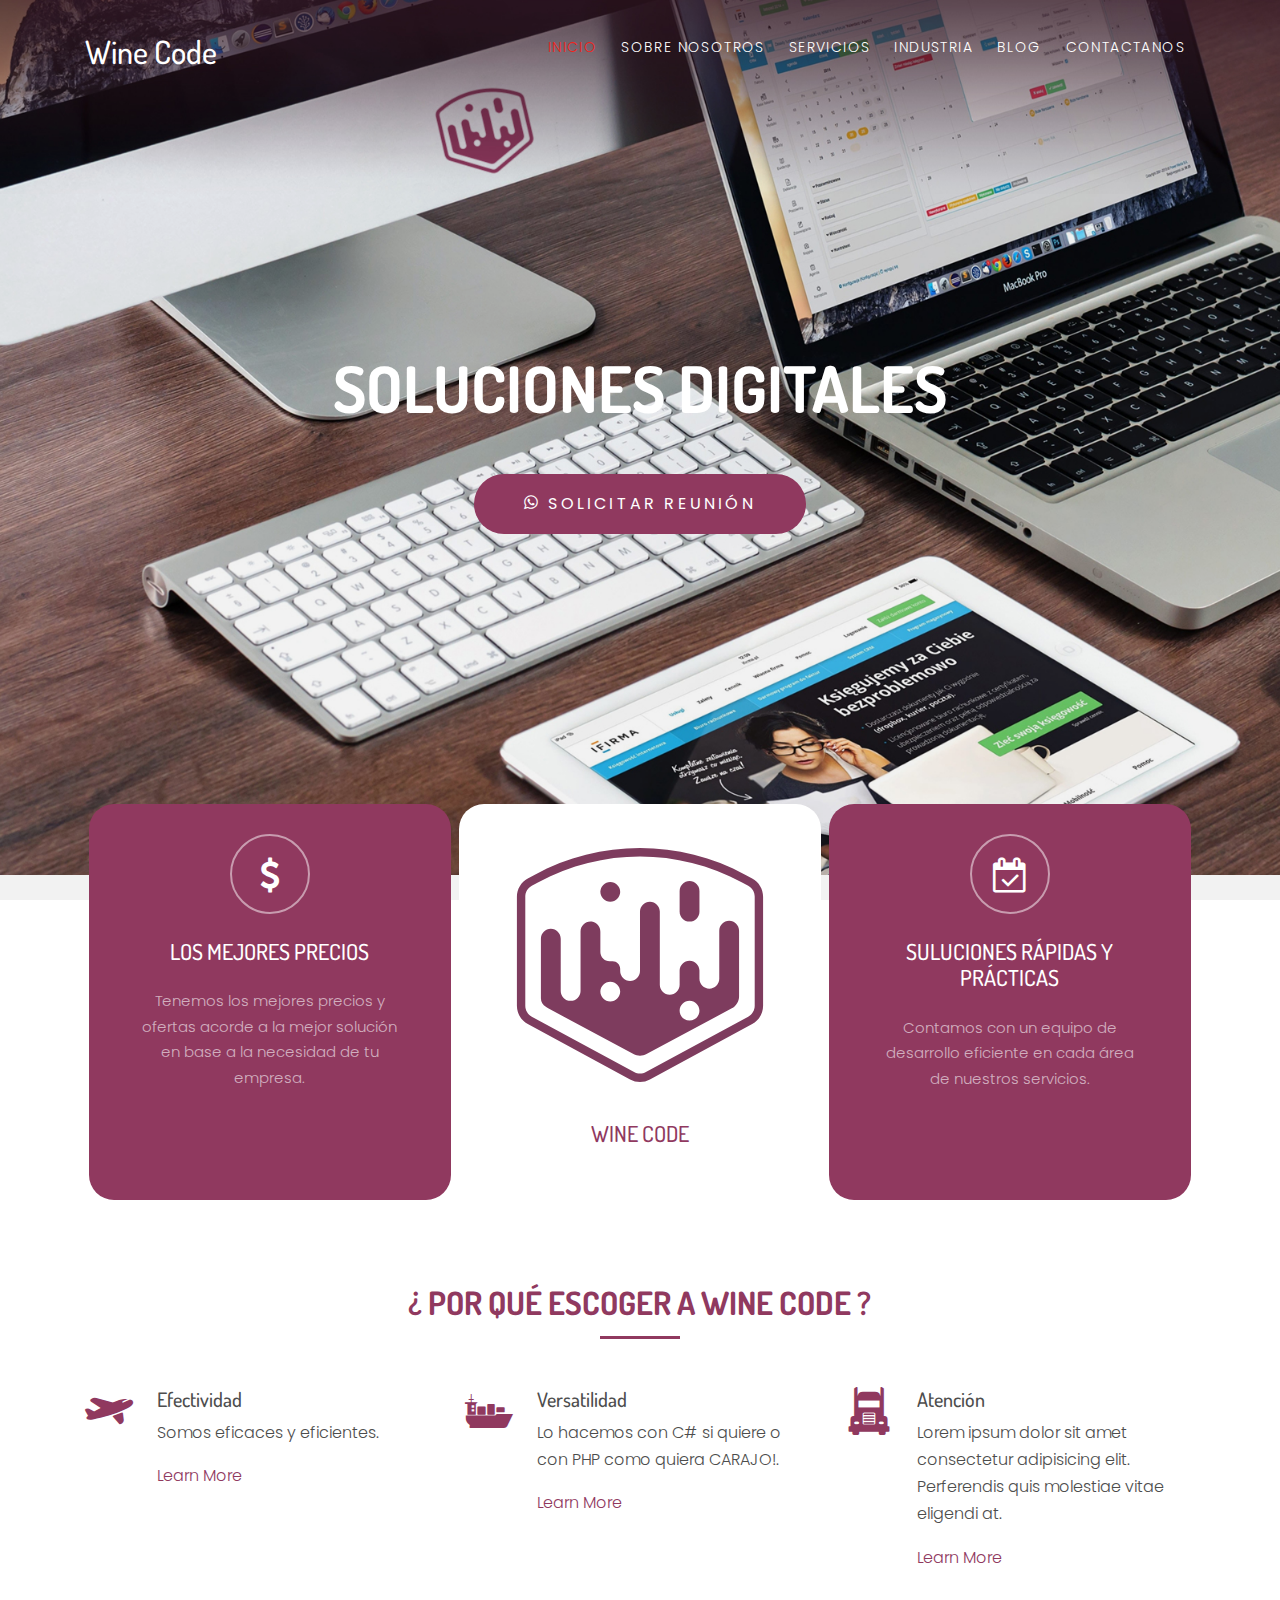
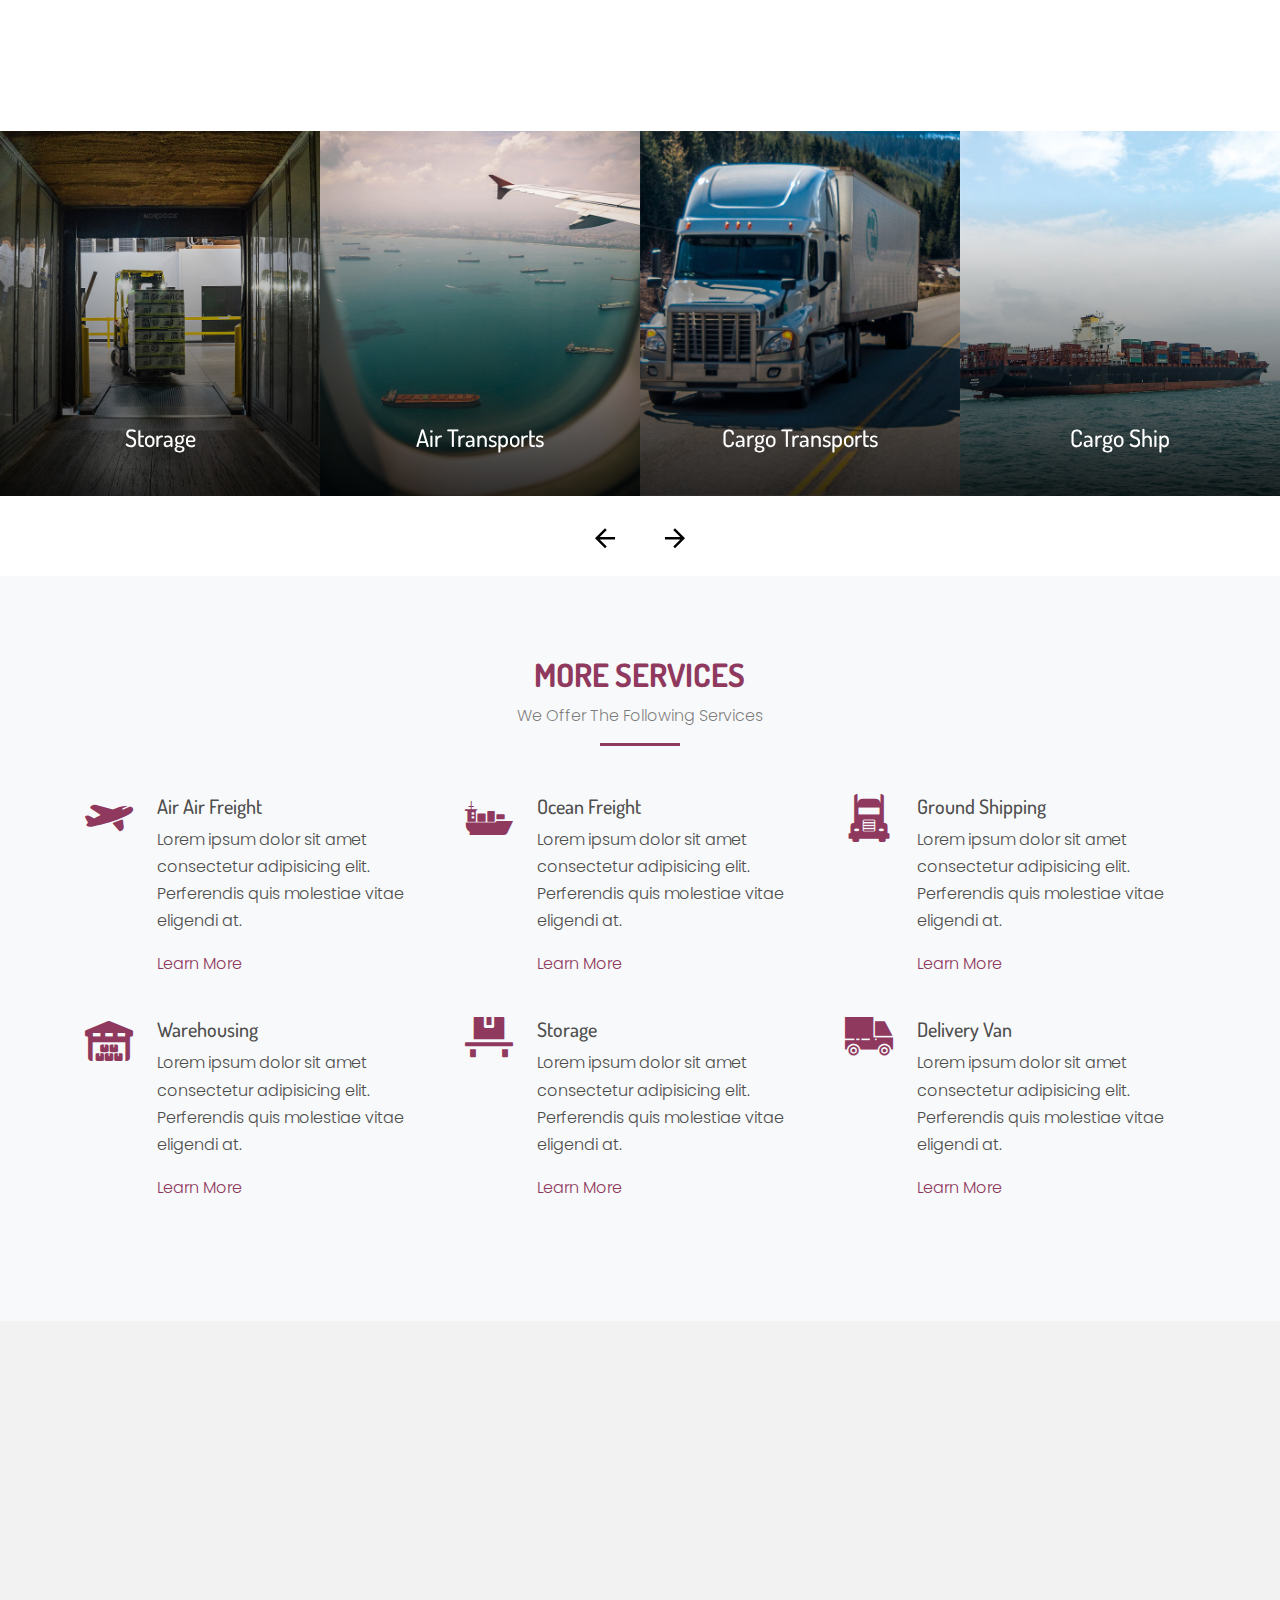
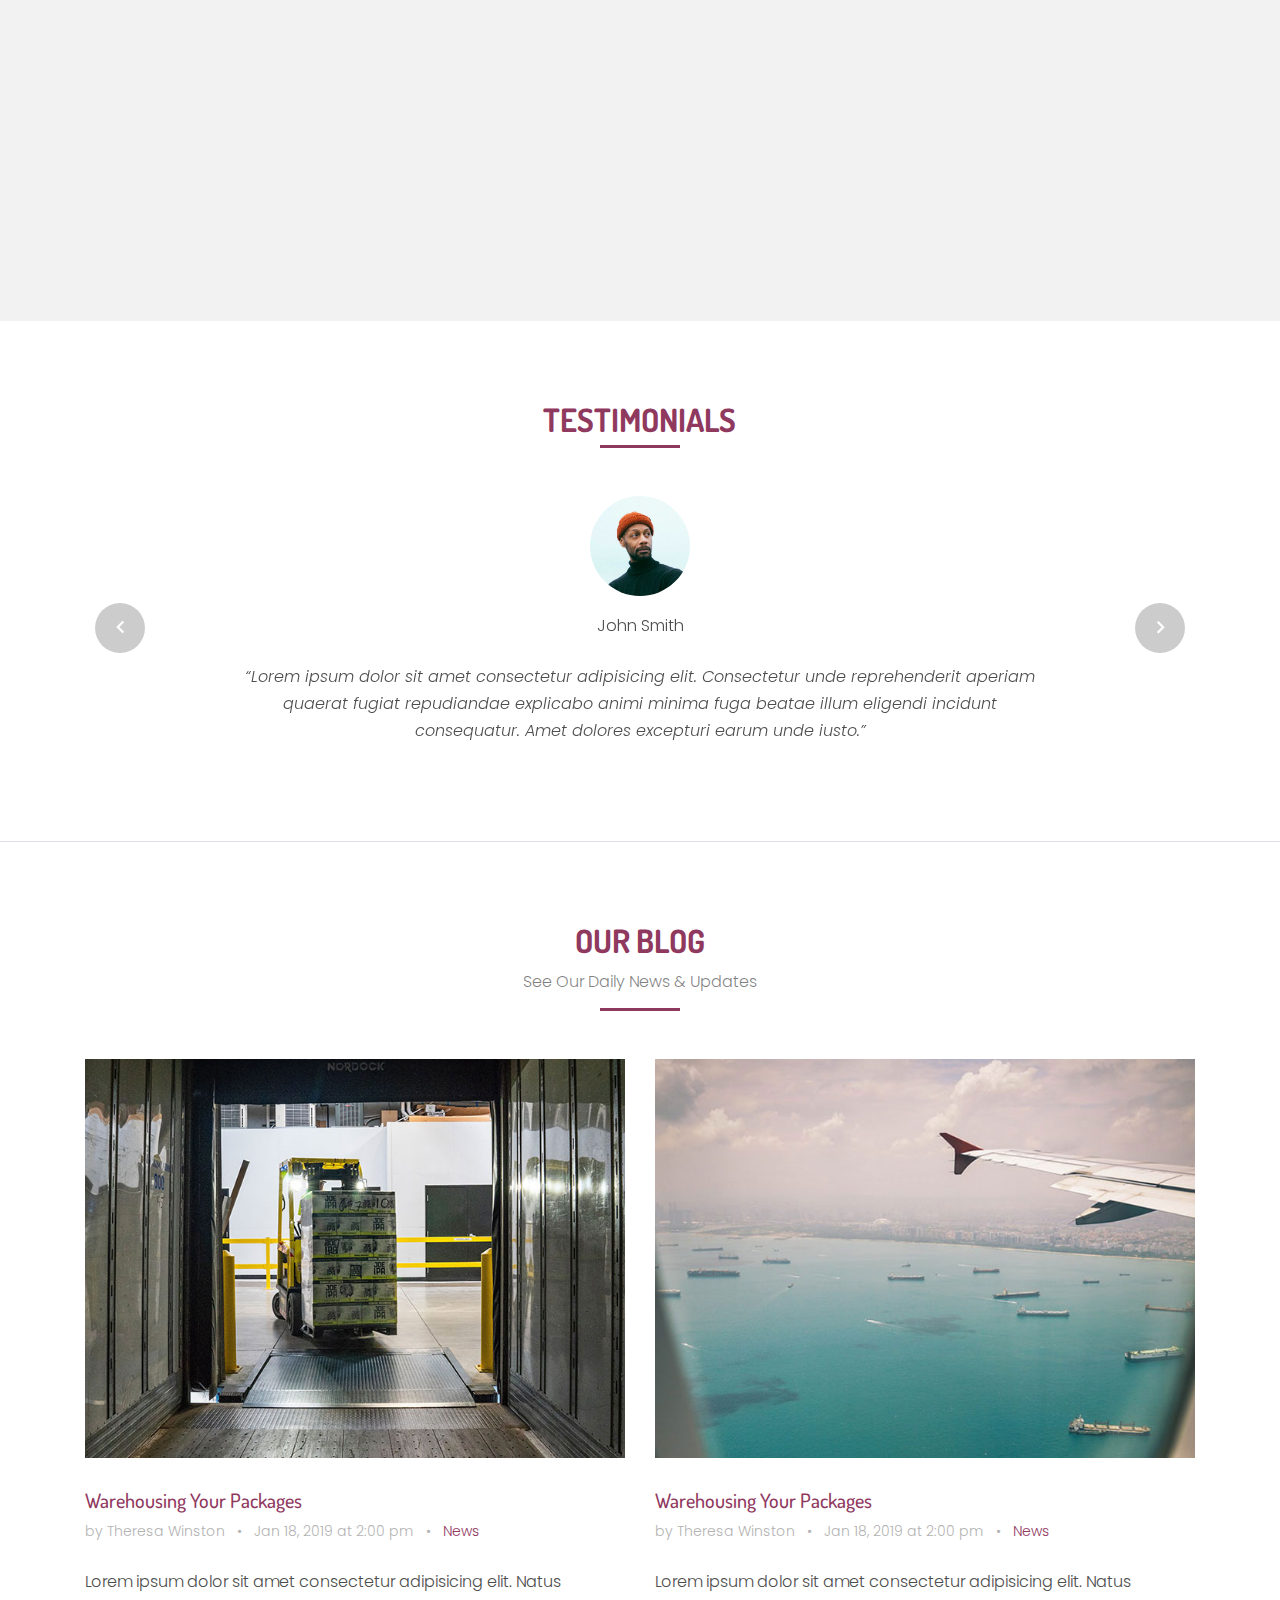
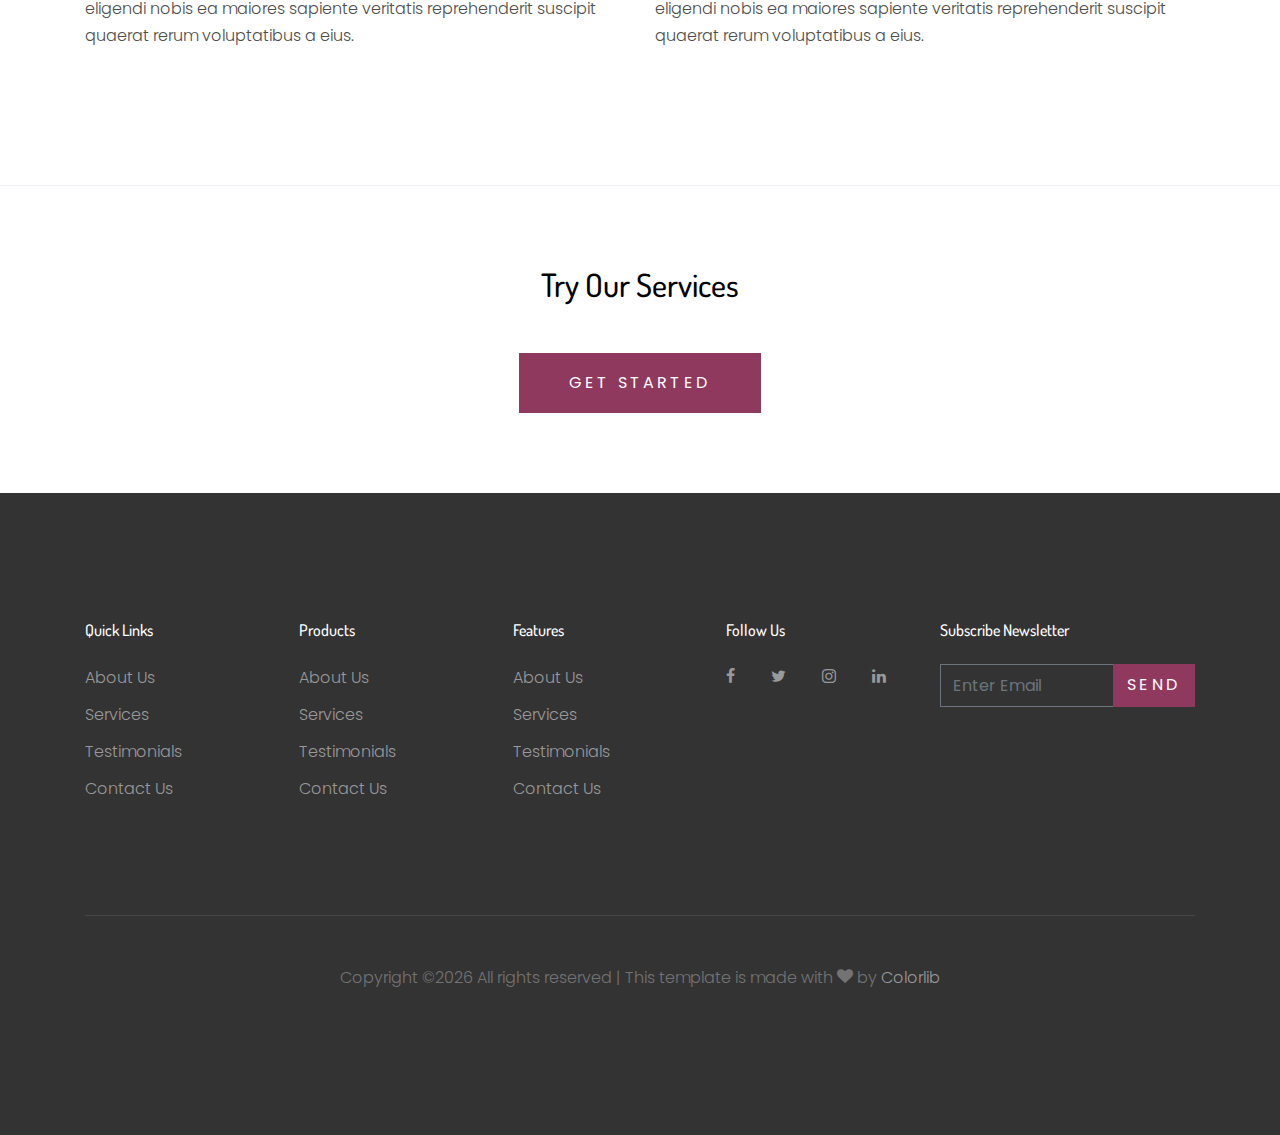
==== index.html @ 5f864ab4 "creation" ====
<!DOCTYPE html>
<html lang="es">

<head>
  <title>Wine Code</title>
  <meta charset="utf-8">
  <meta name="viewport" content="width=device-width, initial-scale=1, shrink-to-fit=no">

  <!--Font-->
  <link href="https://fonts.googleapis.com/css?family=Dosis" rel="stylesheet">


  <link rel="stylesheet"
    href="https://fonts.googleapis.com/css?family=Poppins:200,300,400,700,900|Display+Playfair:200,300,400,700">
  <link rel="stylesheet" href="fonts/icomoon/style.css">

  <link rel="stylesheet" href="css/bootstrap/bootstrap.css">
  <link rel="stylesheet" href="css/magnific-popup.css">
  <link rel="stylesheet" href="css/jquery-ui.css">
  <link rel="stylesheet" href="css/owl.carousel.min.css">
  <link rel="stylesheet" href="css/owl.theme.default.min.css">

  <link rel="stylesheet" href="css/bootstrap-datepicker.css">

  <link rel="stylesheet" href="fonts/flaticon/font/flaticon.css">



  <link rel="stylesheet" href="css/aos.css">
  <link rel="stylesheet" href="css/style.css">

</head>

<body>

  <div class="site-wrap">

    <div class="site-mobile-menu">
      <div class="site-mobile-menu-header">
        <div class="site-mobile-menu-close mt-3">
          <span class="icon-close2 js-menu-toggle"></span>
        </div>
      </div>
      <div class="site-mobile-menu-body"></div>
    </div>

    <header class="site-navbar py-3" role="banner">

      <div class="container">
        <div class="row align-items-center">

          <div class="col-11 col-xl-2">
            <h1 class="mb-0"><a href="index.html" class="text-white h2 mb-0">Wine Code</a></h1>
          </div>
          <div class="col-12 col-md-10 d-none d-xl-block">
            <nav class="site-navigation position-relative text-right" role="navigation">

              <ul class="site-menu js-clone-nav mx-auto d-none d-lg-block">
                <li class="active"><a href="index.html">Inicio</a></li>
                <li><a href="about.html">Sobre Nosotros</a></li>
                <li><a href="services.html">Servicios</a></li>
                <li><a href="industries.html">Industria</a></li>
                <li><a href="blog.html">Blog</a></li>
                <li><a href="contact.html">Contactanos</a></li>
              </ul>
            </nav>
          </div>


          <div class="d-inline-block d-xl-none ml-md-0 mr-auto py-3" style="position: relative; top: 3px;"><a href="#"
              class="site-menu-toggle js-menu-toggle text-white"><span class="icon-menu h3"></span></a></div>

        </div>

      </div>
  </div>

  </header>



  <div class="site-blocks-cover overlay" style="background-image: url(images/hero_bg_1.jpg);" data-aos="fade"
    data-stellar-background-ratio="0.5">
    <div class="container">
      <div class="row align-items-center justify-content-center text-center">

        <div class="col-md-8" data-aos="fade-up" data-aos-delay="400">


          <h1 class="text-white font-weight-light mb-5 text-uppercase font-weight-bold">Soluciones Digitales</h1>
          <p><a href="#" class="btn amk-around-1 btn-primary py-3 px-5 text-white"><span class="icon-whatsapp"></span>
              Solicitar Reunión</a></p>

        </div>
      </div>
    </div>
  </div>

  <div class="container">
    <div class="row align-items-center no-gutters align-items-stretch overlap-section">
      <div class="col-md-4 p-1">
        <div class="feature-1 pricing h-100 text-center amk-around-2">
          <div class="icon">
            <span class="icon-dollar"></span>
          </div>
          <h2 class="my-4 heading">Los mejores precios</h2>
          <p>
            Tenemos los mejores precios y ofertas acorde a la mejor solución en base a la necesidad de tu empresa.
          </p>
        </div>
      </div>
      <div class="col-md-4 p-1">
          <div class="feature-1 h-100 text-center bg-white amk-around-2">
            <img src="images/WeinCode.svg" class="responsive" alt="">
            <h4 class="my-4 heading text-primary">Wine Code</h4>
          </div>
        </div>
      <div class="col-md-4 p-1">
        <div class="feature-1 pricing h-100 text-center amk-around-2">
          <div class="icon">
            <span class="icon-calendar-check-o"></span>
          </div>
          <h2 class="my-4 heading">Suluciones Rápidas y Prácticas</h2>
          <p>Contamos con un equipo de desarrollo eficiente en cada área de nuestros servicios.
          </p>
        </div>
      </div>
    </div>
  </div>

  <div class="site-section">
    <div class="container">
      <div class="row justify-content-center mb-5">
        <div class="col-md-7 text-center border-primary">
          <h2 class="mb-0 text-primary">¿ Por qué escoger a Wine Code ?</h2>
          <p class="color-black-opacity-5"></p>
        </div>
      </div>
      <div class="row align-items-stretch">
        <div class="col-md-6 col-lg-4 mb-4 mb-lg-0">
          <div class="unit-4 d-flex">
            <div class="unit-4-icon mr-4"><span class="text-primary flaticon-travel"></span></div>
            <div>
              <h3>Efectividad</h3>
              <p>Somos eficaces y eficientes.
              </p>
              <p class="mb-0"><a href="#">Learn More</a></p>
            </div>
          </div>
        </div>
        <div class="col-md-6 col-lg-4 mb-4 mb-lg-0">
          <div class="unit-4 d-flex">
            <div class="unit-4-icon mr-4"><span class="text-primary flaticon-sea-ship-with-containers"></span></div>
            <div>
              <h3>Versatilidad</h3>
              <p>Lo hacemos con C# si quiere o con PHP como quiera CARAJO!.
              </p>
              <p class="mb-0"><a href="#">Learn More</a></p>
            </div>
          </div>
        </div>
        <div class="col-md-6 col-lg-4 mb-4 mb-lg-0">
          <div class="unit-4 d-flex">
            <div class="unit-4-icon mr-4"><span class="text-primary flaticon-frontal-truck"></span></div>
            <div>
              <h3>Atención</h3>
              <p>Lorem ipsum dolor sit amet consectetur adipisicing elit. Perferendis quis molestiae vitae eligendi at.
              </p>
              <p class="mb-0"><a href="#">Learn More</a></p>
            </div>
          </div>
        </div>

      </div>
    </div>
  </div>


  <div class="site-section block-13">
    <!-- <div class="container"></div> -->


    <div class="owl-carousel nonloop-block-13">
      <div>
        <a href="#" class="unit-1 text-center">
          <img src="images/img_1.jpg" alt="Image" class="img-fluid">
          <div class="unit-1-text">
            <h3 class="unit-1-heading">Storage</h3>
            <p class="px-5">Lorem ipsum dolor sit amet consectetur adipisicing elit. Eos tempore ullam minus voluptate
              libero.</p>
          </div>
        </a>
      </div>

      <div>
        <a href="#" class="unit-1 text-center">
          <img src="images/img_2.jpg" alt="Image" class="img-fluid">
          <div class="unit-1-text">
            <h3 class="unit-1-heading">Air Transports</h3>
            <p class="px-5">Lorem ipsum dolor sit amet consectetur adipisicing elit. Eos tempore ullam minus voluptate
              libero.</p>
          </div>
        </a>
      </div>

      <div>
        <a href="#" class="unit-1 text-center">
          <img src="images/img_3.jpg" alt="Image" class="img-fluid">
          <div class="unit-1-text">
            <h3 class="unit-1-heading">Cargo Transports</h3>
            <p class="px-5">Lorem ipsum dolor sit amet consectetur adipisicing elit. Eos tempore ullam minus voluptate
              libero.</p>
          </div>
        </a>
      </div>

      <div>
        <a href="#" class="unit-1 text-center">
          <img src="images/img_4.jpg" alt="Image" class="img-fluid">
          <div class="unit-1-text">
            <h3 class="unit-1-heading">Cargo Ship</h3>
            <p class="px-5">Lorem ipsum dolor sit amet consectetur adipisicing elit. Eos tempore ullam minus voluptate
              libero.</p>
          </div>
        </a>
      </div>

      <div>
        <a href="#" class="unit-1 text-center">
          <img src="images/img_5.jpg" alt="Image" class="img-fluid">
          <div class="unit-1-text">
            <h3 class="unit-1-heading">Ware Housing</h3>
            <p class="px-5">Lorem ipsum dolor sit amet consectetur adipisicing elit. Eos tempore ullam minus voluptate
              libero.</p>
          </div>
        </a>
      </div>


    </div>
  </div>




  <div class="site-section bg-light">
    <div class="container">
      <div class="row justify-content-center mb-5">
        <div class="col-md-7 text-center border-primary">
          <h2 class="font-weight-light text-primary">More Services</h2>
          <p class="color-black-opacity-5">We Offer The Following Services</p>
        </div>
      </div>
      <div class="row align-items-stretch">
        <div class="col-md-6 col-lg-4 mb-4 mb-lg-4">
          <div class="unit-4 d-flex">
            <div class="unit-4-icon mr-4"><span class="text-primary flaticon-travel"></span></div>
            <div>
              <h3>Air Air Freight</h3>
              <p>Lorem ipsum dolor sit amet consectetur adipisicing elit. Perferendis quis molestiae vitae eligendi at.
              </p>
              <p><a href="#">Learn More</a></p>
            </div>
          </div>
        </div>
        <div class="col-md-6 col-lg-4 mb-4 mb-lg-4">
          <div class="unit-4 d-flex">
            <div class="unit-4-icon mr-4"><span class="text-primary flaticon-sea-ship-with-containers"></span></div>
            <div>
              <h3>Ocean Freight</h3>
              <p>Lorem ipsum dolor sit amet consectetur adipisicing elit. Perferendis quis molestiae vitae eligendi at.
              </p>
              <p><a href="#">Learn More</a></p>
            </div>
          </div>
        </div>
        <div class="col-md-6 col-lg-4 mb-4 mb-lg-4">
          <div class="unit-4 d-flex">
            <div class="unit-4-icon mr-4"><span class="text-primary flaticon-frontal-truck"></span></div>
            <div>
              <h3>Ground Shipping</h3>
              <p>Lorem ipsum dolor sit amet consectetur adipisicing elit. Perferendis quis molestiae vitae eligendi at.
              </p>
              <p><a href="#">Learn More</a></p>
            </div>
          </div>
        </div>


        <div class="col-md-6 col-lg-4 mb-4 mb-lg-4">
          <div class="unit-4 d-flex">
            <div class="unit-4-icon mr-4"><span class="text-primary flaticon-barn"></span></div>
            <div>
              <h3>Warehousing</h3>
              <p>Lorem ipsum dolor sit amet consectetur adipisicing elit. Perferendis quis molestiae vitae eligendi at.
              </p>
              <p><a href="#">Learn More</a></p>
            </div>
          </div>
        </div>
        <div class="col-md-6 col-lg-4 mb-4 mb-lg-4">
          <div class="unit-4 d-flex">
            <div class="unit-4-icon mr-4"><span class="text-primary flaticon-platform"></span></div>
            <div>
              <h3>Storage</h3>
              <p>Lorem ipsum dolor sit amet consectetur adipisicing elit. Perferendis quis molestiae vitae eligendi at.
              </p>
              <p><a href="#">Learn More</a></p>
            </div>
          </div>
        </div>
        <div class="col-md-6 col-lg-4 mb-4 mb-lg-4">
          <div class="unit-4 d-flex">
            <div class="unit-4-icon mr-4"><span class="text-primary flaticon-car"></span></div>
            <div>
              <h3>Delivery Van</h3>
              <p>Lorem ipsum dolor sit amet consectetur adipisicing elit. Perferendis quis molestiae vitae eligendi at.
              </p>
              <p><a href="#">Learn More</a></p>
            </div>
          </div>
        </div>

      </div>
    </div>
  </div>

  <div class="site-blocks-cover overlay inner-page-cover"
    style="background-image: url(images/hero_bg_2.jpg); background-attachment: fixed;">
    <div class="container">
      <div class="row align-items-center justify-content-center text-center">

        <div class="col-md-7" data-aos="fade-up" data-aos-delay="400">
          <a href="https://vimeo.com/channels/staffpicks/93951774"
            class="play-single-big mb-4 d-inline-block popup-vimeo"><span class="icon-play"></span></a>
          <h2 class="text-white font-weight-light mb-5 h1">View Our Services By Watching This Short Video</h2>

        </div>
      </div>
    </div>
  </div>

  <div class="site-section border-bottom">
    <div class="container">

      <div class="row justify-content-center mb-5">
        <div class="col-md-7 text-center border-primary">
          <h2 class="font-weight-light text-primary">Testimonials</h2>
        </div>
      </div>

      <div class="slide-one-item home-slider owl-carousel">
        <div>
          <div class="testimonial">
            <figure class="mb-4">
              <img src="images/person_3.jpg" alt="Image" class="img-fluid mb-3">
              <p>John Smith</p>
            </figure>
            <blockquote>
              <p>&ldquo;Lorem ipsum dolor sit amet consectetur adipisicing elit. Consectetur unde reprehenderit aperiam
                quaerat fugiat repudiandae explicabo animi minima fuga beatae illum eligendi incidunt consequatur. Amet
                dolores excepturi earum unde iusto.&rdquo;</p>
            </blockquote>
          </div>
        </div>
        <div>
          <div class="testimonial">
            <figure class="mb-4">
              <img src="images/person_2.jpg" alt="Image" class="img-fluid mb-3">
              <p>Christine Aguilar</p>
            </figure>
            <blockquote>
              <p>&ldquo;Lorem ipsum dolor sit amet consectetur adipisicing elit. Consectetur unde reprehenderit aperiam
                quaerat fugiat repudiandae explicabo animi minima fuga beatae illum eligendi incidunt consequatur. Amet
                dolores excepturi earum unde iusto.&rdquo;</p>
            </blockquote>
          </div>
        </div>

        <div>
          <div class="testimonial">
            <figure class="mb-4">
              <img src="images/person_4.jpg" alt="Image" class="img-fluid mb-3">
              <p>Robert Spears</p>
            </figure>
            <blockquote>
              <p>&ldquo;Lorem ipsum dolor sit amet consectetur adipisicing elit. Consectetur unde reprehenderit aperiam
                quaerat fugiat repudiandae explicabo animi minima fuga beatae illum eligendi incidunt consequatur. Amet
                dolores excepturi earum unde iusto.&rdquo;</p>
            </blockquote>
          </div>
        </div>

        <div>
          <div class="testimonial">
            <figure class="mb-4">
              <img src="images/person_5.jpg" alt="Image" class="img-fluid mb-3">
              <p>Bruce Rogers</p>
            </figure>
            <blockquote>
              <p>&ldquo;Lorem ipsum dolor sit amet consectetur adipisicing elit. Consectetur unde reprehenderit aperiam
                quaerat fugiat repudiandae explicabo animi minima fuga beatae illum eligendi incidunt consequatur. Amet
                dolores excepturi earum unde iusto.&rdquo;</p>
            </blockquote>
          </div>
        </div>

      </div>
    </div>
  </div>

  <div class="site-section">
    <div class="container">
      <div class="row justify-content-center mb-5">
        <div class="col-md-7 text-center border-primary">
          <h2 class="font-weight-light text-primary">Our Blog</h2>
          <p class="color-black-opacity-5">See Our Daily News &amp; Updates</p>
        </div>
      </div>
      <div class="row mb-3 align-items-stretch">
        <div class="col-md-6 col-lg-6 mb-4 mb-lg-4">
          <div class="h-entry">
            <img src="images/blog_1.jpg" alt="Image" class="img-fluid">
            <h2 class="font-size-regular"><a href="#">Warehousing Your Packages</a></h2>
            <div class="meta mb-4">by Theresa Winston <span class="mx-2">&bullet;</span> Jan 18, 2019 at 2:00 pm <span
                class="mx-2">&bullet;</span> <a href="#">News</a></div>
            <p>Lorem ipsum dolor sit amet consectetur adipisicing elit. Natus eligendi nobis ea maiores sapiente
              veritatis reprehenderit suscipit quaerat rerum voluptatibus a eius.</p>
          </div>
        </div>
        <div class="col-md-6 col-lg-6 mb-4 mb-lg-4">
          <div class="h-entry">
            <img src="images/blog_2.jpg" alt="Image" class="img-fluid">
            <h2 class="font-size-regular"><a href="#">Warehousing Your Packages</a></h2>
            <div class="meta mb-4">by Theresa Winston <span class="mx-2">&bullet;</span> Jan 18, 2019 at 2:00 pm <span
                class="mx-2">&bullet;</span> <a href="#">News</a></div>
            <p>Lorem ipsum dolor sit amet consectetur adipisicing elit. Natus eligendi nobis ea maiores sapiente
              veritatis reprehenderit suscipit quaerat rerum voluptatibus a eius.</p>
          </div>
        </div>
      </div>
    </div>
  </div>

  <div class="site-section border-top">
    <div class="container">
      <div class="row text-center">
        <div class="col-md-12">
          <h2 class="mb-5 text-black">Try Our Services</h2>
          <p class="mb-0"><a href="booking.html" class="btn btn-primary py-3 px-5 text-white">Get Started</a></p>
        </div>
      </div>
    </div>
  </div>

  <footer class="site-footer">
    <div class="container">
      <div class="row">
        <div class="col-md-9">
          <div class="row">
            <div class="col-md-3">
              <h2 class="footer-heading mb-4">Quick Links</h2>
              <ul class="list-unstyled">
                <li><a href="#">About Us</a></li>
                <li><a href="#">Services</a></li>
                <li><a href="#">Testimonials</a></li>
                <li><a href="#">Contact Us</a></li>
              </ul>
            </div>
            <div class="col-md-3">
              <h2 class="footer-heading mb-4">Products</h2>
              <ul class="list-unstyled">
                <li><a href="#">About Us</a></li>
                <li><a href="#">Services</a></li>
                <li><a href="#">Testimonials</a></li>
                <li><a href="#">Contact Us</a></li>
              </ul>
            </div>
            <div class="col-md-3">
              <h2 class="footer-heading mb-4">Features</h2>
              <ul class="list-unstyled">
                <li><a href="#">About Us</a></li>
                <li><a href="#">Services</a></li>
                <li><a href="#">Testimonials</a></li>
                <li><a href="#">Contact Us</a></li>
              </ul>
            </div>
            <div class="col-md-3">
              <h2 class="footer-heading mb-4">Follow Us</h2>
              <a href="#" class="pl-0 pr-3"><span class="icon-facebook"></span></a>
              <a href="#" class="pl-3 pr-3"><span class="icon-twitter"></span></a>
              <a href="#" class="pl-3 pr-3"><span class="icon-instagram"></span></a>
              <a href="#" class="pl-3 pr-3"><span class="icon-linkedin"></span></a>
            </div>
          </div>
        </div>
        <div class="col-md-3">
          <h2 class="footer-heading mb-4">Subscribe Newsletter</h2>
          <form action="#" method="post">
            <div class="input-group mb-3">
              <input type="text" class="form-control border-secondary text-white bg-transparent"
                placeholder="Enter Email" aria-label="Enter Email" aria-describedby="button-addon2">
              <div class="input-group-append">
                <button class="btn btn-primary text-white" type="button" id="button-addon2">Send</button>
              </div>
            </div>
          </form>
        </div>
      </div>
      <div class="row pt-5 mt-5 text-center">
        <div class="col-md-12">
          <div class="border-top pt-5">
            <p>
              <!-- Link back to Colorlib can't be removed. Template is licensed under CC BY 3.0. -->
              Copyright &copy;<script>
                document.write(new Date().getFullYear());
              </script> All rights reserved | This template is made with <i class="icon-heart" aria-hidden="true"></i>
              by <a href="https://colorlib.com" target="_blank">Colorlib</a>
              <!-- Link back to Colorlib can't be removed. Template is licensed under CC BY 3.0. -->
            </p>
          </div>
        </div>

      </div>
    </div>
  </footer>
  </div>

  <script src="js/jquery-3.3.1.min.js"></script>
  <script src="js/jquery-migrate-3.0.1.min.js"></script>
  <script src="js/jquery-ui.js"></script>
  <script src="js/popper.min.js"></script>
  <script src="js/bootstrap.min.js"></script>
  <script src="js/owl.carousel.min.js"></script>
  <script src="js/jquery.stellar.min.js"></script>
  <script src="js/jquery.countdown.min.js"></script>
  <script src="js/jquery.magnific-popup.min.js"></script>
  <script src="js/bootstrap-datepicker.min.js"></script>
  <script src="js/aos.js"></script>

  <script src="js/main.js"></script>

</body>

</html>
---- fonts/icomoon/style.css ----
@font-face {
  font-family: 'icomoon';
  src:  url('fonts/icomoon.eot?10si43');
  src:  url('fonts/icomoon.eot?10si43#iefix') format('embedded-opentype'),
    url('fonts/icomoon.ttf?10si43') format('truetype'),
    url('fonts/icomoon.woff?10si43') format('woff'),
    url('fonts/icomoon.svg?10si43#icomoon') format('svg');
  font-weight: normal;
  font-style: normal;
}

[class^="icon-"], [class*=" icon-"] {
  /* use !important to prevent issues with browser extensions that change fonts */
  font-family: 'icomoon' !important;
  speak: none;
  font-style: normal;
  font-weight: normal;
  font-variant: normal;
  text-transform: none;
  line-height: 1;

  /* Better Font Rendering =========== */
  -webkit-font-smoothing: antialiased;
  -moz-osx-font-smoothing: grayscale;
}

.icon-asterisk:before {
  content: "\f069";
}
.icon-plus:before {
  content: "\f067";
}
.icon-question:before {
  content: "\f128";
}
.icon-minus:before {
  content: "\f068";
}
.icon-glass:before {
  content: "\f000";
}
.icon-music:before {
  content: "\f001";
}
.icon-search:before {
  content: "\f002";
}
.icon-envelope-o:before {
  content: "\f003";
}
.icon-heart:before {
  content: "\f004";
}
.icon-star:before {
  content: "\f005";
}
.icon-star-o:before {
  content: "\f006";
}
.icon-user:before {
  content: "\f007";
}
.icon-film:before {
  content: "\f008";
}
.icon-th-large:before {
  content: "\f009";
}
.icon-th:before {
  content: "\f00a";
}
.icon-th-list:before {
  content: "\f00b";
}
.icon-check:before {
  content: "\f00c";
}
.icon-close:before {
  content: "\f00d";
}
.icon-remove:before {
  content: "\f00d";
}
.icon-times:before {
  content: "\f00d";
}
.icon-search-plus:before {
  content: "\f00e";
}
.icon-search-minus:before {
  content: "\f010";
}
.icon-power-off:before {
  content: "\f011";
}
.icon-signal:before {
  content: "\f012";
}
.icon-cog:before {
  content: "\f013";
}
.icon-gear:before {
  content: "\f013";
}
.icon-trash-o:before {
  content: "\f014";
}
.icon-home:before {
  content: "\f015";
}
.icon-file-o:before {
  content: "\f016";
}
.icon-clock-o:before {
  content: "\f017";
}
.icon-road:before {
  content: "\f018";
}
.icon-download:before {
  content: "\f019";
}
.icon-arrow-circle-o-down:before {
  content: "\f01a";
}
.icon-arrow-circle-o-up:before {
  content: "\f01b";
}
.icon-inbox:before {
  content: "\f01c";
}
.icon-play-circle-o:before {
  content: "\f01d";
}
.icon-repeat:before {
  content: "\f01e";
}
.icon-rotate-right:before {
  content: "\f01e";
}
.icon-refresh:before {
  content: "\f021";
}
.icon-list-alt:before {
  content: "\f022";
}
.icon-lock:before {
  content: "\f023";
}
.icon-flag:before {
  content: "\f024";
}
.icon-headphones:before {
  content: "\f025";
}
.icon-volume-off:before {
  content: "\f026";
}
.icon-volume-down:before {
  content: "\f027";
}
.icon-volume-up:before {
  content: "\f028";
}
.icon-qrcode:before {
  content: "\f029";
}
.icon-barcode:before {
  content: "\f02a";
}
.icon-tag:before {
  content: "\f02b";
}
.icon-tags:before {
  content: "\f02c";
}
.icon-book:before {
  content: "\f02d";
}
.icon-bookmark:before {
  content: "\f02e";
}
.icon-print:before {
  content: "\f02f";
}
.icon-camera:before {
  content: "\f030";
}
.icon-font:before {
  content: "\f031";
}
.icon-bold:before {
  content: "\f032";
}
.icon-italic:before {
  content: "\f033";
}
.icon-text-height:before {
  content: "\f034";
}
.icon-text-width:before {
  content: "\f035";
}
.icon-align-left:before {
  content: "\f036";
}
.icon-align-center:before {
  content: "\f037";
}
.icon-align-right:before {
  content: "\f038";
}
.icon-align-justify:before {
  content: "\f039";
}
.icon-list:before {
  content: "\f03a";
}
.icon-dedent:before {
  content: "\f03b";
}
.icon-outdent:before {
  content: "\f03b";
}
.icon-indent:before {
  content: "\f03c";
}
.icon-video-camera:before {
  content: "\f03d";
}
.icon-image:before {
  content: "\f03e";
}
.icon-photo:before {
  content: "\f03e";
}
.icon-picture-o:before {
  content: "\f03e";
}
.icon-pencil:before {
  content: "\f040";
}
.icon-map-marker:before {
  content: "\f041";
}
.icon-adjust:before {
  content: "\f042";
}
.icon-tint:before {
  content: "\f043";
}
.icon-edit:before {
  content: "\f044";
}
.icon-pencil-square-o:before {
  content: "\f044";
}
.icon-share-square-o:before {
  content: "\f045";
}
.icon-check-square-o:before {
  content: "\f046";
}
.icon-arrows:before {
  content: "\f047";
}
.icon-step-backward:before {
  content: "\f048";
}
.icon-fast-backward:before {
  content: "\f049";
}
.icon-backward:before {
  content: "\f04a";
}
.icon-play:before {
  content: "\f04b";
}
.icon-pause:before {
  content: "\f04c";
}
.icon-stop:before {
  content: "\f04d";
}
.icon-forward:before {
  content: "\f04e";
}
.icon-fast-forward:before {
  content: "\f050";
}
.icon-step-forward:before {
  content: "\f051";
}
.icon-eject:before {
  content: "\f052";
}
.icon-chevron-left:before {
  content: "\f053";
}
.icon-chevron-right:before {
  content: "\f054";
}
.icon-plus-circle:before {
  content: "\f055";
}
.icon-minus-circle:before {
  content: "\f056";
}
.icon-times-circle:before {
  content: "\f057";
}
.icon-check-circle:before {
  content: "\f058";
}
.icon-question-circle:before {
  content: "\f059";
}
.icon-info-circle:before {
  content: "\f05a";
}
.icon-crosshairs:before {
  content: "\f05b";
}
.icon-times-circle-o:before {
  content: "\f05c";
}
.icon-check-circle-o:before {
  content: "\f05d";
}
.icon-ban:before {
  content: "\f05e";
}
.icon-arrow-left:before {
  content: "\f060";
}
.icon-arrow-right:before {
  content: "\f061";
}
.icon-arrow-up:before {
  content: "\f062";
}
.icon-arrow-down:before {
  content: "\f063";
}
.icon-mail-forward:before {
  content: "\f064";
}
.icon-share:before {
  content: "\f064";
}
.icon-expand:before {
  content: "\f065";
}
.icon-compress:before {
  content: "\f066";
}
.icon-exclamation-circle:before {
  content: "\f06a";
}
.icon-gift:before {
  content: "\f06b";
}
.icon-leaf:before {
  content: "\f06c";
}
.icon-fire:before {
  content: "\f06d";
}
.icon-eye:before {
  content: "\f06e";
}
.icon-eye-slash:before {
  content: "\f070";
}
.icon-exclamation-triangle:before {
  content: "\f071";
}
.icon-warning:before {
  content: "\f071";
}
.icon-plane:before {
  content: "\f072";
}
.icon-calendar:before {
  content: "\f073";
}
.icon-random:before {
  content: "\f074";
}
.icon-comment:before {
  content: "\f075";
}
.icon-magnet:before {
  content: "\f076";
}
.icon-chevron-up:before {
  content: "\f077";
}
.icon-chevron-down:before {
  content: "\f078";
}
.icon-retweet:before {
  content: "\f079";
}
.icon-shopping-cart:before {
  content: "\f07a";
}
.icon-folder:before {
  content: "\f07b";
}
.icon-folder-open:before {
  content: "\f07c";
}
.icon-arrows-v:before {
  content: "\f07d";
}
.icon-arrows-h:before {
  content: "\f07e";
}
.icon-bar-chart:before {
  content: "\f080";
}
.icon-bar-chart-o:before {
  content: "\f080";
}
.icon-twitter-square:before {
  content: "\f081";
}
.icon-facebook-square:before {
  content: "\f082";
}
.icon-camera-retro:before {
  content: "\f083";
}
.icon-key:before {
  content: "\f084";
}
.icon-cogs:before {
  content: "\f085";
}
.icon-gears:before {
  content: "\f085";
}
.icon-comments:before {
  content: "\f086";
}
.icon-thumbs-o-up:before {
  content: "\f087";
}
.icon-thumbs-o-down:before {
  content: "\f088";
}
.icon-star-half:before {
  content: "\f089";
}
.icon-heart-o:before {
  content: "\f08a";
}
.icon-sign-out:before {
  content: "\f08b";
}
.icon-linkedin-square:before {
  content: "\f08c";
}
.icon-thumb-tack:before {
  content: "\f08d";
}
.icon-external-link:before {
  content: "\f08e";
}
.icon-sign-in:before {
  content: "\f090";
}
.icon-trophy:before {
  content: "\f091";
}
.icon-github-square:before {
  content: "\f092";
}
.icon-upload:before {
  content: "\f093";
}
.icon-lemon-o:before {
  content: "\f094";
}
.icon-phone:before {
  content: "\f095";
}
.icon-square-o:before {
  content: "\f096";
}
.icon-bookmark-o:before {
  content: "\f097";
}
.icon-phone-square:before {
  content: "\f098";
}
.icon-twitter:before {
  content: "\f099";
}
.icon-facebook:before {
  content: "\f09a";
}
.icon-facebook-f:before {
  content: "\f09a";
}
.icon-github:before {
  content: "\f09b";
}
.icon-unlock:before {
  content: "\f09c";
}
.icon-credit-card:before {
  content: "\f09d";
}
.icon-feed:before {
  content: "\f09e";
}
.icon-rss:before {
  content: "\f09e";
}
.icon-hdd-o:before {
  content: "\f0a0";
}
.icon-bullhorn:before {
  content: "\f0a1";
}
.icon-bell-o:before {
  content: "\f0a2";
}
.icon-certificate:before {
  content: "\f0a3";
}
.icon-hand-o-right:before {
  content: "\f0a4";
}
.icon-hand-o-left:before {
  content: "\f0a5";
}
.icon-hand-o-up:before {
  content: "\f0a6";
}
.icon-hand-o-down:before {
  content: "\f0a7";
}
.icon-arrow-circle-left:before {
  content: "\f0a8";
}
.icon-arrow-circle-right:before {
  content: "\f0a9";
}
.icon-arrow-circle-up:before {
  content: "\f0aa";
}
.icon-arrow-circle-down:before {
  content: "\f0ab";
}
.icon-globe:before {
  content: "\f0ac";
}
.icon-wrench:before {
  content: "\f0ad";
}
.icon-tasks:before {
  content: "\f0ae";
}
.icon-filter:before {
  content: "\f0b0";
}
.icon-briefcase:before {
  content: "\f0b1";
}
.icon-arrows-alt:before {
  content: "\f0b2";
}
.icon-group:before {
  content: "\f0c0";
}
.icon-users:before {
  content: "\f0c0";
}
.icon-chain:before {
  content: "\f0c1";
}
.icon-link:before {
  content: "\f0c1";
}
.icon-cloud:before {
  content: "\f0c2";
}
.icon-flask:before {
  content: "\f0c3";
}
.icon-cut:before {
  content: "\f0c4";
}
.icon-scissors:before {
  content: "\f0c4";
}
.icon-copy:before {
  content: "\f0c5";
}
.icon-files-o:before {
  content: "\f0c5";
}
.icon-paperclip:before {
  content: "\f0c6";
}
.icon-floppy-o:before {
  content: "\f0c7";
}
.icon-save:before {
  content: "\f0c7";
}
.icon-square:before {
  content: "\f0c8";
}
.icon-bars:before {
  content: "\f0c9";
}
.icon-navicon:before {
  content: "\f0c9";
}
.icon-reorder:before {
  content: "\f0c9";
}
.icon-list-ul:before {
  content: "\f0ca";
}
.icon-list-ol:before {
  content: "\f0cb";
}
.icon-strikethrough:before {
  content: "\f0cc";
}
.icon-underline:before {
  content: "\f0cd";
}
.icon-table:before {
  content: "\f0ce";
}
.icon-magic:before {
  content: "\f0d0";
}
.icon-truck:before {
  content: "\f0d1";
}
.icon-pinterest:before {
  content: "\f0d2";
}
.icon-pinterest-square:before {
  content: "\f0d3";
}
.icon-google-plus-square:before {
  content: "\f0d4";
}
.icon-google-plus:before {
  content: "\f0d5";
}
.icon-money:before {
  content: "\f0d6";
}
.icon-caret-down:before {
  content: "\f0d7";
}
.icon-caret-up:before {
  content: "\f0d8";
}
.icon-caret-left:before {
  content: "\f0d9";
}
.icon-caret-right:before {
  content: "\f0da";
}
.icon-columns:before {
  content: "\f0db";
}
.icon-sort:before {
  content: "\f0dc";
}
.icon-unsorted:before {
  content: "\f0dc";
}
.icon-sort-desc:before {
  content: "\f0dd";
}
.icon-sort-down:before {
  content: "\f0dd";
}
.icon-sort-asc:before {
  content: "\f0de";
}
.icon-sort-up:before {
  content: "\f0de";
}
.icon-envelope:before {
  content: "\f0e0";
}
.icon-linkedin:before {
  content: "\f0e1";
}
.icon-rotate-left:before {
  content: "\f0e2";
}
.icon-undo:before {
  content: "\f0e2";
}
.icon-gavel:before {
  content: "\f0e3";
}
.icon-legal:before {
  content: "\f0e3";
}
.icon-dashboard:before {
  content: "\f0e4";
}
.icon-tachometer:before {
  content: "\f0e4";
}
.icon-comment-o:before {
  content: "\f0e5";
}
.icon-comments-o:before {
  content: "\f0e6";
}
.icon-bolt:before {
  content: "\f0e7";
}
.icon-flash:before {
  content: "\f0e7";
}
.icon-sitemap:before {
  content: "\f0e8";
}
.icon-umbrella:before {
  content: "\f0e9";
}
.icon-clipboard:before {
  content: "\f0ea";
}
.icon-paste:before {
  content: "\f0ea";
}
.icon-lightbulb-o:before {
  content: "\f0eb";
}
.icon-exchange:before {
  content: "\f0ec";
}
.icon-cloud-download:before {
  content: "\f0ed";
}
.icon-cloud-upload:before {
  content: "\f0ee";
}
.icon-user-md:before {
  content: "\f0f0";
}
.icon-stethoscope:before {
  content: "\f0f1";
}
.icon-suitcase:before {
  content: "\f0f2";
}
.icon-bell:before {
  content: "\f0f3";
}
.icon-coffee:before {
  content: "\f0f4";
}
.icon-cutlery:before {
  content: "\f0f5";
}
.icon-file-text-o:before {
  content: "\f0f6";
}
.icon-building-o:before {
  content: "\f0f7";
}
.icon-hospital-o:before {
  content: "\f0f8";
}
.icon-ambulance:before {
  content: "\f0f9";
}
.icon-medkit:before {
  content: "\f0fa";
}
.icon-fighter-jet:before {
  content: "\f0fb";
}
.icon-beer:before {
  content: "\f0fc";
}
.icon-h-square:before {
  content: "\f0fd";
}
.icon-plus-square:before {
  content: "\f0fe";
}
.icon-angle-double-left:before {
  content: "\f100";
}
.icon-angle-double-right:before {
  content: "\f101";
}
.icon-angle-double-up:before {
  content: "\f102";
}
.icon-angle-double-down:before {
  content: "\f103";
}
.icon-angle-left:before {
  content: "\f104";
}
.icon-angle-right:before {
  content: "\f105";
}
.icon-angle-up:before {
  content: "\f106";
}
.icon-angle-down:before {
  content: "\f107";
}
.icon-desktop:before {
  content: "\f108";
}
.icon-laptop:before {
  content: "\f109";
}
.icon-tablet:before {
  content: "\f10a";
}
.icon-mobile:before {
  content: "\f10b";
}
.icon-mobile-phone:before {
  content: "\f10b";
}
.icon-circle-o:before {
  content: "\f10c";
}
.icon-quote-left:before {
  content: "\f10d";
}
.icon-quote-right:before {
  content: "\f10e";
}
.icon-spinner:before {
  content: "\f110";
}
.icon-circle:before {
  content: "\f111";
}
.icon-mail-reply:before {
  content: "\f112";
}
.icon-reply:before {
  content: "\f112";
}
.icon-github-alt:before {
  content: "\f113";
}
.icon-folder-o:before {
  content: "\f114";
}
.icon-folder-open-o:before {
  content: "\f115";
}
.icon-smile-o:before {
  content: "\f118";
}
.icon-frown-o:before {
  content: "\f119";
}
.icon-meh-o:before {
  content: "\f11a";
}
.icon-gamepad:before {
  content: "\f11b";
}
.icon-keyboard-o:before {
  content: "\f11c";
}
.icon-flag-o:before {
  content: "\f11d";
}
.icon-flag-checkered:before {
  content: "\f11e";
}
.icon-terminal:before {
  content: "\f120";
}
.icon-code:before {
  content: "\f121";
}
.icon-mail-reply-all:before {
  content: "\f122";
}
.icon-reply-all:before {
  content: "\f122";
}
.icon-star-half-empty:before {
  content: "\f123";
}
.icon-star-half-full:before {
  content: "\f123";
}
.icon-star-half-o:before {
  content: "\f123";
}
.icon-location-arrow:before {
  content: "\f124";
}
.icon-crop:before {
  content: "\f125";
}
.icon-code-fork:before {
  content: "\f126";
}
.icon-chain-broken:before {
  content: "\f127";
}
.icon-unlink:before {
  content: "\f127";
}
.icon-info:before {
  content: "\f129";
}
.icon-exclamation:before {
  content: "\f12a";
}
.icon-superscript:before {
  content: "\f12b";
}
.icon-subscript:before {
  content: "\f12c";
}
.icon-eraser:before {
  content: "\f12d";
}
.icon-puzzle-piece:before {
  content: "\f12e";
}
.icon-microphone:before {
  content: "\f130";
}
.icon-microphone-slash:before {
  content: "\f131";
}
.icon-shield:before {
  content: "\f132";
}
.icon-calendar-o:before {
  content: "\f133";
}
.icon-fire-extinguisher:before {
  content: "\f134";
}
.icon-rocket:before {
  content: "\f135";
}
.icon-maxcdn:before {
  content: "\f136";
}
.icon-chevron-circle-left:before {
  content: "\f137";
}
.icon-chevron-circle-right:before {
  content: "\f138";
}
.icon-chevron-circle-up:before {
  content: "\f139";
}
.icon-chevron-circle-down:before {
  content: "\f13a";
}
.icon-html5:before {
  content: "\f13b";
}
.icon-css3:before {
  content: "\f13c";
}
.icon-anchor:before {
  content: "\f13d";
}
.icon-unlock-alt:before {
  content: "\f13e";
}
.icon-bullseye:before {
  content: "\f140";
}
.icon-ellipsis-h:before {
  content: "\f141";
}
.icon-ellipsis-v:before {
  content: "\f142";
}
.icon-rss-square:before {
  content: "\f143";
}
.icon-play-circle:before {
  content: "\f144";
}
.icon-ticket:before {
  content: "\f145";
}
.icon-minus-square:before {
  content: "\f146";
}
.icon-minus-square-o:before {
  content: "\f147";
}
.icon-level-up:before {
  content: "\f148";
}
.icon-level-down:before {
  content: "\f149";
}
.icon-check-square:before {
  content: "\f14a";
}
.icon-pencil-square:before {
  content: "\f14b";
}
.icon-external-link-square:before {
  content: "\f14c";
}
.icon-share-square:before {
  content: "\f14d";
}
.icon-compass:before {
  content: "\f14e";
}
.icon-caret-square-o-down:before {
  content: "\f150";
}
.icon-toggle-down:before {
  content: "\f150";
}
.icon-caret-square-o-up:before {
  content: "\f151";
}
.icon-toggle-up:before {
  content: "\f151";
}
.icon-caret-square-o-right:before {
  content: "\f152";
}
.icon-toggle-right:before {
  content: "\f152";
}
.icon-eur:before {
  content: "\f153";
}
.icon-euro:before {
  content: "\f153";
}
.icon-gbp:before {
  content: "\f154";
}
.icon-dollar:before {
  content: "\f155";
}
.icon-usd:before {
  content: "\f155";
}
.icon-inr:before {
  content: "\f156";
}
.icon-rupee:before {
  content: "\f156";
}
.icon-cny:before {
  content: "\f157";
}
.icon-jpy:before {
  content: "\f157";
}
.icon-rmb:before {
  content: "\f157";
}
.icon-yen:before {
  content: "\f157";
}
.icon-rouble:before {
  content: "\f158";
}
.icon-rub:before {
  content: "\f158";
}
.icon-ruble:before {
  content: "\f158";
}
.icon-krw:before {
  content: "\f159";
}
.icon-won:before {
  content: "\f159";
}
.icon-bitcoin:before {
  content: "\f15a";
}
.icon-btc:before {
  content: "\f15a";
}
.icon-file:before {
  content: "\f15b";
}
.icon-file-text:before {
  content: "\f15c";
}
.icon-sort-alpha-asc:before {
  content: "\f15d";
}
.icon-sort-alpha-desc:before {
  content: "\f15e";
}
.icon-sort-amount-asc:before {
  content: "\f160";
}
.icon-sort-amount-desc:before {
  content: "\f161";
}
.icon-sort-numeric-asc:before {
  content: "\f162";
}
.icon-sort-numeric-desc:before {
  content: "\f163";
}
.icon-thumbs-up:before {
  content: "\f164";
}
.icon-thumbs-down:before {
  content: "\f165";
}
.icon-youtube-square:before {
  content: "\f166";
}
.icon-youtube:before {
  content: "\f167";
}
.icon-xing:before {
  content: "\f168";
}
.icon-xing-square:before {
  content: "\f169";
}
.icon-youtube-play:before {
  content: "\f16a";
}
.icon-dropbox:before {
  content: "\f16b";
}
.icon-stack-overflow:before {
  content: "\f16c";
}
.icon-instagram:before {
  content: "\f16d";
}
.icon-flickr:before {
  content: "\f16e";
}
.icon-adn:before {
  content: "\f170";
}
.icon-bitbucket:before {
  content: "\f171";
}
.icon-bitbucket-square:before {
  content: "\f172";
}
.icon-tumblr:before {
  content: "\f173";
}
.icon-tumblr-square:before {
  content: "\f174";
}
.icon-long-arrow-down:before {
  content: "\f175";
}
.icon-long-arrow-up:before {
  content: "\f176";
}
.icon-long-arrow-left:before {
  content: "\f177";
}
.icon-long-arrow-right:before {
  content: "\f178";
}
.icon-apple:before {
  content: "\f179";
}
.icon-windows:before {
  content: "\f17a";
}
.icon-android:before {
  content: "\f17b";
}
.icon-linux:before {
  content: "\f17c";
}
.icon-dribbble:before {
  content: "\f17d";
}
.icon-skype:before {
  content: "\f17e";
}
.icon-foursquare:before {
  content: "\f180";
}
.icon-trello:before {
  content: "\f181";
}
.icon-female:before {
  content: "\f182";
}
.icon-male:before {
  content: "\f183";
}
.icon-gittip:before {
  content: "\f184";
}
.icon-gratipay:before {
  content: "\f184";
}
.icon-sun-o:before {
  content: "\f185";
}
.icon-moon-o:before {
  content: "\f186";
}
.icon-archive:before {
  content: "\f187";
}
.icon-bug:before {
  content: "\f188";
}
.icon-vk:before {
  content: "\f189";
}
.icon-weibo:before {
  content: "\f18a";
}
.icon-renren:before {
  content: "\f18b";
}
.icon-pagelines:before {
  content: "\f18c";
}
.icon-stack-exchange:before {
  content: "\f18d";
}
.icon-arrow-circle-o-right:before {
  content: "\f18e";
}
.icon-arrow-circle-o-left:before {
  content: "\f190";
}
.icon-caret-square-o-left:before {
  content: "\f191";
}
.icon-toggle-left:before {
  content: "\f191";
}
.icon-dot-circle-o:before {
  content: "\f192";
}
.icon-wheelchair:before {
  content: "\f193";
}
.icon-vimeo-square:before {
  content: "\f194";
}
.icon-try:before {
  content: "\f195";
}
.icon-turkish-lira:before {
  content: "\f195";
}
.icon-plus-square-o:before {
  content: "\f196";
}
.icon-space-shuttle:before {
  content: "\f197";
}
.icon-slack:before {
  content: "\f198";
}
.icon-envelope-square:before {
  content: "\f199";
}
.icon-wordpress:before {
  content: "\f19a";
}
.icon-openid:before {
  content: "\f19b";
}
.icon-bank:before {
  content: "\f19c";
}
.icon-institution:before {
  content: "\f19c";
}
.icon-university:before {
  content: "\f19c";
}
.icon-graduation-cap:before {
  content: "\f19d";
}
.icon-mortar-board:before {
  content: "\f19d";
}
.icon-yahoo:before {
  content: "\f19e";
}
.icon-google:before {
  content: "\f1a0";
}
.icon-reddit:before {
  content: "\f1a1";
}
.icon-reddit-square:before {
  content: "\f1a2";
}
.icon-stumbleupon-circle:before {
  content: "\f1a3";
}
.icon-stumbleupon:before {
  content: "\f1a4";
}
.icon-delicious:before {
  content: "\f1a5";
}
.icon-digg:before {
  content: "\f1a6";
}
.icon-pied-piper-pp:before {
  content: "\f1a7";
}
.icon-pied-piper-alt:before {
  content: "\f1a8";
}
.icon-drupal:before {
  content: "\f1a9";
}
.icon-joomla:before {
  content: "\f1aa";
}
.icon-language:before {
  content: "\f1ab";
}
.icon-fax:before {
  content: "\f1ac";
}
.icon-building:before {
  content: "\f1ad";
}
.icon-child:before {
  content: "\f1ae";
}
.icon-paw:before {
  content: "\f1b0";
}
.icon-spoon:before {
  content: "\f1b1";
}
.icon-cube:before {
  content: "\f1b2";
}
.icon-cubes:before {
  content: "\f1b3";
}
.icon-behance:before {
  content: "\f1b4";
}
.icon-behance-square:before {
  content: "\f1b5";
}
.icon-steam:before {
  content: "\f1b6";
}
.icon-steam-square:before {
  content: "\f1b7";
}
.icon-recycle:before {
  content: "\f1b8";
}
.icon-automobile:before {
  content: "\f1b9";
}
.icon-car:before {
  content: "\f1b9";
}
.icon-cab:before {
  content: "\f1ba";
}
.icon-taxi:before {
  content: "\f1ba";
}
.icon-tree:before {
  content: "\f1bb";
}
.icon-spotify:before {
  content: "\f1bc";
}
.icon-deviantart:before {
  content: "\f1bd";
}
.icon-soundcloud:before {
  content: "\f1be";
}
.icon-database:before {
  content: "\f1c0";
}
.icon-file-pdf-o:before {
  content: "\f1c1";
}
.icon-file-word-o:before {
  content: "\f1c2";
}
.icon-file-excel-o:before {
  content: "\f1c3";
}
.icon-file-powerpoint-o:before {
  content: "\f1c4";
}
.icon-file-image-o:before {
  content: "\f1c5";
}
.icon-file-photo-o:before {
  content: "\f1c5";
}
.icon-file-picture-o:before {
  content: "\f1c5";
}
.icon-file-archive-o:before {
  content: "\f1c6";
}
.icon-file-zip-o:before {
  content: "\f1c6";
}
.icon-file-audio-o:before {
  content: "\f1c7";
}
.icon-file-sound-o:before {
  content: "\f1c7";
}
.icon-file-movie-o:before {
  content: "\f1c8";
}
.icon-file-video-o:before {
  content: "\f1c8";
}
.icon-file-code-o:before {
  content: "\f1c9";
}
.icon-vine:before {
  content: "\f1ca";
}
.icon-codepen:before {
  content: "\f1cb";
}
.icon-jsfiddle:before {
  content: "\f1cc";
}
.icon-life-bouy:before {
  content: "\f1cd";
}
.icon-life-buoy:before {
  content: "\f1cd";
}
.icon-life-ring:before {
  content: "\f1cd";
}
.icon-life-saver:before {
  content: "\f1cd";
}
.icon-support:before {
  content: "\f1cd";
}
.icon-circle-o-notch:before {
  content: "\f1ce";
}
.icon-ra:before {
  content: "\f1d0";
}
.icon-rebel:before {
  content: "\f1d0";
}
.icon-resistance:before {
  content: "\f1d0";
}
.icon-empire:before {
  content: "\f1d1";
}
.icon-ge:before {
  content: "\f1d1";
}
.icon-git-square:before {
  content: "\f1d2";
}
.icon-git:before {
  content: "\f1d3";
}
.icon-hacker-news:before {
  content: "\f1d4";
}
.icon-y-combinator-square:before {
  content: "\f1d4";
}
.icon-yc-square:before {
  content: "\f1d4";
}
.icon-tencent-weibo:before {
  content: "\f1d5";
}
.icon-qq:before {
  content: "\f1d6";
}
.icon-wechat:before {
  content: "\f1d7";
}
.icon-weixin:before {
  content: "\f1d7";
}
.icon-paper-plane:before {
  content: "\f1d8";
}
.icon-send:before {
  content: "\f1d8";
}
.icon-paper-plane-o:before {
  content: "\f1d9";
}
.icon-send-o:before {
  content: "\f1d9";
}
.icon-history:before {
  content: "\f1da";
}
.icon-circle-thin:before {
  content: "\f1db";
}
.icon-header:before {
  content: "\f1dc";
}
.icon-paragraph:before {
  content: "\f1dd";
}
.icon-sliders:before {
  content: "\f1de";
}
.icon-share-alt:before {
  content: "\f1e0";
}
.icon-share-alt-square:before {
  content: "\f1e1";
}
.icon-bomb:before {
  content: "\f1e2";
}
.icon-futbol-o:before {
  content: "\f1e3";
}
.icon-soccer-ball-o:before {
  content: "\f1e3";
}
.icon-tty:before {
  content: "\f1e4";
}
.icon-binoculars:before {
  content: "\f1e5";
}
.icon-plug:before {
  content: "\f1e6";
}
.icon-slideshare:before {
  content: "\f1e7";
}
.icon-twitch:before {
  content: "\f1e8";
}
.icon-yelp:before {
  content: "\f1e9";
}
.icon-newspaper-o:before {
  content: "\f1ea";
}
.icon-wifi:before {
  content: "\f1eb";
}
.icon-calculator:before {
  content: "\f1ec";
}
.icon-paypal:before {
  content: "\f1ed";
}
.icon-google-wallet:before {
  content: "\f1ee";
}
.icon-cc-visa:before {
  content: "\f1f0";
}
.icon-cc-mastercard:before {
  content: "\f1f1";
}
.icon-cc-discover:before {
  content: "\f1f2";
}
.icon-cc-amex:before {
  content: "\f1f3";
}
.icon-cc-paypal:before {
  content: "\f1f4";
}
.icon-cc-stripe:before {
  content: "\f1f5";
}
.icon-bell-slash:before {
  content: "\f1f6";
}
.icon-bell-slash-o:before {
  content: "\f1f7";
}
.icon-trash:before {
  content: "\f1f8";
}
.icon-copyright:before {
  content: "\f1f9";
}
.icon-at:before {
  content: "\f1fa";
}
.icon-eyedropper:before {
  content: "\f1fb";
}
.icon-paint-brush:before {
  content: "\f1fc";
}
.icon-birthday-cake:before {
  content: "\f1fd";
}
.icon-area-chart:before {
  content: "\f1fe";
}
.icon-pie-chart:before {
  content: "\f200";
}
.icon-line-chart:before {
  content: "\f201";
}
.icon-lastfm:before {
  content: "\f202";
}
.icon-lastfm-square:before {
  content: "\f203";
}
.icon-toggle-off:before {
  content: "\f204";
}
.icon-toggle-on:before {
  content: "\f205";
}
.icon-bicycle:before {
  content: "\f206";
}
.icon-bus:before {
  content: "\f207";
}
.icon-ioxhost:before {
  content: "\f208";
}
.icon-angellist:before {
  content: "\f209";
}
.icon-cc:before {
  content: "\f20a";
}
.icon-ils:before {
  content: "\f20b";
}
.icon-shekel:before {
  content: "\f20b";
}
.icon-sheqel:before {
  content: "\f20b";
}
.icon-meanpath:before {
  content: "\f20c";
}
.icon-buysellads:before {
  content: "\f20d";
}
.icon-connectdevelop:before {
  content: "\f20e";
}
.icon-dashcube:before {
  content: "\f210";
}
.icon-forumbee:before {
  content: "\f211";
}
.icon-leanpub:before {
  content: "\f212";
}
.icon-sellsy:before {
  content: "\f213";
}
.icon-shirtsinbulk:before {
  content: "\f214";
}
.icon-simplybuilt:before {
  content: "\f215";
}
.icon-skyatlas:before {
  content: "\f216";
}
.icon-cart-plus:before {
  content: "\f217";
}
.icon-cart-arrow-down:before {
  content: "\f218";
}
.icon-diamond:before {
  content: "\f219";
}
.icon-ship:before {
  content: "\f21a";
}
.icon-user-secret:before {
  content: "\f21b";
}
.icon-motorcycle:before {
  content: "\f21c";
}
.icon-street-view:before {
  content: "\f21d";
}
.icon-heartbeat:before {
  content: "\f21e";
}
.icon-venus:before {
  content: "\f221";
}
.icon-mars:before {
  content: "\f222";
}
.icon-mercury:before {
  content: "\f223";
}
.icon-intersex:before {
  content: "\f224";
}
.icon-transgender:before {
  content: "\f224";
}
.icon-transgender-alt:before {
  content: "\f225";
}
.icon-venus-double:before {
  content: "\f226";
}
.icon-mars-double:before {
  content: "\f227";
}
.icon-venus-mars:before {
  content: "\f228";
}
.icon-mars-stroke:before {
  content: "\f229";
}
.icon-mars-stroke-v:before {
  content: "\f22a";
}
.icon-mars-stroke-h:before {
  content: "\f22b";
}
.icon-neuter:before {
  content: "\f22c";
}
.icon-genderless:before {
  content: "\f22d";
}
.icon-facebook-official:before {
  content: "\f230";
}
.icon-pinterest-p:before {
  content: "\f231";
}
.icon-whatsapp:before {
  content: "\f232";
}
.icon-server:before {
  content: "\f233";
}
.icon-user-plus:before {
  content: "\f234";
}
.icon-user-times:before {
  content: "\f235";
}
.icon-bed:before {
  content: "\f236";
}
.icon-hotel:before {
  content: "\f236";
}
.icon-viacoin:before {
  content: "\f237";
}
.icon-train:before {
  content: "\f238";
}
.icon-subway:before {
  content: "\f239";
}
.icon-medium:before {
  content: "\f23a";
}
.icon-y-combinator:before {
  content: "\f23b";
}
.icon-yc:before {
  content: "\f23b";
}
.icon-optin-monster:before {
  content: "\f23c";
}
.icon-opencart:before {
  content: "\f23d";
}
.icon-expeditedssl:before {
  content: "\f23e";
}
.icon-battery:before {
  content: "\f240";
}
.icon-battery-4:before {
  content: "\f240";
}
.icon-battery-full:before {
  content: "\f240";
}
.icon-battery-3:before {
  content: "\f241";
}
.icon-battery-three-quarters:before {
  content: "\f241";
}
.icon-battery-2:before {
  content: "\f242";
}
.icon-battery-half:before {
  content: "\f242";
}
.icon-battery-1:before {
  content: "\f243";
}
.icon-battery-quarter:before {
  content: "\f243";
}
.icon-battery-0:before {
  content: "\f244";
}
.icon-battery-empty:before {
  content: "\f244";
}
.icon-mouse-pointer:before {
  content: "\f245";
}
.icon-i-cursor:before {
  content: "\f246";
}
.icon-object-group:before {
  content: "\f247";
}
.icon-object-ungroup:before {
  content: "\f248";
}
.icon-sticky-note:before {
  content: "\f249";
}
.icon-sticky-note-o:before {
  content: "\f24a";
}
.icon-cc-jcb:before {
  content: "\f24b";
}
.icon-cc-diners-club:before {
  content: "\f24c";
}
.icon-clone:before {
  content: "\f24d";
}
.icon-balance-scale:before {
  content: "\f24e";
}
.icon-hourglass-o:before {
  content: "\f250";
}
.icon-hourglass-1:before {
  content: "\f251";
}
.icon-hourglass-start:before {
  content: "\f251";
}
.icon-hourglass-2:before {
  content: "\f252";
}
.icon-hourglass-half:before {
  content: "\f252";
}
.icon-hourglass-3:before {
  content: "\f253";
}
.icon-hourglass-end:before {
  content: "\f253";
}
.icon-hourglass:before {
  content: "\f254";
}
.icon-hand-grab-o:before {
  content: "\f255";
}
.icon-hand-rock-o:before {
  content: "\f255";
}
.icon-hand-paper-o:before {
  content: "\f256";
}
.icon-hand-stop-o:before {
  content: "\f256";
}
.icon-hand-scissors-o:before {
  content: "\f257";
}
.icon-hand-lizard-o:before {
  content: "\f258";
}
.icon-hand-spock-o:before {
  content: "\f259";
}
.icon-hand-pointer-o:before {
  content: "\f25a";
}
.icon-hand-peace-o:before {
  content: "\f25b";
}
.icon-trademark:before {
  content: "\f25c";
}
.icon-registered:before {
  content: "\f25d";
}
.icon-creative-commons:before {
  content: "\f25e";
}
.icon-gg:before {
  content: "\f260";
}
.icon-gg-circle:before {
  content: "\f261";
}
.icon-tripadvisor:before {
  content: "\f262";
}
.icon-odnoklassniki:before {
  content: "\f263";
}
.icon-odnoklassniki-square:before {
  content: "\f264";
}
.icon-get-pocket:before {
  content: "\f265";
}
.icon-wikipedia-w:before {
  content: "\f266";
}
.icon-safari:before {
  content: "\f267";
}
.icon-chrome:before {
  content: "\f268";
}
.icon-firefox:before {
  content: "\f269";
}
.icon-opera:before {
  content: "\f26a";
}
.icon-internet-explorer:before {
  content: "\f26b";
}
.icon-television:before {
  content: "\f26c";
}
.icon-tv:before {
  content: "\f26c";
}
.icon-contao:before {
  content: "\f26d";
}
.icon-500px:before {
  content: "\f26e";
}
.icon-amazon:before {
  content: "\f270";
}
.icon-calendar-plus-o:before {
  content: "\f271";
}
.icon-calendar-minus-o:before {
  content: "\f272";
}
.icon-calendar-times-o:before {
  content: "\f273";
}
.icon-calendar-check-o:before {
  content: "\f274";
}
.icon-industry:before {
  content: "\f275";
}
.icon-map-pin:before {
  content: "\f276";
}
.icon-map-signs:before {
  content: "\f277";
}
.icon-map-o:before {
  content: "\f278";
}
.icon-map:before {
  content: "\f279";
}
.icon-commenting:before {
  content: "\f27a";
}
.icon-commenting-o:before {
  content: "\f27b";
}
.icon-houzz:before {
  content: "\f27c";
}
.icon-vimeo:before {
  content: "\f27d";
}
.icon-black-tie:before {
  content: "\f27e";
}
.icon-fonticons:before {
  content: "\f280";
}
.icon-reddit-alien:before {
  content: "\f281";
}
.icon-edge:before {
  content: "\f282";
}
.icon-credit-card-alt:before {
  content: "\f283";
}
.icon-codiepie:before {
  content: "\f284";
}
.icon-modx:before {
  content: "\f285";
}
.icon-fort-awesome:before {
  content: "\f286";
}
.icon-usb:before {
  content: "\f287";
}
.icon-product-hunt:before {
  content: "\f288";
}
.icon-mixcloud:before {
  content: "\f289";
}
.icon-scribd:before {
  content: "\f28a";
}
.icon-pause-circle:before {
  content: "\f28b";
}
.icon-pause-circle-o:before {
  content: "\f28c";
}
.icon-stop-circle:before {
  content: "\f28d";
}
.icon-stop-circle-o:before {
  content: "\f28e";
}
.icon-shopping-bag:before {
  content: "\f290";
}
.icon-shopping-basket:before {
  content: "\f291";
}
.icon-hashtag:before {
  content: "\f292";
}
.icon-bluetooth:before {
  content: "\f293";
}
.icon-bluetooth-b:before {
  content: "\f294";
}
.icon-percent:before {
  content: "\f295";
}
.icon-gitlab:before {
  content: "\f296";
}
.icon-wpbeginner:before {
  content: "\f297";
}
.icon-wpforms:before {
  content: "\f298";
}
.icon-envira:before {
  content: "\f299";
}
.icon-universal-access:before {
  content: "\f29a";
}
.icon-wheelchair-alt:before {
  content: "\f29b";
}
.icon-question-circle-o:before {
  content: "\f29c";
}
.icon-blind:before {
  content: "\f29d";
}
.icon-audio-description:before {
  content: "\f29e";
}
.icon-volume-control-phone:before {
  content: "\f2a0";
}
.icon-braille:before {
  content: "\f2a1";
}
.icon-assistive-listening-systems:before {
  content: "\f2a2";
}
.icon-american-sign-language-interpreting:before {
  content: "\f2a3";
}
.icon-asl-interpreting:before {
  content: "\f2a3";
}
.icon-deaf:before {
  content: "\f2a4";
}
.icon-deafness:before {
  content: "\f2a4";
}
.icon-hard-of-hearing:before {
  content: "\f2a4";
}
.icon-glide:before {
  content: "\f2a5";
}
.icon-glide-g:before {
  content: "\f2a6";
}
.icon-sign-language:before {
  content: "\f2a7";
}
.icon-signing:before {
  content: "\f2a7";
}
.icon-low-vision:before {
  content: "\f2a8";
}
.icon-viadeo:before {
  content: "\f2a9";
}
.icon-viadeo-square:before {
  content: "\f2aa";
}
.icon-snapchat:before {
  content: "\f2ab";
}
.icon-snapchat-ghost:before {
  content: "\f2ac";
}
.icon-snapchat-square:before {
  content: "\f2ad";
}
.icon-pied-piper:before {
  content: "\f2ae";
}
.icon-first-order:before {
  content: "\f2b0";
}
.icon-yoast:before {
  content: "\f2b1";
}
.icon-themeisle:before {
  content: "\f2b2";
}
.icon-google-plus-circle:before {
  content: "\f2b3";
}
.icon-google-plus-official:before {
  content: "\f2b3";
}
.icon-fa:before {
  content: "\f2b4";
}
.icon-font-awesome:before {
  content: "\f2b4";
}
.icon-handshake-o:before {
  content: "\f2b5";
}
.icon-envelope-open:before {
  content: "\f2b6";
}
.icon-envelope-open-o:before {
  content: "\f2b7";
}
.icon-linode:before {
  content: "\f2b8";
}
.icon-address-book:before {
  content: "\f2b9";
}
.icon-address-book-o:before {
  content: "\f2ba";
}
.icon-address-card:before {
  content: "\f2bb";
}
.icon-vcard:before {
  content: "\f2bb";
}
.icon-address-card-o:before {
  content: "\f2bc";
}
.icon-vcard-o:before {
  content: "\f2bc";
}
.icon-user-circle:before {
  content: "\f2bd";
}
.icon-user-circle-o:before {
  content: "\f2be";
}
.icon-user-o:before {
  content: "\f2c0";
}
.icon-id-badge:before {
  content: "\f2c1";
}
.icon-drivers-license:before {
  content: "\f2c2";
}
.icon-id-card:before {
  content: "\f2c2";
}
.icon-drivers-license-o:before {
  content: "\f2c3";
}
.icon-id-card-o:before {
  content: "\f2c3";
}
.icon-quora:before {
  content: "\f2c4";
}
.icon-free-code-camp:before {
  content: "\f2c5";
}
.icon-telegram:before {
  content: "\f2c6";
}
.icon-thermometer:before {
  content: "\f2c7";
}
.icon-thermometer-4:before {
  content: "\f2c7";
}
.icon-thermometer-full:before {
  content: "\f2c7";
}
.icon-thermometer-3:before {
  content: "\f2c8";
}
.icon-thermometer-three-quarters:before {
  content: "\f2c8";
}
.icon-thermometer-2:before {
  content: "\f2c9";
}
.icon-thermometer-half:before {
  content: "\f2c9";
}
.icon-thermometer-1:before {
  content: "\f2ca";
}
.icon-thermometer-quarter:before {
  content: "\f2ca";
}
.icon-thermometer-0:before {
  content: "\f2cb";
}
.icon-thermometer-empty:before {
  content: "\f2cb";
}
.icon-shower:before {
  content: "\f2cc";
}
.icon-bath:before {
  content: "\f2cd";
}
.icon-bathtub:before {
  content: "\f2cd";
}
.icon-s15:before {
  content: "\f2cd";
}
.icon-podcast:before {
  content: "\f2ce";
}
.icon-window-maximize:before {
  content: "\f2d0";
}
.icon-window-minimize:before {
  content: "\f2d1";
}
.icon-window-restore:before {
  content: "\f2d2";
}
.icon-times-rectangle:before {
  content: "\f2d3";
}
.icon-window-close:before {
  content: "\f2d3";
}
.icon-times-rectangle-o:before {
  content: "\f2d4";
}
.icon-window-close-o:before {
  content: "\f2d4";
}
.icon-bandcamp:before {
  content: "\f2d5";
}
.icon-grav:before {
  content: "\f2d6";
}
.icon-etsy:before {
  content: "\f2d7";
}
.icon-imdb:before {
  content: "\f2d8";
}
.icon-ravelry:before {
  content: "\f2d9";
}
.icon-eercast:before {
  content: "\f2da";
}
.icon-microchip:before {
  content: "\f2db";
}
.icon-snowflake-o:before {
  content: "\f2dc";
}
.icon-superpowers:before {
  content: "\f2dd";
}
.icon-wpexplorer:before {
  content: "\f2de";
}
.icon-meetup:before {
  content: "\f2e0";
}
.icon-3d_rotation:before {
  content: "\e84d";
}
.icon-ac_unit:before {
  content: "\eb3b";
}
.icon-alarm:before {
  content: "\e855";
}
.icon-access_alarms:before {
  content: "\e191";
}
.icon-schedule:before {
  content: "\e8b5";
}
.icon-accessibility:before {
  content: "\e84e";
}
.icon-accessible:before {
  content: "\e914";
}
.icon-account_balance:before {
  content: "\e84f";
}
.icon-account_balance_wallet:before {
  content: "\e850";
}
.icon-account_box:before {
  content: "\e851";
}
.icon-account_circle:before {
  content: "\e853";
}
.icon-adb:before {
  content: "\e60e";
}
.icon-add:before {
  content: "\e145";
}
.icon-add_a_photo:before {
  content: "\e439";
}
.icon-alarm_add:before {
  content: "\e856";
}
.icon-add_alert:before {
  content: "\e003";
}
.icon-add_box:before {
  content: "\e146";
}
.icon-add_circle:before {
  content: "\e147";
}
.icon-control_point:before {
  content: "\e3ba";
}
.icon-add_location:before {
  content: "\e567";
}
.icon-add_shopping_cart:before {
  content: "\e854";
}
.icon-queue:before {
  content: "\e03c";
}
.icon-add_to_queue:before {
  content: "\e05c";
}
.icon-adjust2:before {
  content: "\e39e";
}
.icon-airline_seat_flat:before {
  content: "\e630";
}
.icon-airline_seat_flat_angled:before {
  content: "\e631";
}
.icon-airline_seat_individual_suite:before {
  content: "\e632";
}
.icon-airline_seat_legroom_extra:before {
  content: "\e633";
}
.icon-airline_seat_legroom_normal:before {
  content: "\e634";
}
.icon-airline_seat_legroom_reduced:before {
  content: "\e635";
}
.icon-airline_seat_recline_extra:before {
  content: "\e636";
}
.icon-airline_seat_recline_normal:before {
  content: "\e637";
}
.icon-flight:before {
  content: "\e539";
}
.icon-airplanemode_inactive:before {
  content: "\e194";
}
.icon-airplay:before {
  content: "\e055";
}
.icon-airport_shuttle:before {
  content: "\eb3c";
}
.icon-alarm_off:before {
  content: "\e857";
}
.icon-alarm_on:before {
  content: "\e858";
}
.icon-album:before {
  content: "\e019";
}
.icon-all_inclusive:before {
  content: "\eb3d";
}
.icon-all_out:before {
  content: "\e90b";
}
.icon-android2:before {
  content: "\e859";
}
.icon-announcement:before {
  content: "\e85a";
}
.icon-apps:before {
  content: "\e5c3";
}
.icon-archive2:before {
  content: "\e149";
}
.icon-arrow_back:before {
  content: "\e5c4";
}
.icon-arrow_downward:before {
  content: "\e5db";
}
.icon-arrow_drop_down:before {
  content: "\e5c5";
}
.icon-arrow_drop_down_circle:before {
  content: "\e5c6";
}
.icon-arrow_drop_up:before {
  content: "\e5c7";
}
.icon-arrow_forward:before {
  content: "\e5c8";
}
.icon-arrow_upward:before {
  content: "\e5d8";
}
.icon-art_track:before {
  content: "\e060";
}
.icon-aspect_ratio:before {
  content: "\e85b";
}
.icon-poll:before {
  content: "\e801";
}
.icon-assignment:before {
  content: "\e85d";
}
.icon-assignment_ind:before {
  content: "\e85e";
}
.icon-assignment_late:before {
  content: "\e85f";
}
.icon-assignment_return:before {
  content: "\e860";
}
.icon-assignment_returned:before {
  content: "\e861";
}
.icon-assignment_turned_in:before {
  content: "\e862";
}
.icon-assistant:before {
  content: "\e39f";
}
.icon-flag2:before {
  content: "\e153";
}
.icon-attach_file:before {
  content: "\e226";
}
.icon-attach_money:before {
  content: "\e227";
}
.icon-attachment:before {
  content: "\e2bc";
}
.icon-audiotrack:before {
  content: "\e3a1";
}
.icon-autorenew:before {
  content: "\e863";
}
.icon-av_timer:before {
  content: "\e01b";
}
.icon-backspace:before {
  content: "\e14a";
}
.icon-cloud_upload:before {
  content: "\e2c3";
}
.icon-battery_alert:before {
  content: "\e19c";
}
.icon-battery_charging_full:before {
  content: "\e1a3";
}
.icon-battery_std:before {
  content: "\e1a5";
}
.icon-battery_unknown:before {
  content: "\e1a6";
}
.icon-beach_access:before {
  content: "\eb3e";
}
.icon-beenhere:before {
  content: "\e52d";
}
.icon-block:before {
  content: "\e14b";
}
.icon-bluetooth2:before {
  content: "\e1a7";
}
.icon-bluetooth_searching:before {
  content: "\e1aa";
}
.icon-bluetooth_connected:before {
  content: "\e1a8";
}
.icon-bluetooth_disabled:before {
  content: "\e1a9";
}
.icon-blur_circular:before {
  content: "\e3a2";
}
.icon-blur_linear:before {
  content: "\e3a3";
}
.icon-blur_off:before {
  content: "\e3a4";
}
.icon-blur_on:before {
  content: "\e3a5";
}
.icon-class:before {
  content: "\e86e";
}
.icon-turned_in:before {
  content: "\e8e6";
}
.icon-turned_in_not:before {
  content: "\e8e7";
}
.icon-border_all:before {
  content: "\e228";
}
.icon-border_bottom:before {
  content: "\e229";
}
.icon-border_clear:before {
  content: "\e22a";
}
.icon-border_color:before {
  content: "\e22b";
}
.icon-border_horizontal:before {
  content: "\e22c";
}
.icon-border_inner:before {
  content: "\e22d";
}
.icon-border_left:before {
  content: "\e22e";
}
.icon-border_outer:before {
  content: "\e22f";
}
.icon-border_right:before {
  content: "\e230";
}
.icon-border_style:before {
  content: "\e231";
}
.icon-border_top:before {
  content: "\e232";
}
.icon-border_vertical:before {
  content: "\e233";
}
.icon-branding_watermark:before {
  content: "\e06b";
}
.icon-brightness_1:before {
  content: "\e3a6";
}
.icon-brightness_2:before {
  content: "\e3a7";
}
.icon-brightness_3:before {
  content: "\e3a8";
}
.icon-brightness_4:before {
  content: "\e3a9";
}
.icon-brightness_low:before {
  content: "\e1ad";
}
.icon-brightness_medium:before {
  content: "\e1ae";
}
.icon-brightness_high:before {
  content: "\e1ac";
}
.icon-brightness_auto:before {
  content: "\e1ab";
}
.icon-broken_image:before {
  content: "\e3ad";
}
.icon-brush:before {
  content: "\e3ae";
}
.icon-bubble_chart:before {
  content: "\e6dd";
}
.icon-bug_report:before {
  content: "\e868";
}
.icon-build:before {
  content: "\e869";
}
.icon-burst_mode:before {
  content: "\e43c";
}
.icon-domain:before {
  content: "\e7ee";
}
.icon-business_center:before {
  content: "\eb3f";
}
.icon-cached:before {
  content: "\e86a";
}
.icon-cake:before {
  content: "\e7e9";
}
.icon-phone2:before {
  content: "\e0cd";
}
.icon-call_end:before {
  content: "\e0b1";
}
.icon-call_made:before {
  content: "\e0b2";
}
.icon-merge_type:before {
  content: "\e252";
}
.icon-call_missed:before {
  content: "\e0b4";
}
.icon-call_missed_outgoing:before {
  content: "\e0e4";
}
.icon-call_received:before {
  content: "\e0b5";
}
.icon-call_split:before {
  content: "\e0b6";
}
.icon-call_to_action:before {
  content: "\e06c";
}
.icon-camera2:before {
  content: "\e3af";
}
.icon-photo_camera:before {
  content: "\e412";
}
.icon-camera_enhance:before {
  content: "\e8fc";
}
.icon-camera_front:before {
  content: "\e3b1";
}
.icon-camera_rear:before {
  content: "\e3b2";
}
.icon-camera_roll:before {
  content: "\e3b3";
}
.icon-cancel:before {
  content: "\e5c9";
}
.icon-redeem:before {
  content: "\e8b1";
}
.icon-card_membership:before {
  content: "\e8f7";
}
.icon-card_travel:before {
  content: "\e8f8";
}
.icon-casino:before {
  content: "\eb40";
}
.icon-cast:before {
  content: "\e307";
}
.icon-cast_connected:before {
  content: "\e308";
}
.icon-center_focus_strong:before {
  content: "\e3b4";
}
.icon-center_focus_weak:before {
  content: "\e3b5";
}
.icon-change_history:before {
  content: "\e86b";
}
.icon-chat:before {
  content: "\e0b7";
}
.icon-chat_bubble:before {
  content: "\e0ca";
}
.icon-chat_bubble_outline:before {
  content: "\e0cb";
}
.icon-check2:before {
  content: "\e5ca";
}
.icon-check_box:before {
  content: "\e834";
}
.icon-check_box_outline_blank:before {
  content: "\e835";
}
.icon-check_circle:before {
  content: "\e86c";
}
.icon-navigate_before:before {
  content: "\e408";
}
.icon-navigate_next:before {
  content: "\e409";
}
.icon-child_care:before {
  content: "\eb41";
}
.icon-child_friendly:before {
  content: "\eb42";
}
.icon-chrome_reader_mode:before {
  content: "\e86d";
}
.icon-close2:before {
  content: "\e5cd";
}
.icon-clear_all:before {
  content: "\e0b8";
}
.icon-closed_caption:before {
  content: "\e01c";
}
.icon-wb_cloudy:before {
  content: "\e42d";
}
.icon-cloud_circle:before {
  content: "\e2be";
}
.icon-cloud_done:before {
  content: "\e2bf";
}
.icon-cloud_download:before {
  content: "\e2c0";
}
.icon-cloud_off:before {
  content: "\e2c1";
}
.icon-cloud_queue:before {
  content: "\e2c2";
}
.icon-code2:before {
  content: "\e86f";
}
.icon-photo_library:before {
  content: "\e413";
}
.icon-collections_bookmark:before {
  content: "\e431";
}
.icon-palette:before {
  content: "\e40a";
}
.icon-colorize:before {
  content: "\e3b8";
}
.icon-comment2:before {
  content: "\e0b9";
}
.icon-compare:before {
  content: "\e3b9";
}
.icon-compare_arrows:before {
  content: "\e915";
}
.icon-laptop2:before {
  content: "\e31e";
}
.icon-confirmation_number:before {
  content: "\e638";
}
.icon-contact_mail:before {
  content: "\e0d0";
}
.icon-contact_phone:before {
  content: "\e0cf";
}
.icon-contacts:before {
  content: "\e0ba";
}
.icon-content_copy:before {
  content: "\e14d";
}
.icon-content_cut:before {
  content: "\e14e";
}
.icon-content_paste:before {
  content: "\e14f";
}
.icon-control_point_duplicate:before {
  content: "\e3bb";
}
.icon-copyright2:before {
  content: "\e90c";
}
.icon-mode_edit:before {
  content: "\e254";
}
.icon-create_new_folder:before {
  content: "\e2cc";
}
.icon-payment:before {
  content: "\e8a1";
}
.icon-crop2:before {
  content: "\e3be";
}
.icon-crop_16_9:before {
  content: "\e3bc";
}
.icon-crop_3_2:before {
  content: "\e3bd";
}
.icon-crop_landscape:before {
  content: "\e3c3";
}
.icon-crop_7_5:before {
  content: "\e3c0";
}
.icon-crop_din:before {
  content: "\e3c1";
}
.icon-crop_free:before {
  content: "\e3c2";
}
.icon-crop_original:before {
  content: "\e3c4";
}
.icon-crop_portrait:before {
  content: "\e3c5";
}
.icon-crop_rotate:before {
  content: "\e437";
}
.icon-crop_square:before {
  content: "\e3c6";
}
.icon-dashboard2:before {
  content: "\e871";
}
.icon-data_usage:before {
  content: "\e1af";
}
.icon-date_range:before {
  content: "\e916";
}
.icon-dehaze:before {
  content: "\e3c7";
}
.icon-delete:before {
  content: "\e872";
}
.icon-delete_forever:before {
  content: "\e92b";
}
.icon-delete_sweep:before {
  content: "\e16c";
}
.icon-description:before {
  content: "\e873";
}
.icon-desktop_mac:before {
  content: "\e30b";
}
.icon-desktop_windows:before {
  content: "\e30c";
}
.icon-details:before {
  content: "\e3c8";
}
.icon-developer_board:before {
  content: "\e30d";
}
.icon-developer_mode:before {
  content: "\e1b0";
}
.icon-device_hub:before {
  content: "\e335";
}
.icon-phonelink:before {
  content: "\e326";
}
.icon-devices_other:before {
  content: "\e337";
}
.icon-dialer_sip:before {
  content: "\e0bb";
}
.icon-dialpad:before {
  content: "\e0bc";
}
.icon-directions:before {
  content: "\e52e";
}
.icon-directions_bike:before {
  content: "\e52f";
}
.icon-directions_boat:before {
  content: "\e532";
}
.icon-directions_bus:before {
  content: "\e530";
}
.icon-directions_car:before {
  content: "\e531";
}
.icon-directions_railway:before {
  content: "\e534";
}
.icon-directions_run:before {
  content: "\e566";
}
.icon-directions_transit:before {
  content: "\e535";
}
.icon-directions_walk:before {
  content: "\e536";
}
.icon-disc_full:before {
  content: "\e610";
}
.icon-dns:before {
  content: "\e875";
}
.icon-not_interested:before {
  content: "\e033";
}
.icon-do_not_disturb_alt:before {
  content: "\e611";
}
.icon-do_not_disturb_off:before {
  content: "\e643";
}
.icon-remove_circle:before {
  content: "\e15c";
}
.icon-dock:before {
  content: "\e30e";
}
.icon-done:before {
  content: "\e876";
}
.icon-done_all:before {
  content: "\e877";
}
.icon-donut_large:before {
  content: "\e917";
}
.icon-donut_small:before {
  content: "\e918";
}
.icon-drafts:before {
  content: "\e151";
}
.icon-drag_handle:before {
  content: "\e25d";
}
.icon-time_to_leave:before {
  content: "\e62c";
}
.icon-dvr:before {
  content: "\e1b2";
}
.icon-edit_location:before {
  content: "\e568";
}
.icon-eject2:before {
  content: "\e8fb";
}
.icon-markunread:before {
  content: "\e159";
}
.icon-enhanced_encryption:before {
  content: "\e63f";
}
.icon-equalizer:before {
  content: "\e01d";
}
.icon-error:before {
  content: "\e000";
}
.icon-error_outline:before {
  content: "\e001";
}
.icon-euro_symbol:before {
  content: "\e926";
}
.icon-ev_station:before {
  content: "\e56d";
}
.icon-insert_invitation:before {
  content: "\e24f";
}
.icon-event_available:before {
  content: "\e614";
}
.icon-event_busy:before {
  content: "\e615";
}
.icon-event_note:before {
  content: "\e616";
}
.icon-event_seat:before {
  content: "\e903";
}
.icon-exit_to_app:before {
  content: "\e879";
}
.icon-expand_less:before {
  content: "\e5ce";
}
.icon-expand_more:before {
  content: "\e5cf";
}
.icon-explicit:before {
  content: "\e01e";
}
.icon-explore:before {
  content: "\e87a";
}
.icon-exposure:before {
  content: "\e3ca";
}
.icon-exposure_neg_1:before {
  content: "\e3cb";
}
.icon-exposure_neg_2:before {
  content: "\e3cc";
}
.icon-exposure_plus_1:before {
  content: "\e3cd";
}
.icon-exposure_plus_2:before {
  content: "\e3ce";
}
.icon-exposure_zero:before {
  content: "\e3cf";
}
.icon-extension:before {
  content: "\e87b";
}
.icon-face:before {
  content: "\e87c";
}
.icon-fast_forward:before {
  content: "\e01f";
}
.icon-fast_rewind:before {
  content: "\e020";
}
.icon-favorite:before {
  content: "\e87d";
}
.icon-favorite_border:before {
  content: "\e87e";
}
.icon-featured_play_list:before {
  content: "\e06d";
}
.icon-featured_video:before {
  content: "\e06e";
}
.icon-sms_failed:before {
  content: "\e626";
}
.icon-fiber_dvr:before {
  content: "\e05d";
}
.icon-fiber_manual_record:before {
  content: "\e061";
}
.icon-fiber_new:before {
  content: "\e05e";
}
.icon-fiber_pin:before {
  content: "\e06a";
}
.icon-fiber_smart_record:before {
  content: "\e062";
}
.icon-get_app:before {
  content: "\e884";
}
.icon-file_upload:before {
  content: "\e2c6";
}
.icon-filter2:before {
  content: "\e3d3";
}
.icon-filter_1:before {
  content: "\e3d0";
}
.icon-filter_2:before {
  content: "\e3d1";
}
.icon-filter_3:before {
  content: "\e3d2";
}
.icon-filter_4:before {
  content: "\e3d4";
}
.icon-filter_5:before {
  content: "\e3d5";
}
.icon-filter_6:before {
  content: "\e3d6";
}
.icon-filter_7:before {
  content: "\e3d7";
}
.icon-filter_8:before {
  content: "\e3d8";
}
.icon-filter_9:before {
  content: "\e3d9";
}
.icon-filter_9_plus:before {
  content: "\e3da";
}
.icon-filter_b_and_w:before {
  content: "\e3db";
}
.icon-filter_center_focus:before {
  content: "\e3dc";
}
.icon-filter_drama:before {
  content: "\e3dd";
}
.icon-filter_frames:before {
  content: "\e3de";
}
.icon-terrain:before {
  content: "\e564";
}
.icon-filter_list:before {
  content: "\e152";
}
.icon-filter_none:before {
  content: "\e3e0";
}
.icon-filter_tilt_shift:before {
  content: "\e3e2";
}
.icon-filter_vintage:before {
  content: "\e3e3";
}
.icon-find_in_page:before {
  content: "\e880";
}
.icon-find_replace:before {
  content: "\e881";
}
.icon-fingerprint:before {
  content: "\e90d";
}
.icon-first_page:before {
  content: "\e5dc";
}
.icon-fitness_center:before {
  content: "\eb43";
}
.icon-flare:before {
  content: "\e3e4";
}
.icon-flash_auto:before {
  content: "\e3e5";
}
.icon-flash_off:before {
  content: "\e3e6";
}
.icon-flash_on:before {
  content: "\e3e7";
}
.icon-flight_land:before {
  content: "\e904";
}
.icon-flight_takeoff:before {
  content: "\e905";
}
.icon-flip:before {
  content: "\e3e8";
}
.icon-flip_to_back:before {
  content: "\e882";
}
.icon-flip_to_front:before {
  content: "\e883";
}
.icon-folder2:before {
  content: "\e2c7";
}
.icon-folder_open:before {
  content: "\e2c8";
}
.icon-folder_shared:before {
  content: "\e2c9";
}
.icon-folder_special:before {
  content: "\e617";
}
.icon-font_download:before {
  content: "\e167";
}
.icon-format_align_center:before {
  content: "\e234";
}
.icon-format_align_justify:before {
  content: "\e235";
}
.icon-format_align_left:before {
  content: "\e236";
}
.icon-format_align_right:before {
  content: "\e237";
}
.icon-format_bold:before {
  content: "\e238";
}
.icon-format_clear:before {
  content: "\e239";
}
.icon-format_color_fill:before {
  content: "\e23a";
}
.icon-format_color_reset:before {
  content: "\e23b";
}
.icon-format_color_text:before {
  content: "\e23c";
}
.icon-format_indent_decrease:before {
  content: "\e23d";
}
.icon-format_indent_increase:before {
  content: "\e23e";
}
.icon-format_italic:before {
  content: "\e23f";
}
.icon-format_line_spacing:before {
  content: "\e240";
}
.icon-format_list_bulleted:before {
  content: "\e241";
}
.icon-format_list_numbered:before {
  content: "\e242";
}
.icon-format_paint:before {
  content: "\e243";
}
.icon-format_quote:before {
  content: "\e244";
}
.icon-format_shapes:before {
  content: "\e25e";
}
.icon-format_size:before {
  content: "\e245";
}
.icon-format_strikethrough:before {
  content: "\e246";
}
.icon-format_textdirection_l_to_r:before {
  content: "\e247";
}
.icon-format_textdirection_r_to_l:before {
  content: "\e248";
}
.icon-format_underlined:before {
  content: "\e249";
}
.icon-question_answer:before {
  content: "\e8af";
}
.icon-forward2:before {
  content: "\e154";
}
.icon-forward_10:before {
  content: "\e056";
}
.icon-forward_30:before {
  content: "\e057";
}
.icon-forward_5:before {
  content: "\e058";
}
.icon-free_breakfast:before {
  content: "\eb44";
}
.icon-fullscreen:before {
  content: "\e5d0";
}
.icon-fullscreen_exit:before {
  content: "\e5d1";
}
.icon-functions:before {
  content: "\e24a";
}
.icon-g_translate:before {
  content: "\e927";
}
.icon-games:before {
  content: "\e021";
}
.icon-gavel2:before {
  content: "\e90e";
}
.icon-gesture:before {
  content: "\e155";
}
.icon-gif:before {
  content: "\e908";
}
.icon-goat:before {
  content: "\e900";
}
.icon-golf_course:before {
  content: "\eb45";
}
.icon-my_location:before {
  content: "\e55c";
}
.icon-location_searching:before {
  content: "\e1b7";
}
.icon-location_disabled:before {
  content: "\e1b6";
}
.icon-star2:before {
  content: "\e838";
}
.icon-gradient:before {
  content: "\e3e9";
}
.icon-grain:before {
  content: "\e3ea";
}
.icon-graphic_eq:before {
  content: "\e1b8";
}
.icon-grid_off:before {
  content: "\e3eb";
}
.icon-grid_on:before {
  content: "\e3ec";
}
.icon-people:before {
  content: "\e7fb";
}
.icon-group_add:before {
  content: "\e7f0";
}
.icon-group_work:before {
  content: "\e886";
}
.icon-hd:before {
  content: "\e052";
}
.icon-hdr_off:before {
  content: "\e3ed";
}
.icon-hdr_on:before {
  content: "\e3ee";
}
.icon-hdr_strong:before {
  content: "\e3f1";
}
.icon-hdr_weak:before {
  content: "\e3f2";
}
.icon-headset:before {
  content: "\e310";
}
.icon-headset_mic:before {
  content: "\e311";
}
.icon-healing:before {
  content: "\e3f3";
}
.icon-hearing:before {
  content: "\e023";
}
.icon-help:before {
  content: "\e887";
}
.icon-help_outline:before {
  content: "\e8fd";
}
.icon-high_quality:before {
  content: "\e024";
}
.icon-highlight:before {
  content: "\e25f";
}
.icon-highlight_off:before {
  content: "\e888";
}
.icon-restore:before {
  content: "\e8b3";
}
.icon-home2:before {
  content: "\e88a";
}
.icon-hot_tub:before {
  content: "\eb46";
}
.icon-local_hotel:before {
  content: "\e549";
}
.icon-hourglass_empty:before {
  content: "\e88b";
}
.icon-hourglass_full:before {
  content: "\e88c";
}
.icon-http:before {
  content: "\e902";
}
.icon-lock2:before {
  content: "\e897";
}
.icon-photo2:before {
  content: "\e410";
}
.icon-image_aspect_ratio:before {
  content: "\e3f5";
}
.icon-import_contacts:before {
  content: "\e0e0";
}
.icon-import_export:before {
  content: "\e0c3";
}
.icon-important_devices:before {
  content: "\e912";
}
.icon-inbox2:before {
  content: "\e156";
}
.icon-indeterminate_check_box:before {
  content: "\e909";
}
.icon-info2:before {
  content: "\e88e";
}
.icon-info_outline:before {
  content: "\e88f";
}
.icon-input:before {
  content: "\e890";
}
.icon-insert_comment:before {
  content: "\e24c";
}
.icon-insert_drive_file:before {
  content: "\e24d";
}
.icon-tag_faces:before {
  content: "\e420";
}
.icon-link2:before {
  content: "\e157";
}
.icon-invert_colors:before {
  content: "\e891";
}
.icon-invert_colors_off:before {
  content: "\e0c4";
}
.icon-iso:before {
  content: "\e3f6";
}
.icon-keyboard:before {
  content: "\e312";
}
.icon-keyboard_arrow_down:before {
  content: "\e313";
}
.icon-keyboard_arrow_left:before {
  content: "\e314";
}
.icon-keyboard_arrow_right:before {
  content: "\e315";
}
.icon-keyboard_arrow_up:before {
  content: "\e316";
}
.icon-keyboard_backspace:before {
  content: "\e317";
}
.icon-keyboard_capslock:before {
  content: "\e318";
}
.icon-keyboard_hide:before {
  content: "\e31a";
}
.icon-keyboard_return:before {
  content: "\e31b";
}
.icon-keyboard_tab:before {
  content: "\e31c";
}
.icon-keyboard_voice:before {
  content: "\e31d";
}
.icon-kitchen:before {
  content: "\eb47";
}
.icon-label:before {
  content: "\e892";
}
.icon-label_outline:before {
  content: "\e893";
}
.icon-language2:before {
  content: "\e894";
}
.icon-laptop_chromebook:before {
  content: "\e31f";
}
.icon-laptop_mac:before {
  content: "\e320";
}
.icon-laptop_windows:before {
  content: "\e321";
}
.icon-last_page:before {
  content: "\e5dd";
}
.icon-open_in_new:before {
  content: "\e89e";
}
.icon-layers:before {
  content: "\e53b";
}
.icon-layers_clear:before {
  content: "\e53c";
}
.icon-leak_add:before {
  content: "\e3f8";
}
.icon-leak_remove:before {
  content: "\e3f9";
}
.icon-lens:before {
  content: "\e3fa";
}
.icon-library_books:before {
  content: "\e02f";
}
.icon-library_music:before {
  content: "\e030";
}
.icon-lightbulb_outline:before {
  content: "\e90f";
}
.icon-line_style:before {
  content: "\e919";
}
.icon-line_weight:before {
  content: "\e91a";
}
.icon-linear_scale:before {
  content: "\e260";
}
.icon-linked_camera:before {
  content: "\e438";
}
.icon-list2:before {
  content: "\e896";
}
.icon-live_help:before {
  content: "\e0c6";
}
.icon-live_tv:before {
  content: "\e639";
}
.icon-local_play:before {
  content: "\e553";
}
.icon-local_airport:before {
  content: "\e53d";
}
.icon-local_atm:before {
  content: "\e53e";
}
.icon-local_bar:before {
  content: "\e540";
}
.icon-local_cafe:before {
  content: "\e541";
}
.icon-local_car_wash:before {
  content: "\e542";
}
.icon-local_convenience_store:before {
  content: "\e543";
}
.icon-restaurant_menu:before {
  content: "\e561";
}
.icon-local_drink:before {
  content: "\e544";
}
.icon-local_florist:before {
  content: "\e545";
}
.icon-local_gas_station:before {
  content: "\e546";
}
.icon-shopping_cart:before {
  content: "\e8cc";
}
.icon-local_hospital:before {
  content: "\e548";
}
.icon-local_laundry_service:before {
  content: "\e54a";
}
.icon-local_library:before {
  content: "\e54b";
}
.icon-local_mall:before {
  content: "\e54c";
}
.icon-theaters:before {
  content: "\e8da";
}
.icon-local_offer:before {
  content: "\e54e";
}
.icon-local_parking:before {
  content: "\e54f";
}
.icon-local_pharmacy:before {
  content: "\e550";
}
.icon-local_pizza:before {
  content: "\e552";
}
.icon-print2:before {
  content: "\e8ad";
}
.icon-local_shipping:before {
  content: "\e558";
}
.icon-local_taxi:before {
  content: "\e559";
}
.icon-location_city:before {
  content: "\e7f1";
}
.icon-location_off:before {
  content: "\e0c7";
}
.icon-room:before {
  content: "\e8b4";
}
.icon-lock_open:before {
  content: "\e898";
}
.icon-lock_outline:before {
  content: "\e899";
}
.icon-looks:before {
  content: "\e3fc";
}
.icon-looks_3:before {
  content: "\e3fb";
}
.icon-looks_4:before {
  content: "\e3fd";
}
.icon-looks_5:before {
  content: "\e3fe";
}
.icon-looks_6:before {
  content: "\e3ff";
}
.icon-looks_one:before {
  content: "\e400";
}
.icon-looks_two:before {
  content: "\e401";
}
.icon-sync:before {
  content: "\e627";
}
.icon-loupe:before {
  content: "\e402";
}
.icon-low_priority:before {
  content: "\e16d";
}
.icon-loyalty:before {
  content: "\e89a";
}
.icon-mail_outline:before {
  content: "\e0e1";
}
.icon-map2:before {
  content: "\e55b";
}
.icon-markunread_mailbox:before {
  content: "\e89b";
}
.icon-memory:before {
  content: "\e322";
}
.icon-menu:before {
  content: "\e5d2";
}
.icon-message:before {
  content: "\e0c9";
}
.icon-mic:before {
  content: "\e029";
}
.icon-mic_none:before {
  content: "\e02a";
}
.icon-mic_off:before {
  content: "\e02b";
}
.icon-mms:before {
  content: "\e618";
}
.icon-mode_comment:before {
  content: "\e253";
}
.icon-monetization_on:before {
  content: "\e263";
}
.icon-money_off:before {
  content: "\e25c";
}
.icon-monochrome_photos:before {
  content: "\e403";
}
.icon-mood_bad:before {
  content: "\e7f3";
}
.icon-more:before {
  content: "\e619";
}
.icon-more_horiz:before {
  content: "\e5d3";
}
.icon-more_vert:before {
  content: "\e5d4";
}
.icon-motorcycle2:before {
  content: "\e91b";
}
.icon-mouse:before {
  content: "\e323";
}
.icon-move_to_inbox:before {
  content: "\e168";
}
.icon-movie_creation:before {
  content: "\e404";
}
.icon-movie_filter:before {
  content: "\e43a";
}
.icon-multiline_chart:before {
  content: "\e6df";
}
.icon-music_note:before {
  content: "\e405";
}
.icon-music_video:before {
  content: "\e063";
}
.icon-nature:before {
  content: "\e406";
}
.icon-nature_people:before {
  content: "\e407";
}
.icon-navigation:before {
  content: "\e55d";
}
.icon-near_me:before {
  content: "\e569";
}
.icon-network_cell:before {
  content: "\e1b9";
}
.icon-network_check:before {
  content: "\e640";
}
.icon-network_locked:before {
  content: "\e61a";
}
.icon-network_wifi:before {
  content: "\e1ba";
}
.icon-new_releases:before {
  content: "\e031";
}
.icon-next_week:before {
  content: "\e16a";
}
.icon-nfc:before {
  content: "\e1bb";
}
.icon-no_encryption:before {
  content: "\e641";
}
.icon-signal_cellular_no_sim:before {
  content: "\e1ce";
}
.icon-note:before {
  content: "\e06f";
}
.icon-note_add:before {
  content: "\e89c";
}
.icon-notifications:before {
  content: "\e7f4";
}
.icon-notifications_active:before {
  content: "\e7f7";
}
.icon-notifications_none:before {
  content: "\e7f5";
}
.icon-notifications_off:before {
  content: "\e7f6";
}
.icon-notifications_paused:before {
  content: "\e7f8";
}
.icon-offline_pin:before {
  content: "\e90a";
}
.icon-ondemand_video:before {
  content: "\e63a";
}
.icon-opacity:before {
  content: "\e91c";
}
.icon-open_in_browser:before {
  content: "\e89d";
}
.icon-open_with:before {
  content: "\e89f";
}
.icon-pages:before {
  content: "\e7f9";
}
.icon-pageview:before {
  content: "\e8a0";
}
.icon-pan_tool:before {
  content: "\e925";
}
.icon-panorama:before {
  content: "\e40b";
}
.icon-radio_button_unchecked:before {
  content: "\e836";
}
.icon-panorama_horizontal:before {
  content: "\e40d";
}
.icon-panorama_vertical:before {
  content: "\e40e";
}
.icon-panorama_wide_angle:before {
  content: "\e40f";
}
.icon-party_mode:before {
  content: "\e7fa";
}
.icon-pause2:before {
  content: "\e034";
}
.icon-pause_circle_filled:before {
  content: "\e035";
}
.icon-pause_circle_outline:before {
  content: "\e036";
}
.icon-people_outline:before {
  content: "\e7fc";
}
.icon-perm_camera_mic:before {
  content: "\e8a2";
}
.icon-perm_contact_calendar:before {
  content: "\e8a3";
}
.icon-perm_data_setting:before {
  content: "\e8a4";
}
.icon-perm_device_information:before {
  content: "\e8a5";
}
.icon-person_outline:before {
  content: "\e7ff";
}
.icon-perm_media:before {
  content: "\e8a7";
}
.icon-perm_phone_msg:before {
  content: "\e8a8";
}
.icon-perm_scan_wifi:before {
  content: "\e8a9";
}
.icon-person:before {
  content: "\e7fd";
}
.icon-person_add:before {
  content: "\e7fe";
}
.icon-person_pin:before {
  content: "\e55a";
}
.icon-person_pin_circle:before {
  content: "\e56a";
}
.icon-personal_video:before {
  content: "\e63b";
}
.icon-pets:before {
  content: "\e91d";
}
.icon-phone_android:before {
  content: "\e324";
}
.icon-phone_bluetooth_speaker:before {
  content: "\e61b";
}
.icon-phone_forwarded:before {
  content: "\e61c";
}
.icon-phone_in_talk:before {
  content: "\e61d";
}
.icon-phone_iphone:before {
  content: "\e325";
}
.icon-phone_locked:before {
  content: "\e61e";
}
.icon-phone_missed:before {
  content: "\e61f";
}
.icon-phone_paused:before {
  content: "\e620";
}
.icon-phonelink_erase:before {
  content: "\e0db";
}
.icon-phonelink_lock:before {
  content: "\e0dc";
}
.icon-phonelink_off:before {
  content: "\e327";
}
.icon-phonelink_ring:before {
  content: "\e0dd";
}
.icon-phonelink_setup:before {
  content: "\e0de";
}
.icon-photo_album:before {
  content: "\e411";
}
.icon-photo_filter:before {
  content: "\e43b";
}
.icon-photo_size_select_actual:before {
  content: "\e432";
}
.icon-photo_size_select_large:before {
  content: "\e433";
}
.icon-photo_size_select_small:before {
  content: "\e434";
}
.icon-picture_as_pdf:before {
  content: "\e415";
}
.icon-picture_in_picture:before {
  content: "\e8aa";
}
.icon-picture_in_picture_alt:before {
  content: "\e911";
}
.icon-pie_chart:before {
  content: "\e6c4";
}
.icon-pie_chart_outlined:before {
  content: "\e6c5";
}
.icon-pin_drop:before {
  content: "\e55e";
}
.icon-play_arrow:before {
  content: "\e037";
}
.icon-play_circle_filled:before {
  content: "\e038";
}
.icon-play_circle_outline:before {
  content: "\e039";
}
.icon-play_for_work:before {
  content: "\e906";
}
.icon-playlist_add:before {
  content: "\e03b";
}
.icon-playlist_add_check:before {
  content: "\e065";
}
.icon-playlist_play:before {
  content: "\e05f";
}
.icon-plus_one:before {
  content: "\e800";
}
.icon-polymer:before {
  content: "\e8ab";
}
.icon-pool:before {
  content: "\eb48";
}
.icon-portable_wifi_off:before {
  content: "\e0ce";
}
.icon-portrait:before {
  content: "\e416";
}
.icon-power:before {
  content: "\e63c";
}
.icon-power_input:before {
  content: "\e336";
}
.icon-power_settings_new:before {
  content: "\e8ac";
}
.icon-pregnant_woman:before {
  content: "\e91e";
}
.icon-present_to_all:before {
  content: "\e0df";
}
.icon-priority_high:before {
  content: "\e645";
}
.icon-public:before {
  content: "\e80b";
}
.icon-publish:before {
  content: "\e255";
}
.icon-queue_music:before {
  content: "\e03d";
}
.icon-queue_play_next:before {
  content: "\e066";
}
.icon-radio:before {
  content: "\e03e";
}
.icon-radio_button_checked:before {
  content: "\e837";
}
.icon-rate_review:before {
  content: "\e560";
}
.icon-receipt:before {
  content: "\e8b0";
}
.icon-recent_actors:before {
  content: "\e03f";
}
.icon-record_voice_over:before {
  content: "\e91f";
}
.icon-redo:before {
  content: "\e15a";
}
.icon-refresh2:before {
  content: "\e5d5";
}
.icon-remove2:before {
  content: "\e15b";
}
.icon-remove_circle_outline:before {
  content: "\e15d";
}
.icon-remove_from_queue:before {
  content: "\e067";
}
.icon-visibility:before {
  content: "\e8f4";
}
.icon-remove_shopping_cart:before {
  content: "\e928";
}
.icon-reorder2:before {
  content: "\e8fe";
}
.icon-repeat2:before {
  content: "\e040";
}
.icon-repeat_one:before {
  content: "\e041";
}
.icon-replay:before {
  content: "\e042";
}
.icon-replay_10:before {
  content: "\e059";
}
.icon-replay_30:before {
  content: "\e05a";
}
.icon-replay_5:before {
  content: "\e05b";
}
.icon-reply2:before {
  content: "\e15e";
}
.icon-reply_all:before {
  content: "\e15f";
}
.icon-report:before {
  content: "\e160";
}
.icon-warning2:before {
  content: "\e002";
}
.icon-restaurant:before {
  content: "\e56c";
}
.icon-restore_page:before {
  content: "\e929";
}
.icon-ring_volume:before {
  content: "\e0d1";
}
.icon-room_service:before {
  content: "\eb49";
}
.icon-rotate_90_degrees_ccw:before {
  content: "\e418";
}
.icon-rotate_left:before {
  content: "\e419";
}
.icon-rotate_right:before {
  content: "\e41a";
}
.icon-rounded_corner:before {
  content: "\e920";
}
.icon-router:before {
  content: "\e328";
}
.icon-rowing:before {
  content: "\e921";
}
.icon-rss_feed:before {
  content: "\e0e5";
}
.icon-rv_hookup:before {
  content: "\e642";
}
.icon-satellite:before {
  content: "\e562";
}
.icon-save2:before {
  content: "\e161";
}
.icon-scanner:before {
  content: "\e329";
}
.icon-school:before {
  content: "\e80c";
}
.icon-screen_lock_landscape:before {
  content: "\e1be";
}
.icon-screen_lock_portrait:before {
  content: "\e1bf";
}
.icon-screen_lock_rotation:before {
  content: "\e1c0";
}
.icon-screen_rotation:before {
  content: "\e1c1";
}
.icon-screen_share:before {
  content: "\e0e2";
}
.icon-sd_storage:before {
  content: "\e1c2";
}
.icon-search2:before {
  content: "\e8b6";
}
.icon-security:before {
  content: "\e32a";
}
.icon-select_all:before {
  content: "\e162";
}
.icon-send2:before {
  content: "\e163";
}
.icon-sentiment_dissatisfied:before {
  content: "\e811";
}
.icon-sentiment_neutral:before {
  content: "\e812";
}
.icon-sentiment_satisfied:before {
  content: "\e813";
}
.icon-sentiment_very_dissatisfied:before {
  content: "\e814";
}
.icon-sentiment_very_satisfied:before {
  content: "\e815";
}
.icon-settings:before {
  content: "\e8b8";
}
.icon-settings_applications:before {
  content: "\e8b9";
}
.icon-settings_backup_restore:before {
  content: "\e8ba";
}
.icon-settings_bluetooth:before {
  content: "\e8bb";
}
.icon-settings_brightness:before {
  content: "\e8bd";
}
.icon-settings_cell:before {
  content: "\e8bc";
}
.icon-settings_ethernet:before {
  content: "\e8be";
}
.icon-settings_input_antenna:before {
  content: "\e8bf";
}
.icon-settings_input_composite:before {
  content: "\e8c1";
}
.icon-settings_input_hdmi:before {
  content: "\e8c2";
}
.icon-settings_input_svideo:before {
  content: "\e8c3";
}
.icon-settings_overscan:before {
  content: "\e8c4";
}
.icon-settings_phone:before {
  content: "\e8c5";
}
.icon-settings_power:before {
  content: "\e8c6";
}
.icon-settings_remote:before {
  content: "\e8c7";
}
.icon-settings_system_daydream:before {
  content: "\e1c3";
}
.icon-settings_voice:before {
  content: "\e8c8";
}
.icon-share2:before {
  content: "\e80d";
}
.icon-shop:before {
  content: "\e8c9";
}
.icon-shop_two:before {
  content: "\e8ca";
}
.icon-shopping_basket:before {
  content: "\e8cb";
}
.icon-short_text:before {
  content: "\e261";
}
.icon-show_chart:before {
  content: "\e6e1";
}
.icon-shuffle:before {
  content: "\e043";
}
.icon-signal_cellular_4_bar:before {
  content: "\e1c8";
}
.icon-signal_cellular_connected_no_internet_4_bar:before {
  content: "\e1cd";
}
.icon-signal_cellular_null:before {
  content: "\e1cf";
}
.icon-signal_cellular_off:before {
  content: "\e1d0";
}
.icon-signal_wifi_4_bar:before {
  content: "\e1d8";
}
.icon-signal_wifi_4_bar_lock:before {
  content: "\e1d9";
}
.icon-signal_wifi_off:before {
  content: "\e1da";
}
.icon-sim_card:before {
  content: "\e32b";
}
.icon-sim_card_alert:before {
  content: "\e624";
}
.icon-skip_next:before {
  content: "\e044";
}
.icon-skip_previous:before {
  content: "\e045";
}
.icon-slideshow:before {
  content: "\e41b";
}
.icon-slow_motion_video:before {
  content: "\e068";
}
.icon-stay_primary_portrait:before {
  content: "\e0d6";
}
.icon-smoke_free:before {
  content: "\eb4a";
}
.icon-smoking_rooms:before {
  content: "\eb4b";
}
.icon-textsms:before {
  content: "\e0d8";
}
.icon-snooze:before {
  content: "\e046";
}
.icon-sort2:before {
  content: "\e164";
}
.icon-sort_by_alpha:before {
  content: "\e053";
}
.icon-spa:before {
  content: "\eb4c";
}
.icon-space_bar:before {
  content: "\e256";
}
.icon-speaker:before {
  content: "\e32d";
}
.icon-speaker_group:before {
  content: "\e32e";
}
.icon-speaker_notes:before {
  content: "\e8cd";
}
.icon-speaker_notes_off:before {
  content: "\e92a";
}
.icon-speaker_phone:before {
  content: "\e0d2";
}
.icon-spellcheck:before {
  content: "\e8ce";
}
.icon-star_border:before {
  content: "\e83a";
}
.icon-star_half:before {
  content: "\e839";
}
.icon-stars:before {
  content: "\e8d0";
}
.icon-stay_primary_landscape:before {
  content: "\e0d5";
}
.icon-stop2:before {
  content: "\e047";
}
.icon-stop_screen_share:before {
  content: "\e0e3";
}
.icon-storage:before {
  content: "\e1db";
}
.icon-store_mall_directory:before {
  content: "\e563";
}
.icon-straighten:before {
  content: "\e41c";
}
.icon-streetview:before {
  content: "\e56e";
}
.icon-strikethrough_s:before {
  content: "\e257";
}
.icon-style:before {
  content: "\e41d";
}
.icon-subdirectory_arrow_left:before {
  content: "\e5d9";
}
.icon-subdirectory_arrow_right:before {
  content: "\e5da";
}
.icon-subject:before {
  content: "\e8d2";
}
.icon-subscriptions:before {
  content: "\e064";
}
.icon-subtitles:before {
  content: "\e048";
}
.icon-subway2:before {
  content: "\e56f";
}
.icon-supervisor_account:before {
  content: "\e8d3";
}
.icon-surround_sound:before {
  content: "\e049";
}
.icon-swap_calls:before {
  content: "\e0d7";
}
.icon-swap_horiz:before {
  content: "\e8d4";
}
.icon-swap_vert:before {
  content: "\e8d5";
}
.icon-swap_vertical_circle:before {
  content: "\e8d6";
}
.icon-switch_camera:before {
  content: "\e41e";
}
.icon-switch_video:before {
  content: "\e41f";
}
.icon-sync_disabled:before {
  content: "\e628";
}
.icon-sync_problem:before {
  content: "\e629";
}
.icon-system_update:before {
  content: "\e62a";
}
.icon-system_update_alt:before {
  content: "\e8d7";
}
.icon-tab:before {
  content: "\e8d8";
}
.icon-tab_unselected:before {
  content: "\e8d9";
}
.icon-tablet2:before {
  content: "\e32f";
}
.icon-tablet_android:before {
  content: "\e330";
}
.icon-tablet_mac:before {
  content: "\e331";
}
.icon-tap_and_play:before {
  content: "\e62b";
}
.icon-text_fields:before {
  content: "\e262";
}
.icon-text_format:before {
  content: "\e165";
}
.icon-texture:before {
  content: "\e421";
}
.icon-thumb_down:before {
  content: "\e8db";
}
.icon-thumb_up:before {
  content: "\e8dc";
}
.icon-thumbs_up_down:before {
  content: "\e8dd";
}
.icon-timelapse:before {
  content: "\e422";
}
.icon-timeline:before {
  content: "\e922";
}
.icon-timer:before {
  content: "\e425";
}
.icon-timer_10:before {
  content: "\e423";
}
.icon-timer_3:before {
  content: "\e424";
}
.icon-timer_off:before {
  content: "\e426";
}
.icon-title:before {
  content: "\e264";
}
.icon-toc:before {
  content: "\e8de";
}
.icon-today:before {
  content: "\e8df";
}
.icon-toll:before {
  content: "\e8e0";
}
.icon-tonality:before {
  content: "\e427";
}
.icon-touch_app:before {
  content: "\e913";
}
.icon-toys:before {
  content: "\e332";
}
.icon-track_changes:before {
  content: "\e8e1";
}
.icon-traffic:before {
  content: "\e565";
}
.icon-train2:before {
  content: "\e570";
}
.icon-tram:before {
  content: "\e571";
}
.icon-transfer_within_a_station:before {
  content: "\e572";
}
.icon-transform:before {
  content: "\e428";
}
.icon-translate:before {
  content: "\e8e2";
}
.icon-trending_down:before {
  content: "\e8e3";
}
.icon-trending_flat:before {
  content: "\e8e4";
}
.icon-trending_up:before {
  content: "\e8e5";
}
.icon-tune:before {
  content: "\e429";
}
.icon-tv2:before {
  content: "\e333";
}
.icon-unarchive:before {
  content: "\e169";
}
.icon-undo2:before {
  content: "\e166";
}
.icon-unfold_less:before {
  content: "\e5d6";
}
.icon-unfold_more:before {
  content: "\e5d7";
}
.icon-update:before {
  content: "\e923";
}
.icon-usb2:before {
  content: "\e1e0";
}
.icon-verified_user:before {
  content: "\e8e8";
}
.icon-vertical_align_bottom:before {
  content: "\e258";
}
.icon-vertical_align_center:before {
  content: "\e259";
}
.icon-vertical_align_top:before {
  content: "\e25a";
}
.icon-vibration:before {
  content: "\e62d";
}
.icon-video_call:before {
  content: "\e070";
}
.icon-video_label:before {
  content: "\e071";
}
.icon-video_library:before {
  content: "\e04a";
}
.icon-videocam:before {
  content: "\e04b";
}
.icon-videocam_off:before {
  content: "\e04c";
}
.icon-videogame_asset:before {
  content: "\e338";
}
.icon-view_agenda:before {
  content: "\e8e9";
}
.icon-view_array:before {
  content: "\e8ea";
}
.icon-view_carousel:before {
  content: "\e8eb";
}
.icon-view_column:before {
  content: "\e8ec";
}
.icon-view_comfy:before {
  content: "\e42a";
}
.icon-view_compact:before {
  content: "\e42b";
}
.icon-view_day:before {
  content: "\e8ed";
}
.icon-view_headline:before {
  content: "\e8ee";
}
.icon-view_list:before {
  content: "\e8ef";
}
.icon-view_module:before {
  content: "\e8f0";
}
.icon-view_quilt:before {
  content: "\e8f1";
}
.icon-view_stream:before {
  content: "\e8f2";
}
.icon-view_week:before {
  content: "\e8f3";
}
.icon-vignette:before {
  content: "\e435";
}
.icon-visibility_off:before {
  content: "\e8f5";
}
.icon-voice_chat:before {
  content: "\e62e";
}
.icon-voicemail:before {
  content: "\e0d9";
}
.icon-volume_down:before {
  content: "\e04d";
}
.icon-volume_mute:before {
  content: "\e04e";
}
.icon-volume_off:before {
  content: "\e04f";
}
.icon-volume_up:before {
  content: "\e050";
}
.icon-vpn_key:before {
  content: "\e0da";
}
.icon-vpn_lock:before {
  content: "\e62f";
}
.icon-wallpaper:before {
  content: "\e1bc";
}
.icon-watch:before {
  content: "\e334";
}
.icon-watch_later:before {
  content: "\e924";
}
.icon-wb_auto:before {
  content: "\e42c";
}
.icon-wb_incandescent:before {
  content: "\e42e";
}
.icon-wb_iridescent:before {
  content: "\e436";
}
.icon-wb_sunny:before {
  content: "\e430";
}
.icon-wc:before {
  content: "\e63d";
}
.icon-web:before {
  content: "\e051";
}
.icon-web_asset:before {
  content: "\e069";
}
.icon-weekend:before {
  content: "\e16b";
}
.icon-whatshot:before {
  content: "\e80e";
}
.icon-widgets:before {
  content: "\e1bd";
}
.icon-wifi2:before {
  content: "\e63e";
}
.icon-wifi_lock:before {
  content: "\e1e1";
}
.icon-wifi_tethering:before {
  content: "\e1e2";
}
.icon-work:before {
  content: "\e8f9";
}
.icon-wrap_text:before {
  content: "\e25b";
}
.icon-youtube_searched_for:before {
  content: "\e8fa";
}
.icon-zoom_in:before {
  content: "\e8ff";
}
.icon-zoom_out:before {
  content: "\e901";
}
.icon-zoom_out_map:before {
  content: "\e56b";
}
---- fonts/flaticon/font/flaticon.css ----
/*
  	Flaticon icon font: Flaticon
  	Creation date: 24/01/2019 09:02
  	*/

@font-face {
  font-family: "Flaticon";
  src: url("./Flaticon.eot");
  src: url("./Flaticon.eot?#iefix") format("embedded-opentype"),
       url("./Flaticon.woff2") format("woff2"),
       url("./Flaticon.woff") format("woff"),
       url("./Flaticon.ttf") format("truetype"),
       url("./Flaticon.svg#Flaticon") format("svg");
  font-weight: normal;
  font-style: normal;
}

@media screen and (-webkit-min-device-pixel-ratio:0) {
  @font-face {
    font-family: "Flaticon";
    src: url("./Flaticon.svg#Flaticon") format("svg");
  }
}

[class^="flaticon-"]:before, [class*=" flaticon-"]:before,
[class^="flaticon-"]:after, [class*=" flaticon-"]:after {   
  font-family: Flaticon;
        font-style: normal;
  font-weight: normal;
  font-variant: normal;
  text-transform: none;
  line-height: 1;

  /* Better Font Rendering =========== */
  -webkit-font-smoothing: antialiased;
  -moz-osx-font-smoothing: grayscale;
}

.flaticon-frontal-truck:before { content: "\f100"; }
.flaticon-sea-ship-with-containers:before { content: "\f101"; }
.flaticon-car:before { content: "\f102"; }
.flaticon-platform:before { content: "\f103"; }
.flaticon-travel:before { content: "\f104"; }
.flaticon-barn:before { content: "\f105"; }
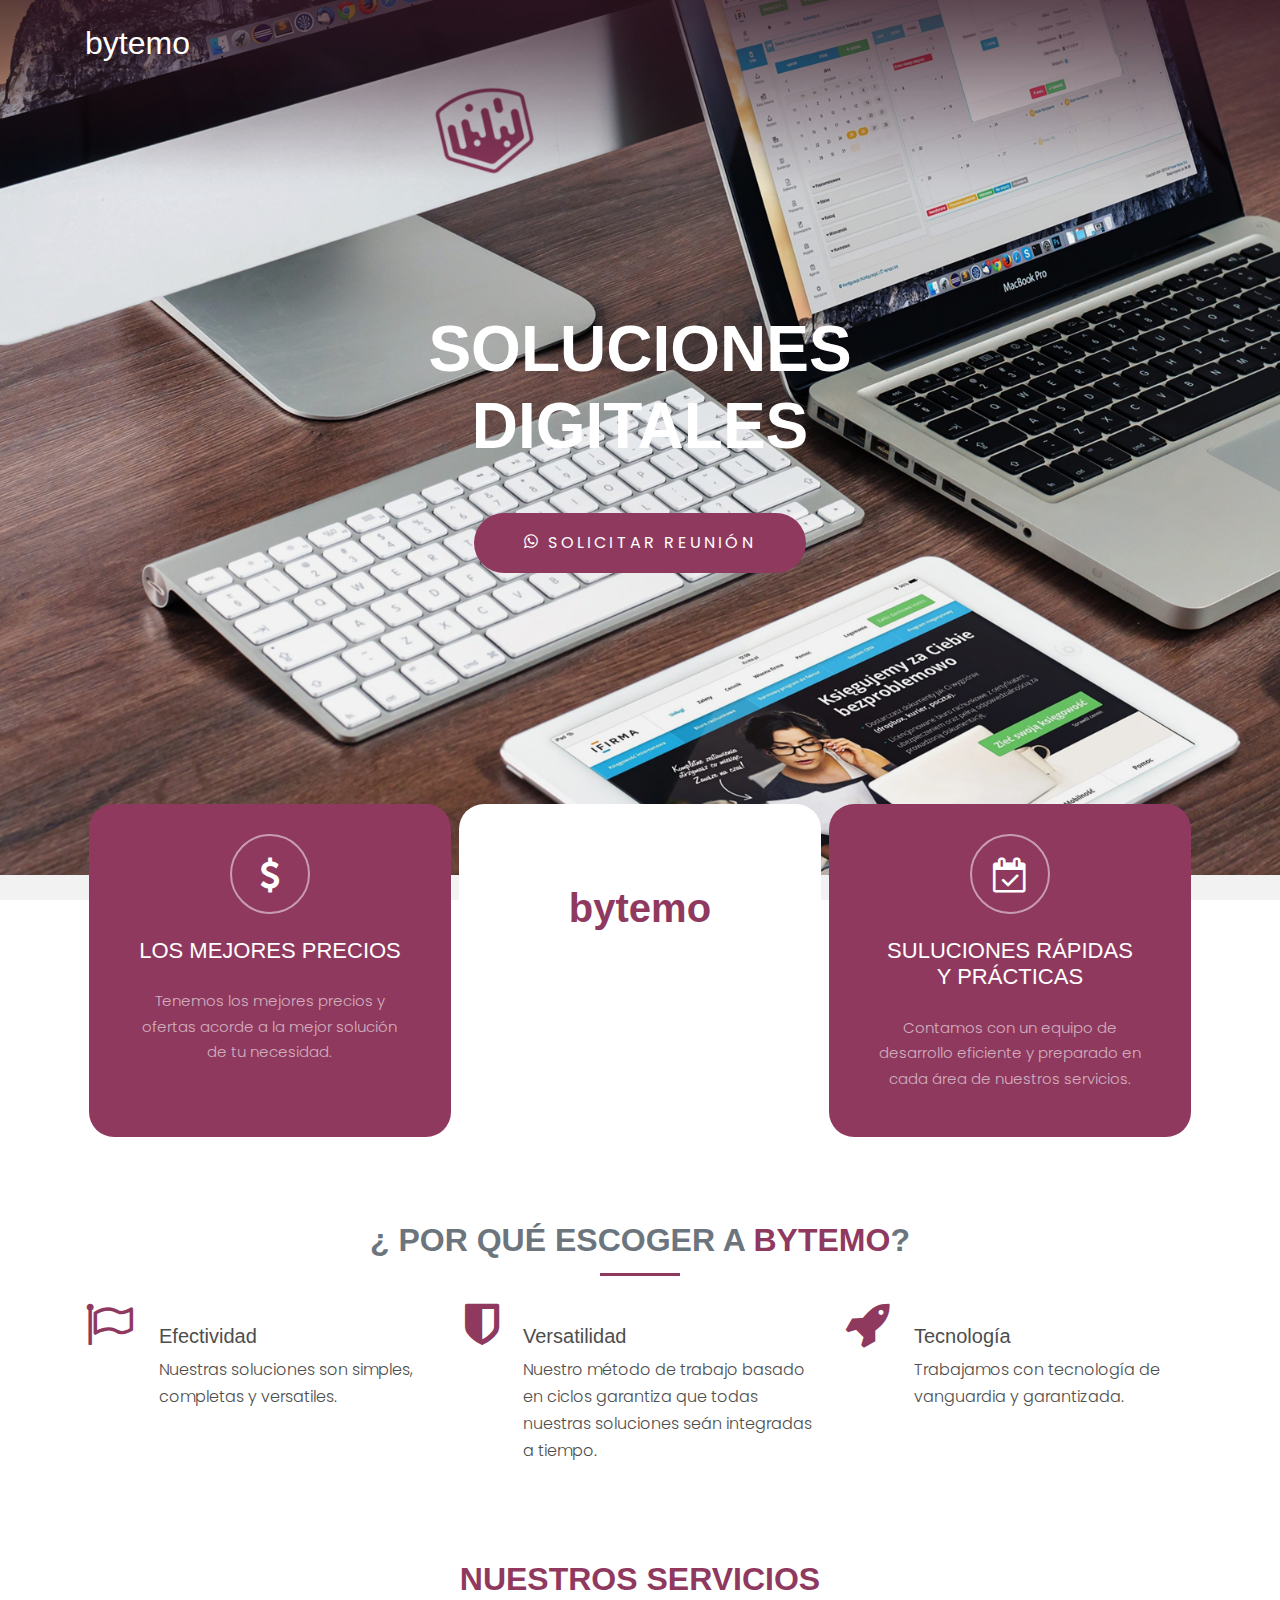
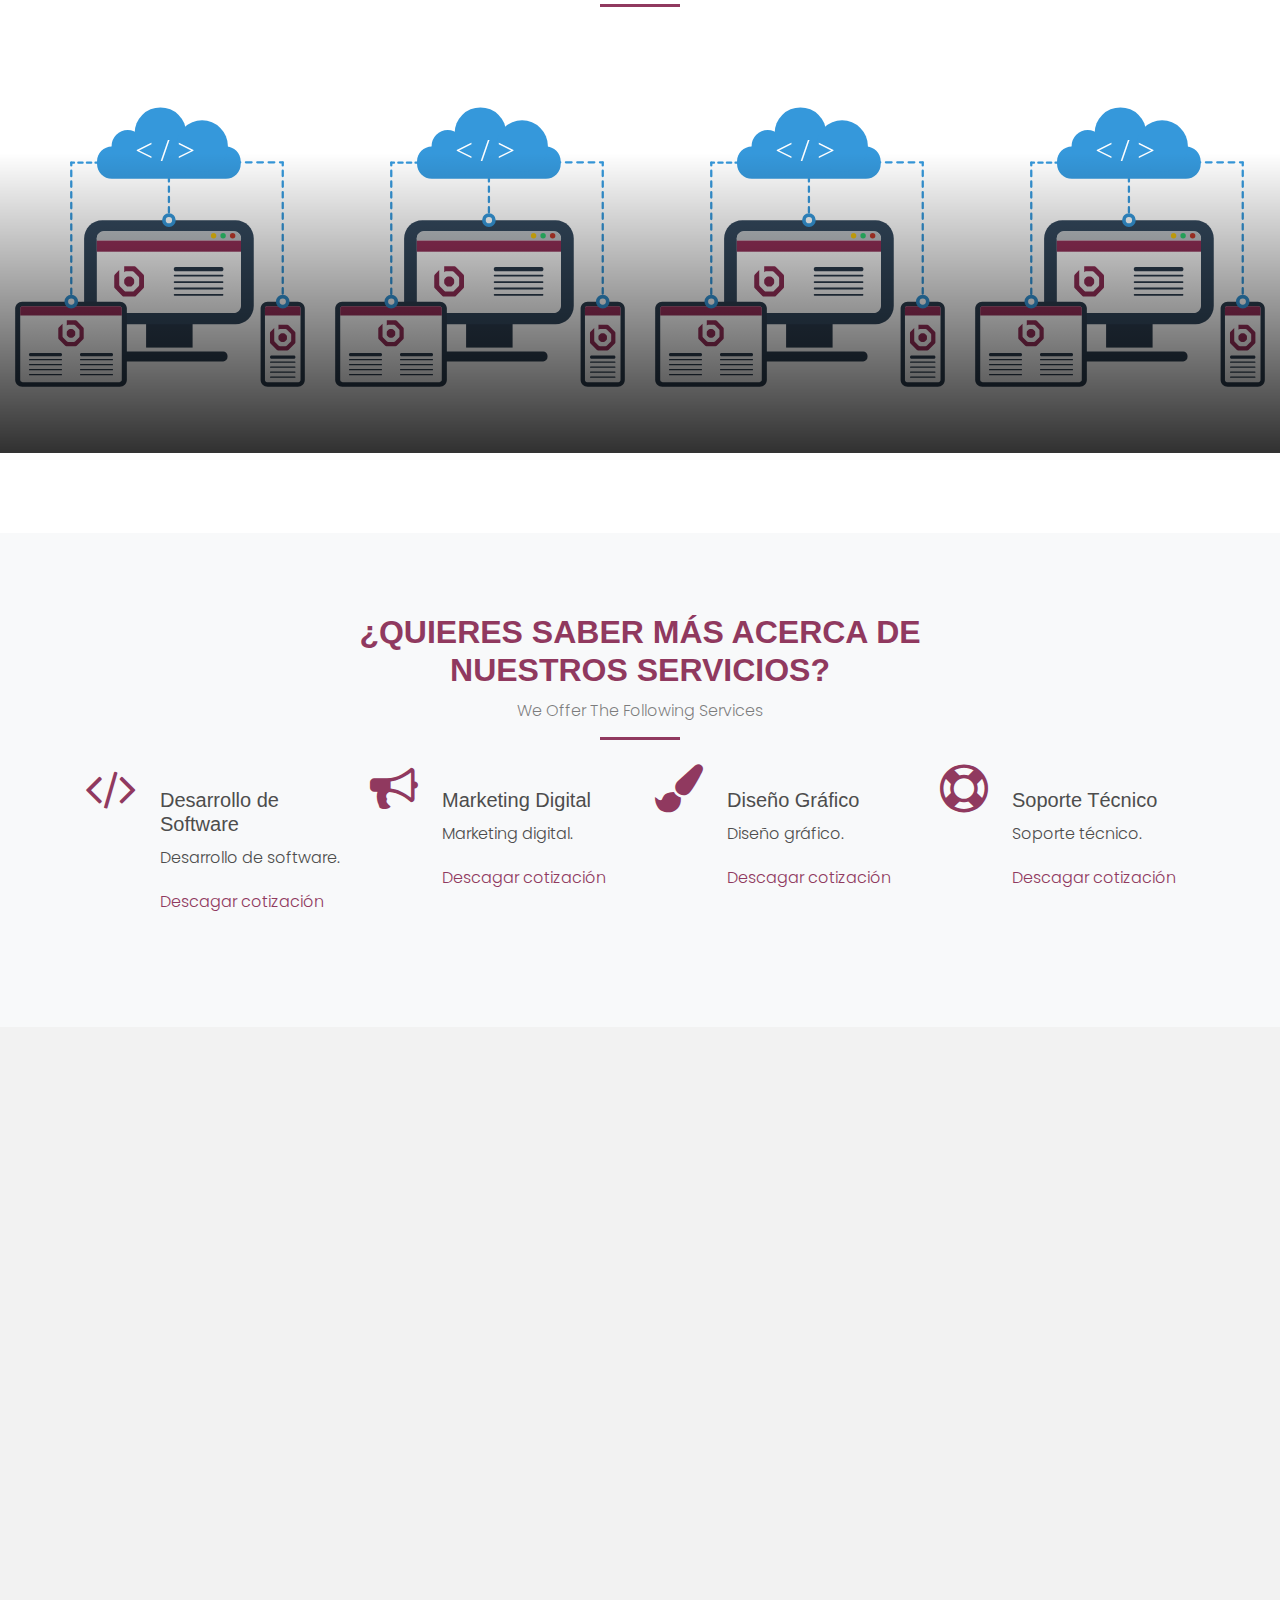
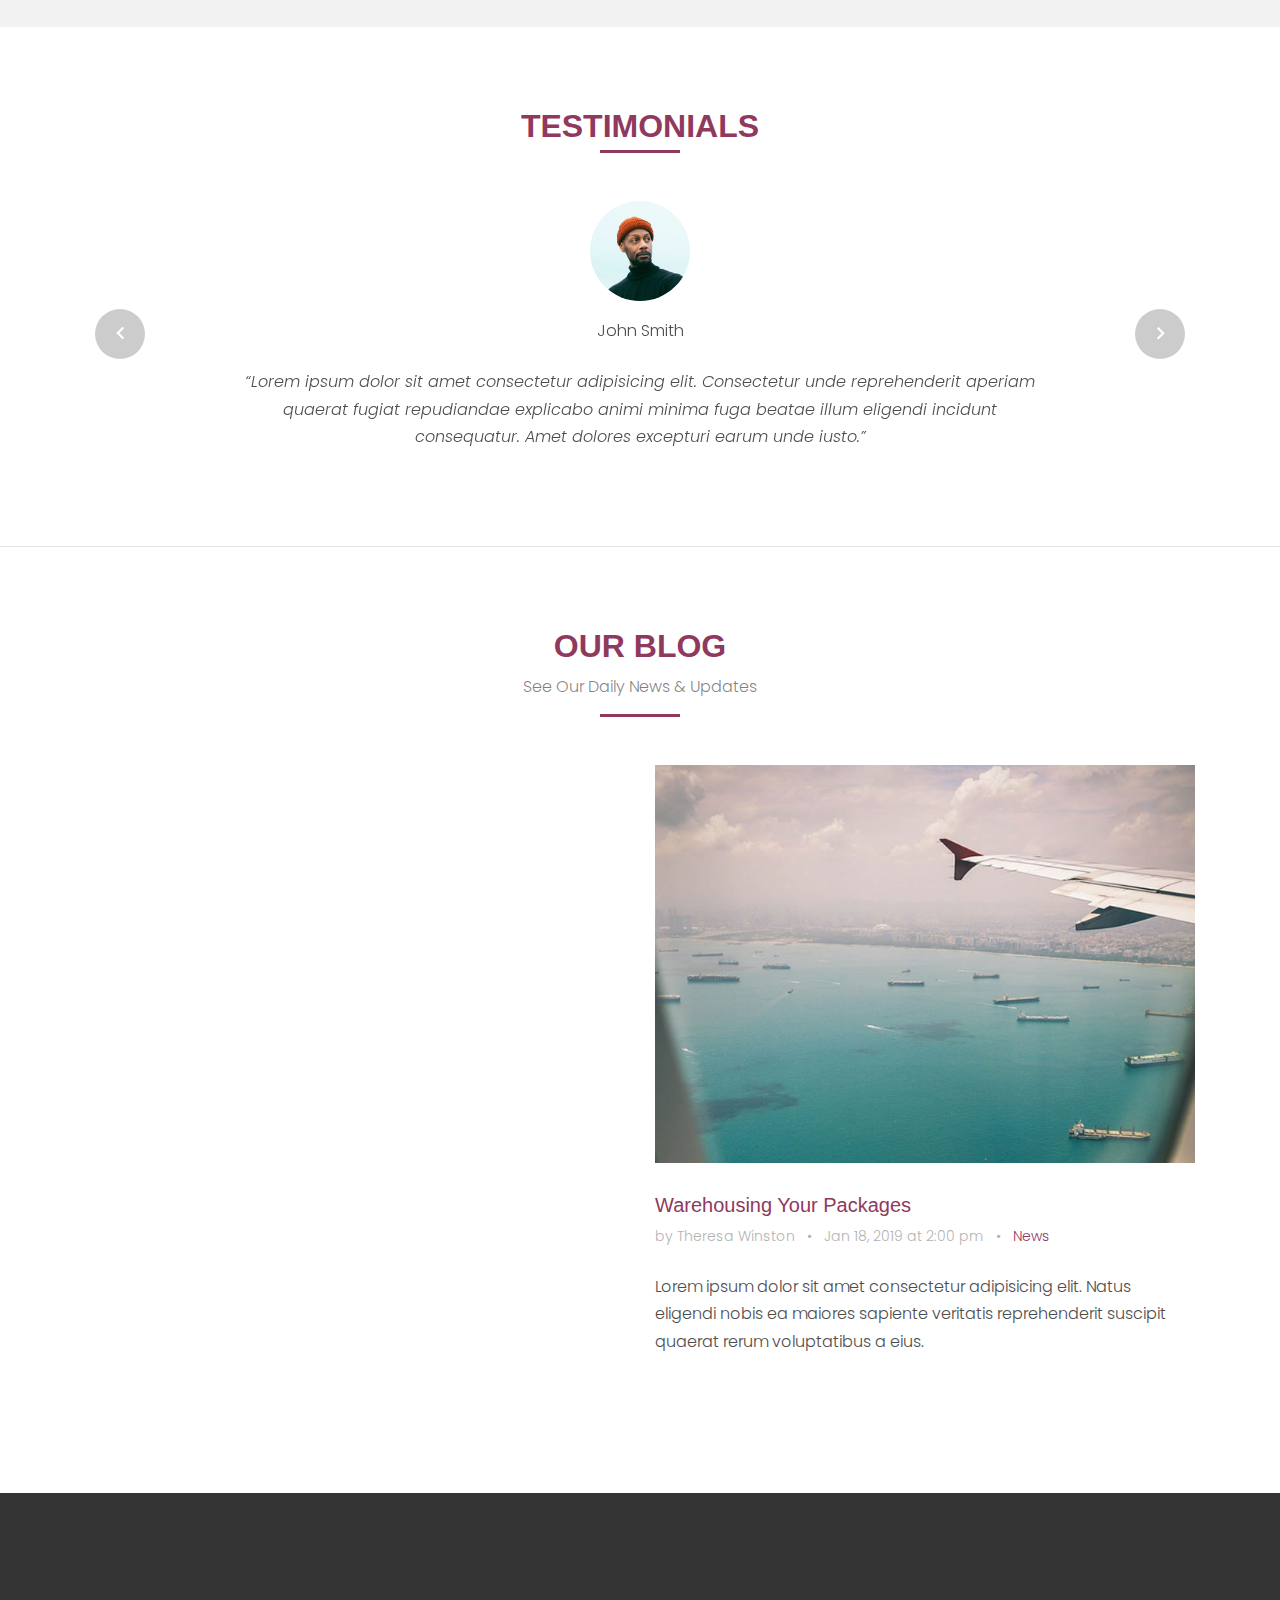
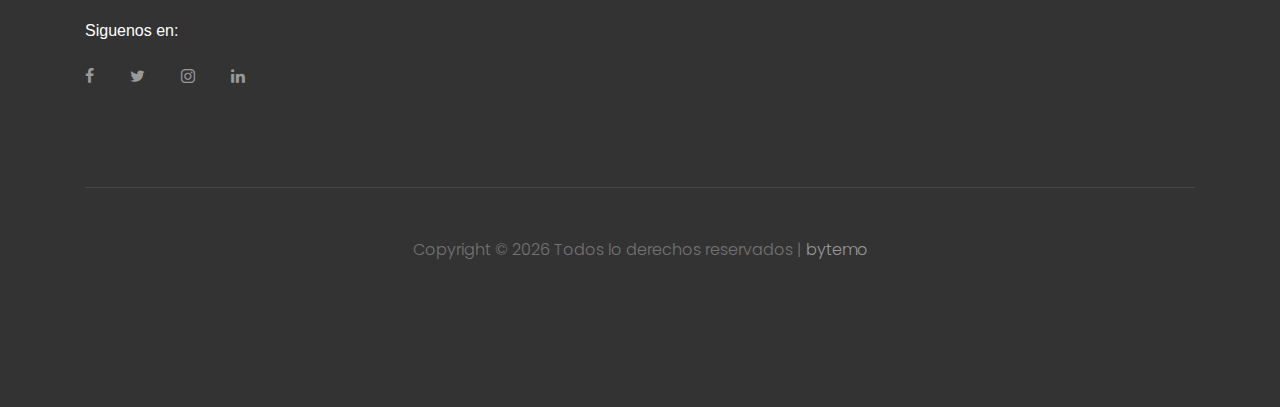
==== commit 488abb3f: "*" ====
--- a/index.html
+++ b/index.html
@@ -2,12 +2,14 @@
 <html lang="es">
 
 <head>
-  <title>Wine Code</title>
+  <title>bytemo</title>
   <meta charset="utf-8">
   <meta name="viewport" content="width=device-width, initial-scale=1, shrink-to-fit=no">
+  <meta name="theme-color" content="#96305A" />
+  <link rel="shortcut icon" href="images/fabicon.ico">
 
   <!--Font-->
-  <link href="https://fonts.googleapis.com/css?family=Dosis" rel="stylesheet">
+  <link href="https://fonts.googleapis.com/css?family=Comfortaa" rel="stylesheet">
 
 
   <link rel="stylesheet"
@@ -50,25 +52,8 @@
         <div class="row align-items-center">
 
           <div class="col-11 col-xl-2">
-            <h1 class="mb-0"><a href="index.html" class="text-white h2 mb-0">Wine Code</a></h1>
-          </div>
-          <div class="col-12 col-md-10 d-none d-xl-block">
-            <nav class="site-navigation position-relative text-right" role="navigation">
-
-              <ul class="site-menu js-clone-nav mx-auto d-none d-lg-block">
-                <li class="active"><a href="index.html">Inicio</a></li>
-                <li><a href="about.html">Sobre Nosotros</a></li>
-                <li><a href="services.html">Servicios</a></li>
-                <li><a href="industries.html">Industria</a></li>
-                <li><a href="blog.html">Blog</a></li>
-                <li><a href="contact.html">Contactanos</a></li>
-              </ul>
-            </nav>
-          </div>
-
-
-          <div class="d-inline-block d-xl-none ml-md-0 mr-auto py-3" style="position: relative; top: 3px;"><a href="#"
-              class="site-menu-toggle js-menu-toggle text-white"><span class="icon-menu h3"></span></a></div>
+            <h1 class="mb-0"><a href="index.html" class="text-white h2 mb-0">bytemo</a></h1>
+          </div>
 
         </div>
 
@@ -105,23 +90,23 @@
           </div>
           <h2 class="my-4 heading">Los mejores precios</h2>
           <p>
-            Tenemos los mejores precios y ofertas acorde a la mejor solución en base a la necesidad de tu empresa.
+            Tenemos los mejores precios y ofertas acorde a la mejor solución de tu necesidad.
           </p>
         </div>
       </div>
       <div class="col-md-4 p-1">
-          <div class="feature-1 h-100 text-center bg-white amk-around-2">
-            <img src="images/WeinCode.svg" class="responsive" alt="">
-            <h4 class="my-4 heading text-primary">Wine Code</h4>
-          </div>
-        </div>
+        <div class="feature-1 h-100 text-center bg-white amk-around-2">
+          <img src="images/logo.svg" class="responsive" alt="">
+          <h1 class="my-4 text-primary"><b>bytemo</b></h1>
+        </div>
+      </div>
       <div class="col-md-4 p-1">
         <div class="feature-1 pricing h-100 text-center amk-around-2">
           <div class="icon">
             <span class="icon-calendar-check-o"></span>
           </div>
           <h2 class="my-4 heading">Suluciones Rápidas y Prácticas</h2>
-          <p>Contamos con un equipo de desarrollo eficiente en cada área de nuestros servicios.
+          <p>Contamos con un equipo de desarrollo eficiente y preparado en cada área de nuestros servicios.
           </p>
         </div>
       </div>
@@ -132,111 +117,97 @@
     <div class="container">
       <div class="row justify-content-center mb-5">
         <div class="col-md-7 text-center border-primary">
-          <h2 class="mb-0 text-primary">¿ Por qué escoger a Wine Code ?</h2>
+          <h2 class="mb-0 text-secondary">¿ Por qué escoger a <b class="text-primary">bytemo</b>?</h2>
           <p class="color-black-opacity-5"></p>
         </div>
       </div>
       <div class="row align-items-stretch">
         <div class="col-md-6 col-lg-4 mb-4 mb-lg-0">
           <div class="unit-4 d-flex">
-            <div class="unit-4-icon mr-4"><span class="text-primary flaticon-travel"></span></div>
+            <div class="unit-4-icon mr-4"><span class="text-primary icon-flag-o"></span></div>
             <div>
               <h3>Efectividad</h3>
-              <p>Somos eficaces y eficientes.
-              </p>
-              <p class="mb-0"><a href="#">Learn More</a></p>
+              <p>Nuestras soluciones son simples, completas y versatiles.
+              </p>
             </div>
           </div>
         </div>
         <div class="col-md-6 col-lg-4 mb-4 mb-lg-0">
           <div class="unit-4 d-flex">
-            <div class="unit-4-icon mr-4"><span class="text-primary flaticon-sea-ship-with-containers"></span></div>
+            <div class="unit-4-icon mr-4"><span class="text-primary icon-shield"></span></div>
             <div>
               <h3>Versatilidad</h3>
-              <p>Lo hacemos con C# si quiere o con PHP como quiera CARAJO!.
-              </p>
-              <p class="mb-0"><a href="#">Learn More</a></p>
+              <p>
+                Nuestro método de trabajo basado en ciclos garantiza que todas nuestras soluciones seán integradas a
+                tiempo.
+              </p>
             </div>
           </div>
         </div>
         <div class="col-md-6 col-lg-4 mb-4 mb-lg-0">
           <div class="unit-4 d-flex">
-            <div class="unit-4-icon mr-4"><span class="text-primary flaticon-frontal-truck"></span></div>
-            <div>
-              <h3>Atención</h3>
-              <p>Lorem ipsum dolor sit amet consectetur adipisicing elit. Perferendis quis molestiae vitae eligendi at.
-              </p>
-              <p class="mb-0"><a href="#">Learn More</a></p>
-            </div>
-          </div>
-        </div>
-
-      </div>
-    </div>
-  </div>
-
+            <div class="unit-4-icon mr-4"><span class="text-primary icon-rocket"></span></div>
+            <div>
+              <h3>Tecnología</h3>
+              <p>Trabajamos con tecnología de vanguardia y garantizada.
+              </p>
+            </div>
+          </div>
+        </div>
+
+      </div>
+    </div>
+  </div>
+
+  <div class="container">
+    <div class="row justify-content-center mb-13">
+      <div class="col-md-7 text-center border-primary">
+        <h2 class="font-weight-light text-primary">Nuestros servicios</h2>
+      </div>
+    </div>
+  </div>
 
   <div class="site-section block-13">
-    <!-- <div class="container"></div> -->
-
-
     <div class="owl-carousel nonloop-block-13">
       <div>
-        <a href="#" class="unit-1 text-center">
-          <img src="images/img_1.jpg" alt="Image" class="img-fluid">
+        <a class="unit-1 text-center">
+          <img src="images/programming.svg" alt="Image" class="img-fluid">
           <div class="unit-1-text">
-            <h3 class="unit-1-heading">Storage</h3>
-            <p class="px-5">Lorem ipsum dolor sit amet consectetur adipisicing elit. Eos tempore ullam minus voluptate
-              libero.</p>
+            <h3 class="unit-1-heading">Desarrollo de Software</h3>
+            <p class="px-5"></p>
           </div>
         </a>
       </div>
 
       <div>
-        <a href="#" class="unit-1 text-center">
-          <img src="images/img_2.jpg" alt="Image" class="img-fluid">
+        <a class="unit-1 text-center">
+          <img src="images/programming.svg" alt="Image" class="img-fluid">
           <div class="unit-1-text">
-            <h3 class="unit-1-heading">Air Transports</h3>
-            <p class="px-5">Lorem ipsum dolor sit amet consectetur adipisicing elit. Eos tempore ullam minus voluptate
-              libero.</p>
+            <h3 class="unit-1-heading">Marketing Digital</h3>
+            <p class="px-5"></p>
           </div>
         </a>
       </div>
 
       <div>
-        <a href="#" class="unit-1 text-center">
-          <img src="images/img_3.jpg" alt="Image" class="img-fluid">
+        <a class="unit-1 text-center">
+          <img src="images/programming.svg" alt="Image" class="img-fluid">
           <div class="unit-1-text">
-            <h3 class="unit-1-heading">Cargo Transports</h3>
-            <p class="px-5">Lorem ipsum dolor sit amet consectetur adipisicing elit. Eos tempore ullam minus voluptate
-              libero.</p>
+            <h3 class="unit-1-heading">Diseño Gráfico</h3>
+            <p class="px-5"></p>
           </div>
         </a>
       </div>
 
       <div>
-        <a href="#" class="unit-1 text-center">
-          <img src="images/img_4.jpg" alt="Image" class="img-fluid">
+        <a class="unit-1 text-center">
+          <img src="images/programming.svg" alt="Image" class="img-fluid">
           <div class="unit-1-text">
-            <h3 class="unit-1-heading">Cargo Ship</h3>
-            <p class="px-5">Lorem ipsum dolor sit amet consectetur adipisicing elit. Eos tempore ullam minus voluptate
-              libero.</p>
+            <h3 class="unit-1-heading">Mantenimiento y Soporte Técnico</h3>
+            <p class="px-5"></p>
           </div>
         </a>
       </div>
-
-      <div>
-        <a href="#" class="unit-1 text-center">
-          <img src="images/img_5.jpg" alt="Image" class="img-fluid">
-          <div class="unit-1-text">
-            <h3 class="unit-1-heading">Ware Housing</h3>
-            <p class="px-5">Lorem ipsum dolor sit amet consectetur adipisicing elit. Eos tempore ullam minus voluptate
-              libero.</p>
-          </div>
-        </a>
-      </div>
-
-
     </div>
   </div>
 
@@ -247,80 +218,55 @@
     <div class="container">
       <div class="row justify-content-center mb-5">
         <div class="col-md-7 text-center border-primary">
-          <h2 class="font-weight-light text-primary">More Services</h2>
+          <h2 class="font-weight-light text-primary">¿Quieres saber más acerca de nuestros servicios?</h2>
           <p class="color-black-opacity-5">We Offer The Following Services</p>
         </div>
       </div>
       <div class="row align-items-stretch">
-        <div class="col-md-6 col-lg-4 mb-4 mb-lg-4">
-          <div class="unit-4 d-flex">
-            <div class="unit-4-icon mr-4"><span class="text-primary flaticon-travel"></span></div>
-            <div>
-              <h3>Air Air Freight</h3>
-              <p>Lorem ipsum dolor sit amet consectetur adipisicing elit. Perferendis quis molestiae vitae eligendi at.
-              </p>
-              <p><a href="#">Learn More</a></p>
-            </div>
-          </div>
-        </div>
-        <div class="col-md-6 col-lg-4 mb-4 mb-lg-4">
-          <div class="unit-4 d-flex">
-            <div class="unit-4-icon mr-4"><span class="text-primary flaticon-sea-ship-with-containers"></span></div>
-            <div>
-              <h3>Ocean Freight</h3>
-              <p>Lorem ipsum dolor sit amet consectetur adipisicing elit. Perferendis quis molestiae vitae eligendi at.
-              </p>
-              <p><a href="#">Learn More</a></p>
-            </div>
-          </div>
-        </div>
-        <div class="col-md-6 col-lg-4 mb-4 mb-lg-4">
-          <div class="unit-4 d-flex">
-            <div class="unit-4-icon mr-4"><span class="text-primary flaticon-frontal-truck"></span></div>
-            <div>
-              <h3>Ground Shipping</h3>
-              <p>Lorem ipsum dolor sit amet consectetur adipisicing elit. Perferendis quis molestiae vitae eligendi at.
-              </p>
-              <p><a href="#">Learn More</a></p>
-            </div>
-          </div>
-        </div>
-
-
-        <div class="col-md-6 col-lg-4 mb-4 mb-lg-4">
-          <div class="unit-4 d-flex">
-            <div class="unit-4-icon mr-4"><span class="text-primary flaticon-barn"></span></div>
-            <div>
-              <h3>Warehousing</h3>
-              <p>Lorem ipsum dolor sit amet consectetur adipisicing elit. Perferendis quis molestiae vitae eligendi at.
-              </p>
-              <p><a href="#">Learn More</a></p>
-            </div>
-          </div>
-        </div>
-        <div class="col-md-6 col-lg-4 mb-4 mb-lg-4">
-          <div class="unit-4 d-flex">
-            <div class="unit-4-icon mr-4"><span class="text-primary flaticon-platform"></span></div>
-            <div>
-              <h3>Storage</h3>
-              <p>Lorem ipsum dolor sit amet consectetur adipisicing elit. Perferendis quis molestiae vitae eligendi at.
-              </p>
-              <p><a href="#">Learn More</a></p>
-            </div>
-          </div>
-        </div>
-        <div class="col-md-6 col-lg-4 mb-4 mb-lg-4">
-          <div class="unit-4 d-flex">
-            <div class="unit-4-icon mr-4"><span class="text-primary flaticon-car"></span></div>
-            <div>
-              <h3>Delivery Van</h3>
-              <p>Lorem ipsum dolor sit amet consectetur adipisicing elit. Perferendis quis molestiae vitae eligendi at.
-              </p>
-              <p><a href="#">Learn More</a></p>
-            </div>
-          </div>
-        </div>
-
+        <div class="col-md-6 col-lg-3 mb-3 mb-lg-3">
+          <div class="unit-4 d-flex">
+            <div class="unit-4-icon mr-4"><span class="text-primary icon-code"></span></div>
+            <div>
+              <h3>Desarrollo de Software</h3>
+              <p>Desarrollo de software.
+              </p>
+              <p><a href="#">Descagar cotización</a></p>
+            </div>
+          </div>
+        </div>
+        <div class="col-md-6 col-lg-3 mb-3 mb-lg-3">
+          <div class="unit-4 d-flex">
+            <div class="unit-4-icon mr-4"><span class="text-primary icon-bullhorn"></span></div>
+            <div>
+              <h3>Marketing Digital</h3>
+              <p>Marketing digital.
+              </p>
+              <p><a href="#">Descagar cotización</a></p>
+            </div>
+          </div>
+        </div>
+        <div class="col-md-6 col-lg-3 mb-3 mb-lg-3">
+          <div class="unit-4 d-flex">
+            <div class="unit-4-icon mr-4"><span class="text-primary icon-paint-brush"></span></div>
+            <div>
+              <h3>Diseño Gráfico</h3>
+              <p>Diseño gráfico.
+              </p>
+              <p><a href="#">Descagar cotización</a></p>
+            </div>
+          </div>
+        </div>
+        <div class="col-md-6 col-lg-3 mb-3 mb-lg-3">
+          <div class="unit-4 d-flex">
+            <div class="unit-4-icon mr-4"><span class="text-primary icon-support"></span></div>
+            <div>
+              <h3>Soporte Técnico</h3>
+              <p>Soporte técnico.
+              </p>
+              <p><a href="#">Descagar cotización</a></p>
+            </div>
+          </div>
+        </div>
       </div>
     </div>
   </div>
@@ -420,12 +366,9 @@
       <div class="row mb-3 align-items-stretch">
         <div class="col-md-6 col-lg-6 mb-4 mb-lg-4">
           <div class="h-entry">
-            <img src="images/blog_1.jpg" alt="Image" class="img-fluid">
-            <h2 class="font-size-regular"><a href="#">Warehousing Your Packages</a></h2>
-            <div class="meta mb-4">by Theresa Winston <span class="mx-2">&bullet;</span> Jan 18, 2019 at 2:00 pm <span
-                class="mx-2">&bullet;</span> <a href="#">News</a></div>
-            <p>Lorem ipsum dolor sit amet consectetur adipisicing elit. Natus eligendi nobis ea maiores sapiente
-              veritatis reprehenderit suscipit quaerat rerum voluptatibus a eius.</p>
+            <iframe
+              src="https://www.google.com/maps/embed?pb=!1m10!1m8!1m3!1d3711.3975051078946!2d-64.72273042719682!3d-21.531306920874705!3m2!1i1024!2i768!4f13.1!5e0!3m2!1ses-419!2sbo!4v1555817191775!5m2!1ses-419!2sbo"
+              width="100%" height="600" frameborder="0" style="border:0" allowfullscreen></iframe>
           </div>
         </div>
         <div class="col-md-6 col-lg-6 mb-4 mb-lg-4">
@@ -442,51 +385,18 @@
     </div>
   </div>
 
-  <div class="site-section border-top">
-    <div class="container">
-      <div class="row text-center">
-        <div class="col-md-12">
-          <h2 class="mb-5 text-black">Try Our Services</h2>
-          <p class="mb-0"><a href="booking.html" class="btn btn-primary py-3 px-5 text-white">Get Started</a></p>
-        </div>
-      </div>
-    </div>
-  </div>
+
 
   <footer class="site-footer">
     <div class="container">
       <div class="row">
         <div class="col-md-9">
           <div class="row">
+
+
+
             <div class="col-md-3">
-              <h2 class="footer-heading mb-4">Quick Links</h2>
-              <ul class="list-unstyled">
-                <li><a href="#">About Us</a></li>
-                <li><a href="#">Services</a></li>
-                <li><a href="#">Testimonials</a></li>
-                <li><a href="#">Contact Us</a></li>
-              </ul>
-            </div>
-            <div class="col-md-3">
-              <h2 class="footer-heading mb-4">Products</h2>
-              <ul class="list-unstyled">
-                <li><a href="#">About Us</a></li>
-                <li><a href="#">Services</a></li>
-                <li><a href="#">Testimonials</a></li>
-                <li><a href="#">Contact Us</a></li>
-              </ul>
-            </div>
-            <div class="col-md-3">
-              <h2 class="footer-heading mb-4">Features</h2>
-              <ul class="list-unstyled">
-                <li><a href="#">About Us</a></li>
-                <li><a href="#">Services</a></li>
-                <li><a href="#">Testimonials</a></li>
-                <li><a href="#">Contact Us</a></li>
-              </ul>
-            </div>
-            <div class="col-md-3">
-              <h2 class="footer-heading mb-4">Follow Us</h2>
+              <h2 class="footer-heading mb-4">Siguenos en:</h2>
               <a href="#" class="pl-0 pr-3"><span class="icon-facebook"></span></a>
               <a href="#" class="pl-3 pr-3"><span class="icon-twitter"></span></a>
               <a href="#" class="pl-3 pr-3"><span class="icon-instagram"></span></a>
@@ -494,29 +404,18 @@
             </div>
           </div>
         </div>
-        <div class="col-md-3">
-          <h2 class="footer-heading mb-4">Subscribe Newsletter</h2>
-          <form action="#" method="post">
-            <div class="input-group mb-3">
-              <input type="text" class="form-control border-secondary text-white bg-transparent"
-                placeholder="Enter Email" aria-label="Enter Email" aria-describedby="button-addon2">
-              <div class="input-group-append">
-                <button class="btn btn-primary text-white" type="button" id="button-addon2">Send</button>
-              </div>
-            </div>
-          </form>
-        </div>
+
       </div>
       <div class="row pt-5 mt-5 text-center">
         <div class="col-md-12">
           <div class="border-top pt-5">
             <p>
-              <!-- Link back to Colorlib can't be removed. Template is licensed under CC BY 3.0. -->
-              Copyright &copy;<script>
+
+              Copyright &copy;
+              <script>
                 document.write(new Date().getFullYear());
-              </script> All rights reserved | This template is made with <i class="icon-heart" aria-hidden="true"></i>
-              by <a href="https://colorlib.com" target="_blank">Colorlib</a>
-              <!-- Link back to Colorlib can't be removed. Template is licensed under CC BY 3.0. -->
+              </script> Todos lo derechos reservados | <a href="https://bytemo.com" target="_blank">bytemo</a>
+
             </p>
           </div>
         </div>
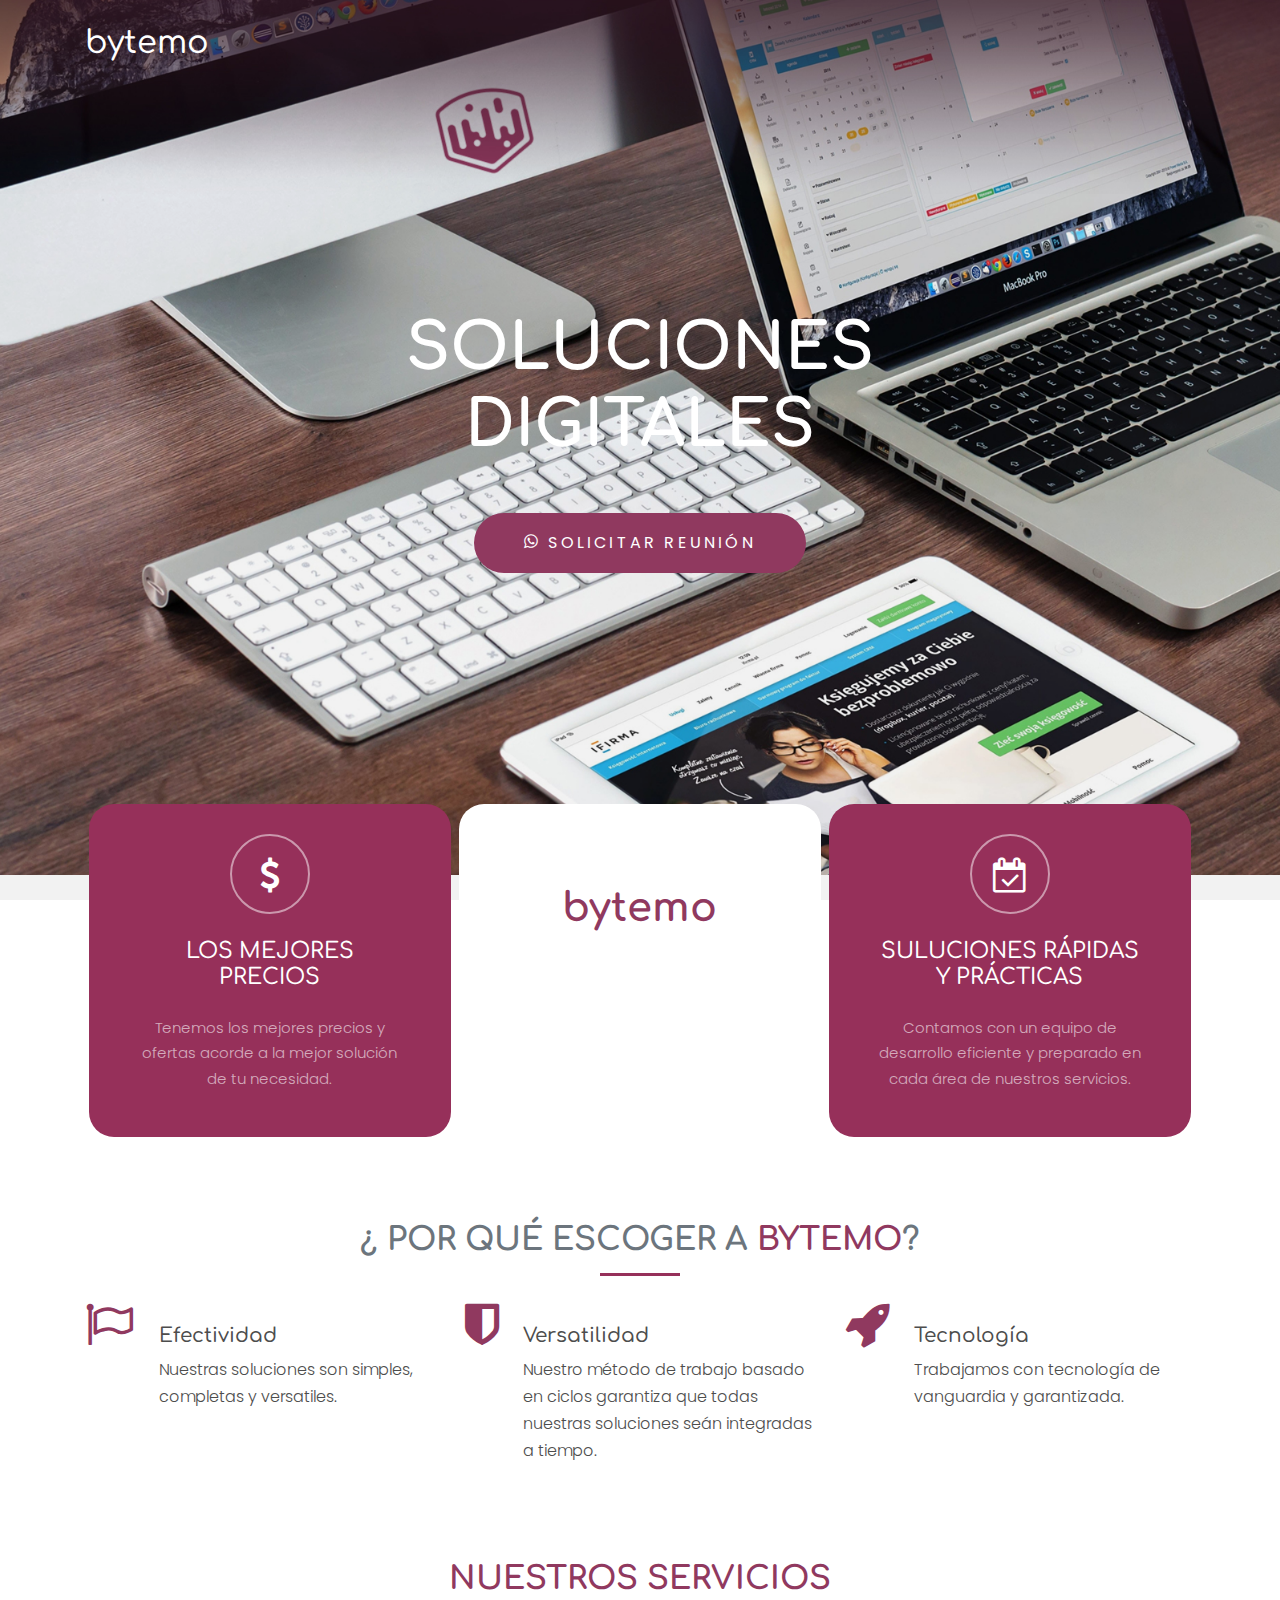
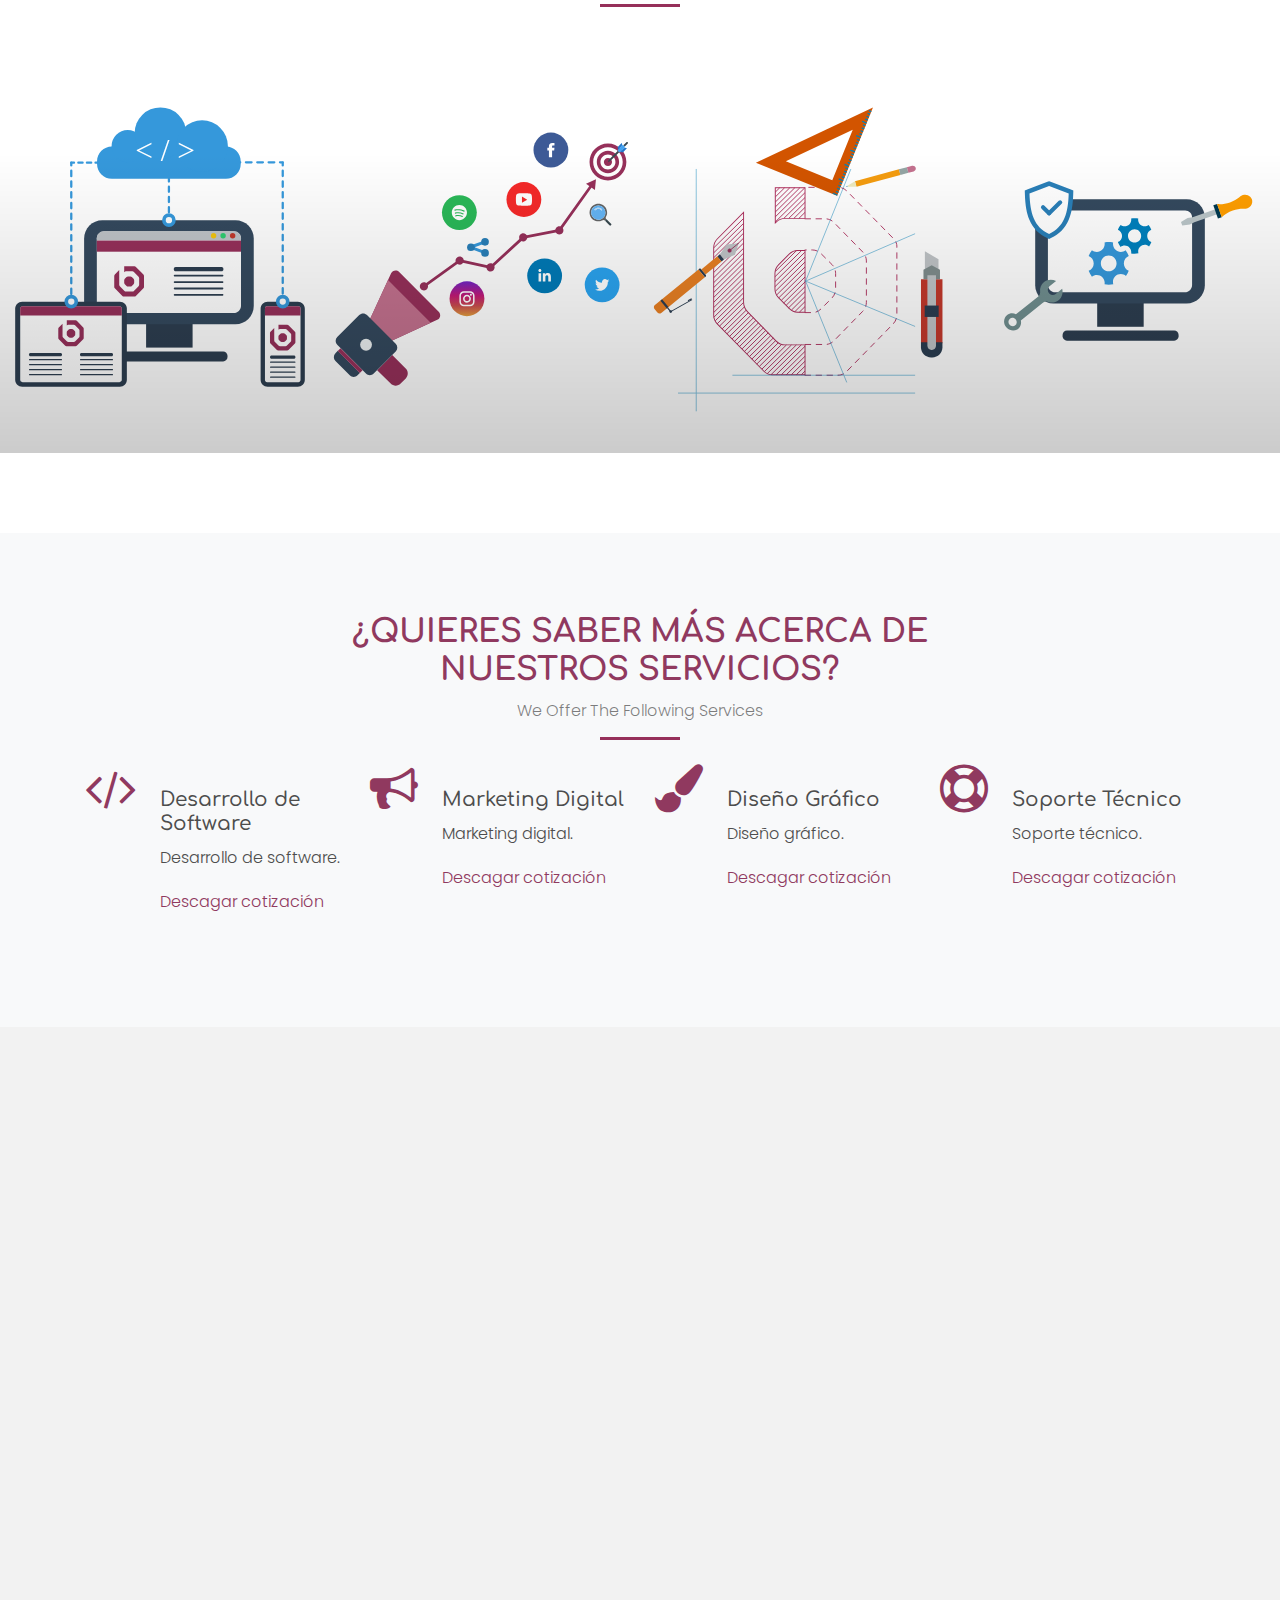
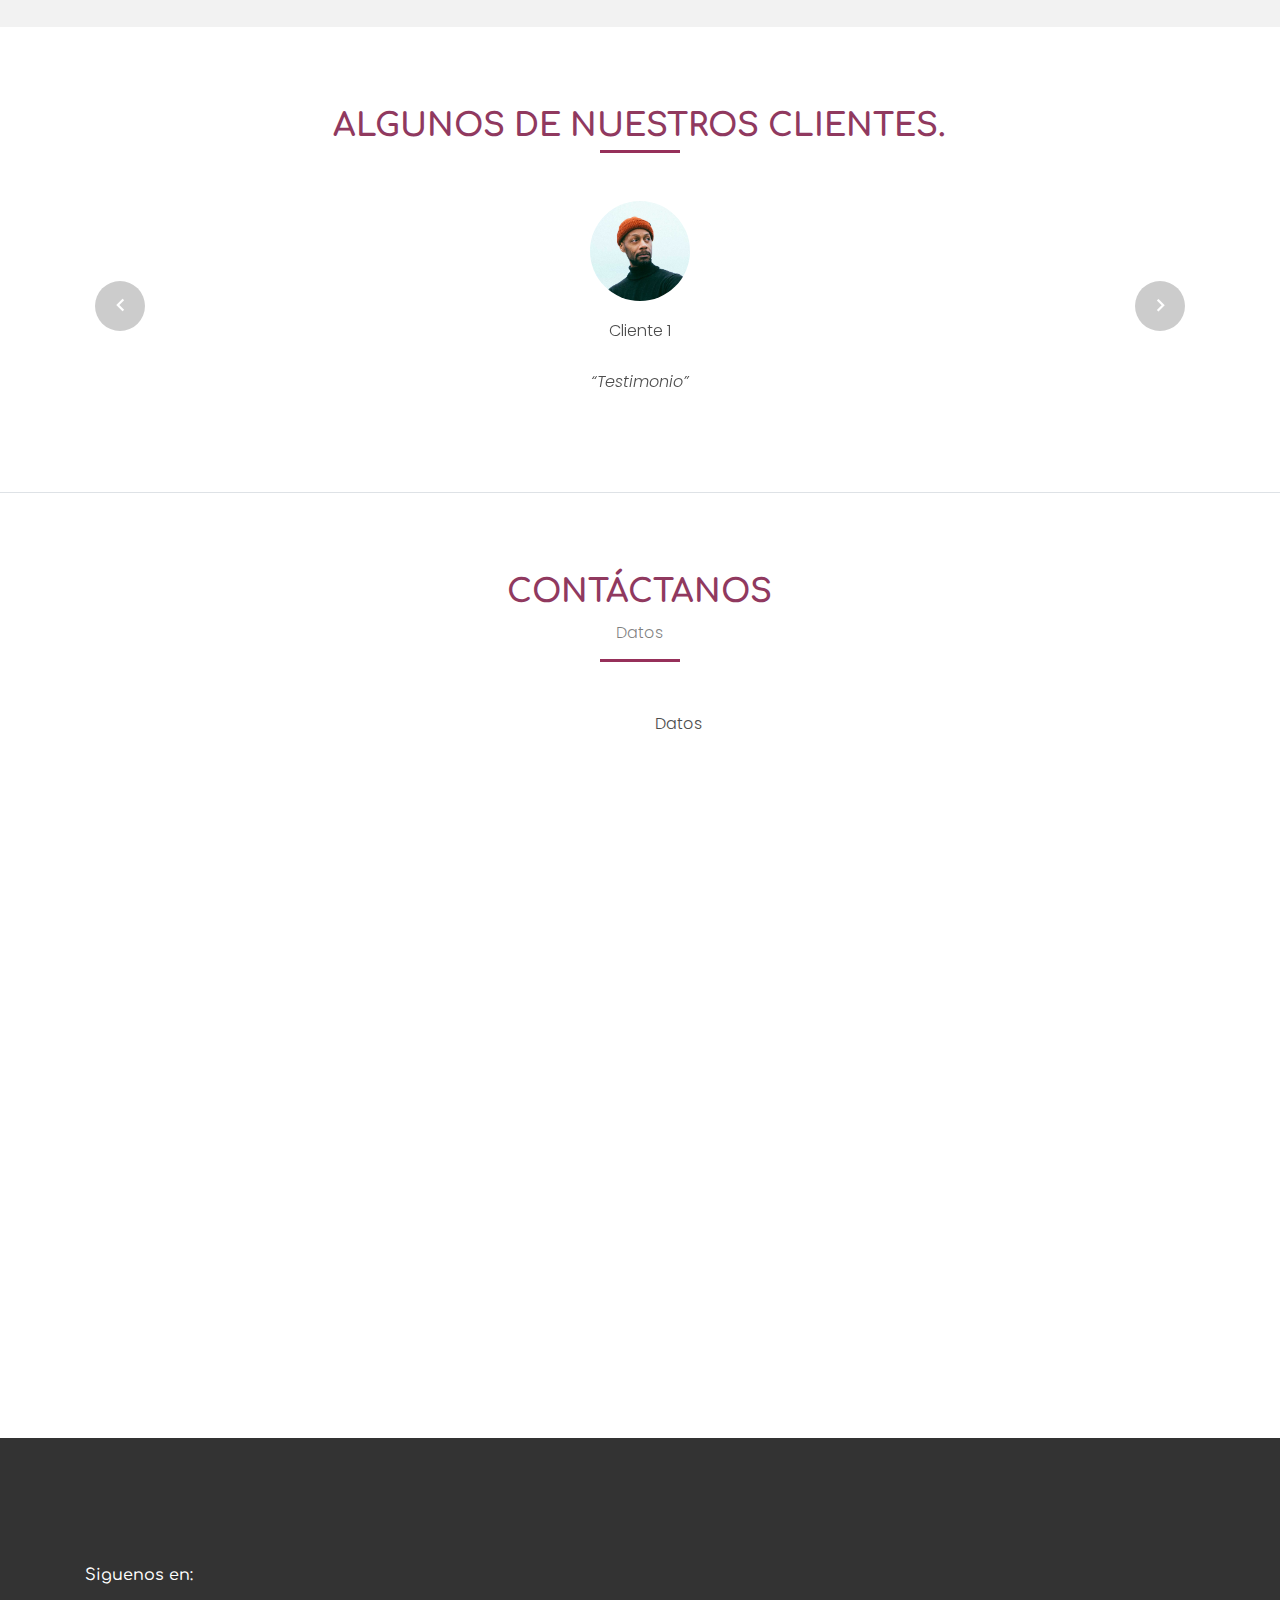
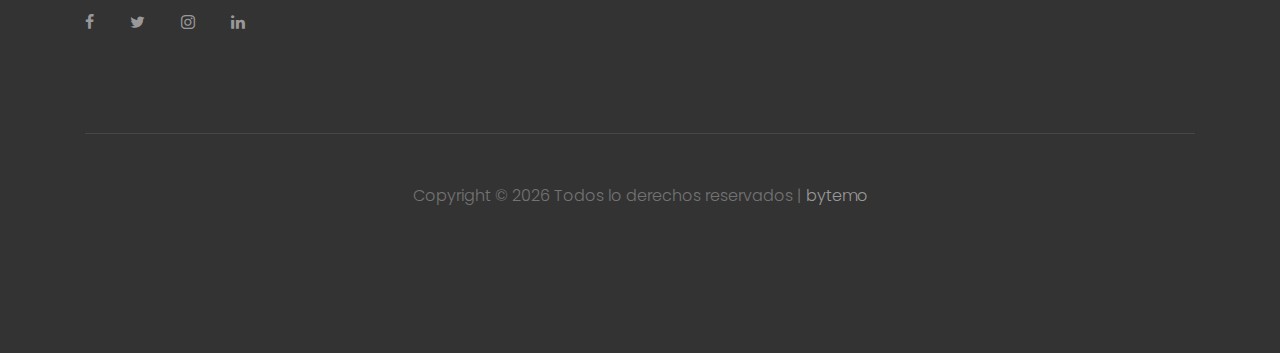
==== commit 13f9f779: "****" ====
--- a/index.html
+++ b/index.html
@@ -181,7 +181,7 @@
 
       <div>
         <a class="unit-1 text-center">
-          <img src="images/programming.svg" alt="Image" class="img-fluid">
+          <img src="images/digital_marketing.svg" alt="Image" class="img-fluid">
           <div class="unit-1-text">
             <h3 class="unit-1-heading">Marketing Digital</h3>
             <p class="px-5"></p>
@@ -191,7 +191,7 @@
 
       <div>
         <a class="unit-1 text-center">
-          <img src="images/programming.svg" alt="Image" class="img-fluid">
+          <img src="images/graphic_design.svg" alt="Image" class="img-fluid">
           <div class="unit-1-text">
             <h3 class="unit-1-heading">Diseño Gráfico</h3>
             <p class="px-5"></p>
@@ -201,7 +201,7 @@
 
       <div>
         <a class="unit-1 text-center">
-          <img src="images/programming.svg" alt="Image" class="img-fluid">
+          <img src="images/support.svg" alt="Image" class="img-fluid">
           <div class="unit-1-text">
             <h3 class="unit-1-heading">Mantenimiento y Soporte Técnico</h3>
             <p class="px-5"></p>
@@ -279,7 +279,7 @@
         <div class="col-md-7" data-aos="fade-up" data-aos-delay="400">
           <a href="https://vimeo.com/channels/staffpicks/93951774"
             class="play-single-big mb-4 d-inline-block popup-vimeo"><span class="icon-play"></span></a>
-          <h2 class="text-white font-weight-light mb-5 h1">View Our Services By Watching This Short Video</h2>
+          <h2 class="text-white font-weight-light mb-5 h1">Ver Video</h2>
 
         </div>
       </div>
@@ -291,7 +291,7 @@
 
       <div class="row justify-content-center mb-5">
         <div class="col-md-7 text-center border-primary">
-          <h2 class="font-weight-light text-primary">Testimonials</h2>
+          <h2 class="font-weight-light text-primary">Algunos de nuestros clientes.</h2>
         </div>
       </div>
 
@@ -300,12 +300,10 @@
           <div class="testimonial">
             <figure class="mb-4">
               <img src="images/person_3.jpg" alt="Image" class="img-fluid mb-3">
-              <p>John Smith</p>
+              <p>Cliente 1</p>
             </figure>
             <blockquote>
-              <p>&ldquo;Lorem ipsum dolor sit amet consectetur adipisicing elit. Consectetur unde reprehenderit aperiam
-                quaerat fugiat repudiandae explicabo animi minima fuga beatae illum eligendi incidunt consequatur. Amet
-                dolores excepturi earum unde iusto.&rdquo;</p>
+              <p>&ldquo;Testimonio&rdquo;</p>
             </blockquote>
           </div>
         </div>
@@ -313,12 +311,10 @@
           <div class="testimonial">
             <figure class="mb-4">
               <img src="images/person_2.jpg" alt="Image" class="img-fluid mb-3">
-              <p>Christine Aguilar</p>
+              <p>Cliente 2</p>
             </figure>
             <blockquote>
-              <p>&ldquo;Lorem ipsum dolor sit amet consectetur adipisicing elit. Consectetur unde reprehenderit aperiam
-                quaerat fugiat repudiandae explicabo animi minima fuga beatae illum eligendi incidunt consequatur. Amet
-                dolores excepturi earum unde iusto.&rdquo;</p>
+              <p>&ldquo;Testimonio&rdquo;</p>
             </blockquote>
           </div>
         </div>
@@ -327,12 +323,10 @@
           <div class="testimonial">
             <figure class="mb-4">
               <img src="images/person_4.jpg" alt="Image" class="img-fluid mb-3">
-              <p>Robert Spears</p>
+              <p>Cliente 3</p>
             </figure>
             <blockquote>
-              <p>&ldquo;Lorem ipsum dolor sit amet consectetur adipisicing elit. Consectetur unde reprehenderit aperiam
-                quaerat fugiat repudiandae explicabo animi minima fuga beatae illum eligendi incidunt consequatur. Amet
-                dolores excepturi earum unde iusto.&rdquo;</p>
+              <p>&ldquo;Testimonio&rdquo;</p>
             </blockquote>
           </div>
         </div>
@@ -341,12 +335,10 @@
           <div class="testimonial">
             <figure class="mb-4">
               <img src="images/person_5.jpg" alt="Image" class="img-fluid mb-3">
-              <p>Bruce Rogers</p>
+              <p>Cliente 4</p>
             </figure>
             <blockquote>
-              <p>&ldquo;Lorem ipsum dolor sit amet consectetur adipisicing elit. Consectetur unde reprehenderit aperiam
-                quaerat fugiat repudiandae explicabo animi minima fuga beatae illum eligendi incidunt consequatur. Amet
-                dolores excepturi earum unde iusto.&rdquo;</p>
+              <p>&ldquo;Testimonio&rdquo;</p>
             </blockquote>
           </div>
         </div>
@@ -359,8 +351,8 @@
     <div class="container">
       <div class="row justify-content-center mb-5">
         <div class="col-md-7 text-center border-primary">
-          <h2 class="font-weight-light text-primary">Our Blog</h2>
-          <p class="color-black-opacity-5">See Our Daily News &amp; Updates</p>
+          <h2 class="font-weight-light text-primary">Contáctanos</h2>
+          <p class="color-black-opacity-5">Datos</p>
         </div>
       </div>
       <div class="row mb-3 align-items-stretch">
@@ -373,12 +365,7 @@
         </div>
         <div class="col-md-6 col-lg-6 mb-4 mb-lg-4">
           <div class="h-entry">
-            <img src="images/blog_2.jpg" alt="Image" class="img-fluid">
-            <h2 class="font-size-regular"><a href="#">Warehousing Your Packages</a></h2>
-            <div class="meta mb-4">by Theresa Winston <span class="mx-2">&bullet;</span> Jan 18, 2019 at 2:00 pm <span
-                class="mx-2">&bullet;</span> <a href="#">News</a></div>
-            <p>Lorem ipsum dolor sit amet consectetur adipisicing elit. Natus eligendi nobis ea maiores sapiente
-              veritatis reprehenderit suscipit quaerat rerum voluptatibus a eius.</p>
+            <p>Datos</p>
           </div>
         </div>
       </div>
--- a/css/style.css
+++ b/css/style.css
@@ -29,8 +29,9 @@
 
 h1, h2, h3, h4, h5,
 .h1, .h2, .h3, .h4, .h5 {
-  font-family: 'Dosis', sans-serif;
-  /*font-family: "Poppins", -apple-system, BlinkMacSystemFont, "Segoe UI", Roboto, "Helvetica Neue", Arial, sans-serif, "Apple Color Emoji", "Segoe UI Emoji", "Segoe UI Symbol", "Noto Color Emoji";*/
+  font-family: 'Comfortaa', cursive;
+  /*font-family: 'Dosis', sans-serif;
+  font-family: "Poppins", -apple-system, BlinkMacSystemFont, "Segoe UI", Roboto, "Helvetica Neue", Arial, sans-serif, "Apple Color Emoji", "Segoe UI Emoji", "Segoe UI Symbol", "Noto Color Emoji";*/
  }
 
 .border-2 {
@@ -104,7 +105,7 @@
   height: 43px;
   border-radius: 0; }
   .form-control:active, .form-control:focus {
-    border-color: #90395F; }
+    border-color: #96305A; }
   .form-control:hover, .form-control:active, .form-control:focus {
     -webkit-box-shadow: none !important;
     box-shadow: none !important; }
@@ -130,7 +131,7 @@
     position: absolute;
     width: 100px;
     height: 1px;
-    background: #90395F; }
+    background: #96305A; }
   .site-section-heading.text-center:after {
     content: "";
     -webkit-transform: translateX(-50%);
@@ -142,7 +143,7 @@
     position: absolute;
     width: 100px;
     height: 1px;
-    background: #90395F; }
+    background: #96305A; }
 
 .border-top {
   border-top: 1px solid #edf0f5 !important; }
@@ -276,7 +277,7 @@
   .ul-check.success li:before {
     color: #8bc34a; }
   .ul-check.primary li:before {
-    color: #90395F; }
+    color: #96305A; }
 
 /* Navbar */
 .site-navbar {
@@ -301,7 +302,7 @@
   .site-navbar .site-navigation .site-menu {
     margin-bottom: 0; }
     .site-navbar .site-navigation .site-menu .active > a {
-      color: #F5211A; }
+      color: #96305A; }
     .site-navbar .site-navigation .site-menu a {
       text-decoration: none !important;
       display: inline-block;
@@ -316,7 +317,7 @@
         color: #fff;
         text-decoration: none !important; }
         .site-navbar .site-navigation .site-menu > li > a:hover {
-          color: #90395F; }
+          color: #96305A; }
     .site-navbar .site-navigation .site-menu .has-children {
       position: relative; }
       .site-navbar .site-navigation .site-menu .has-children > a {
@@ -338,7 +339,7 @@
         top: 100%;
         position: absolute;
         text-align: left;
-        border-top: 2px solid #90395F;
+        border-top: 2px solid #96305A;
         -webkit-box-shadow: 0 2px 10px -2px rgba(0, 0, 0, 0.1);
         box-shadow: 0 2px 10px -2px rgba(0, 0, 0, 0.1);
         border-left: 1px solid #edf0f5;
@@ -375,7 +376,7 @@
           transition: 0s all;
           color: #343a40; }
         .site-navbar .site-navigation .site-menu .has-children .dropdown .active > a {
-          color: #90395F !important; }
+          color: #96305A !important; }
         .site-navbar .site-navigation .site-menu .has-children .dropdown > li {
           list-style: none;
           padding: 0;
@@ -397,7 +398,7 @@
             background: #f4f5f9;
             color: #25262a; }
       .site-navbar .site-navigation .site-menu .has-children:hover > a, .site-navbar .site-navigation .site-menu .has-children:focus > a, .site-navbar .site-navigation .site-menu .has-children:active > a {
-        color: #90395F; }
+        color: #96305A; }
       .site-navbar .site-navigation .site-menu .has-children:hover, .site-navbar .site-navigation .site-menu .has-children:focus, .site-navbar .site-navigation .site-menu .has-children:active {
         cursor: pointer; }
         .site-navbar .site-navigation .site-menu .has-children:hover > .dropdown, .site-navbar .site-navigation .site-menu .has-children:focus > .dropdown, .site-navbar .site-navigation .site-menu .has-children:active > .dropdown {
@@ -477,12 +478,12 @@
       position: relative;
       color: #212529; }
       .site-mobile-menu .site-nav-wrap a:hover {
-        color: #90395F; }
+        color: #96305A; }
     .site-mobile-menu .site-nav-wrap li {
       position: relative;
       display: block; }
       .site-mobile-menu .site-nav-wrap li.active > a {
-        color: #90395F; }
+        color: #96305A; }
     .site-mobile-menu .site-nav-wrap .arrow-collapse {
       position: absolute;
       right: 0px;
@@ -874,7 +875,7 @@
     font-weight: bold;
     color: #cccccc; }
     .site-block-tab .nav-item > a:hover, .site-block-tab .nav-item > a.active {
-      border-bottom: 2px solid #90395F;
+      border-bottom: 2px solid #96305A;
       color: #000; }
 
 .block-13, .slide-one-item {
@@ -998,7 +999,7 @@
         width: 80px;
         height: 4px;
         margin-top: -4px;
-        background: #90395F;
+        background: #96305A;
         top: 0; }
       .block-12 .text .text-inner .heading {
         font-size: 20px;
@@ -1021,7 +1022,7 @@
     display: block;
     border-radius: 50%;
     opacity: 1;
-    color: #90395F !important; }
+    color: #96305A !important; }
     .block-16 figure .play-button:hover {
       opacity: 1; }
     .block-16 figure .play-button > span {
@@ -1059,7 +1060,7 @@
   color: #999999; }
 
 .block-25 ul li a .meta {
-  color: #90395F; }
+  color: #96305A; }
 
 .block-25 ul li a:hover img {
   opacity: .5; }
@@ -1088,7 +1089,7 @@
     position: absolute;
     width: 30px;
     height: 30px;
-    background: #90395F;
+    background: #96305A;
     border-radius: 50%;
     color: #fff; }
     .player .team-number > span {
@@ -1123,7 +1124,7 @@
     border-radius: 50%;
     border: 1px solid #ccc; }
   .site-block-27 ul li.active a, .site-block-27 ul li.active span {
-    background: #90395F;
+    background: #96305A;
     color: #fff;
     border: 1px solid transparent; }
 
@@ -1154,11 +1155,11 @@
     top: 0;
     left: 0;
     right: 0;
-    background: -moz-linear-gradient(top, transparent 0%, transparent 18%, rgba(0, 0, 0, 0.8) 99%, rgba(0, 0, 0, 0.8) 100%);
-    background: -webkit-linear-gradient(top, transparent 0%, transparent 18%, rgba(0, 0, 0, 0.8) 99%, rgba(0, 0, 0, 0.8) 100%);
-    background: -webkit-gradient(linear, left top, left bottom, from(transparent), color-stop(18%, transparent), color-stop(99%, rgba(0, 0, 0, 0.8)), to(rgba(0, 0, 0, 0.8)));
-    background: -o-linear-gradient(top, transparent 0%, transparent 18%, rgba(0, 0, 0, 0.8) 99%, rgba(0, 0, 0, 0.8) 100%);
-    background: linear-gradient(to bottom, transparent 0%, transparent 18%, rgba(0, 0, 0, 0.8) 99%, rgba(0, 0, 0, 0.8) 100%);
+    background: -moz-linear-gradient(top, transparent 0%, transparent 18%, rgba(0, 0, 0, 0.2) 99%, rgba(0, 0, 0, 0.2) 100%);
+    background: -webkit-linear-gradient(top, transparent 0%, transparent 18%, rgba(0, 0, 0, 0.2) 99%, rgba(0, 0, 0, 0.2) 100%);
+    background: -webkit-gradient(linear, left top, left bottom, from(transparent), color-stop(18%, transparent), color-stop(99%, rgba(0, 0, 0, 0.2)), to(rgba(0, 0, 0, 0.4)));
+    background: -o-linear-gradient(top, transparent 0%, transparent 18%, rgba(0, 0, 0, 0.2) 99%, rgba(0, 0, 0, 0.2) 100%);
+    background: linear-gradient(to bottom, transparent 0%, transparent 18%, rgba(0, 0, 0, 0.2) 99%, rgba(0, 0, 0, 0.2) 100%);
     filter: progid:DXImageTransform.Microsoft.gradient( startColorstr='#00000000', endColorstr='#cc000000',GradientType=0 ); }
   .unit-1 img {
     -o-object-fit: cover;
@@ -1174,7 +1175,7 @@
     z-index: 2;
     position: absolute;
     bottom: -90px;
-    color: #fff;
+    color: #AE2C5B;
     display: block;
     width: 100%; }
     .unit-1 .unit-1-text .unit-1-heading {
@@ -1229,7 +1230,7 @@
   margin-top: -100px; }
 
 .feature-1, .free-quote, .feature-3 {
-  background: #90395F;
+  background: #96305A;
   padding: 30px 50px;
   color: rgba(255, 255, 255, 0.6);
   font-size: 15px; }
@@ -1256,7 +1257,7 @@
       transform: translate(-50%, -50%); }
 
 .free-quote {
-  background: #90395F; }
+  background: #96305A; }
   .free-quote .form-control {
     border: 2px solid rgba(255, 255, 255, 0.5);
     background: none;
@@ -1298,7 +1299,7 @@
     bottom: 0;
     width: 80px;
     height: 3px;
-    background: #90395F; }
+    background: #96305A; }
   .border-primary.text-center:after {
     left: 50%;
     -webkit-transform: translateX(-50%);
@@ -1332,7 +1333,7 @@
 .how-it-work-item .number {
   width: 50px;
   height: 50px;
-  background: #90395F;
+  background: #96305A;
   color: #fff;
   line-height: 55px;
   font-weight: 300;
@@ -1387,7 +1388,7 @@
   line-height: 40px;
   border-radius: 50%;
   display: inline-block;
-  background: #90395F;
+  background: #96305A;
   color: #fff; }
 
 .custom-pagination span {
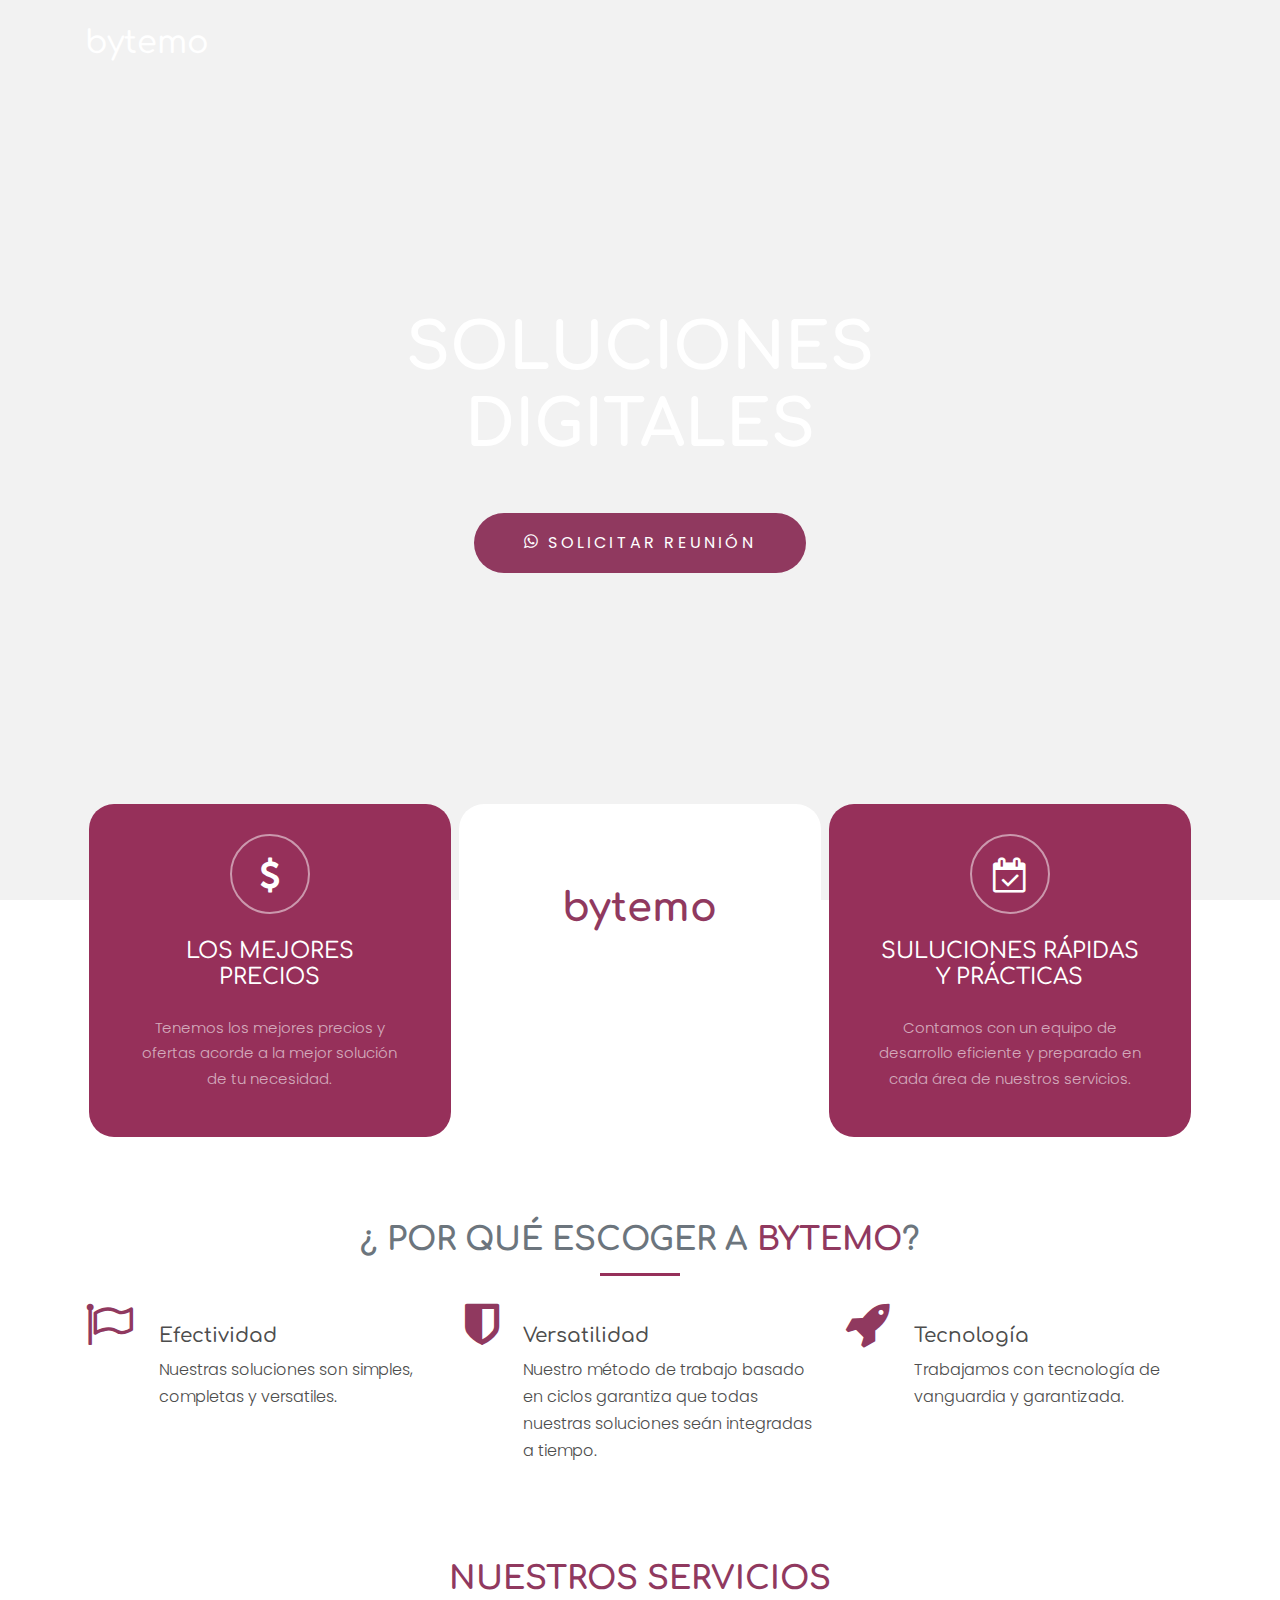
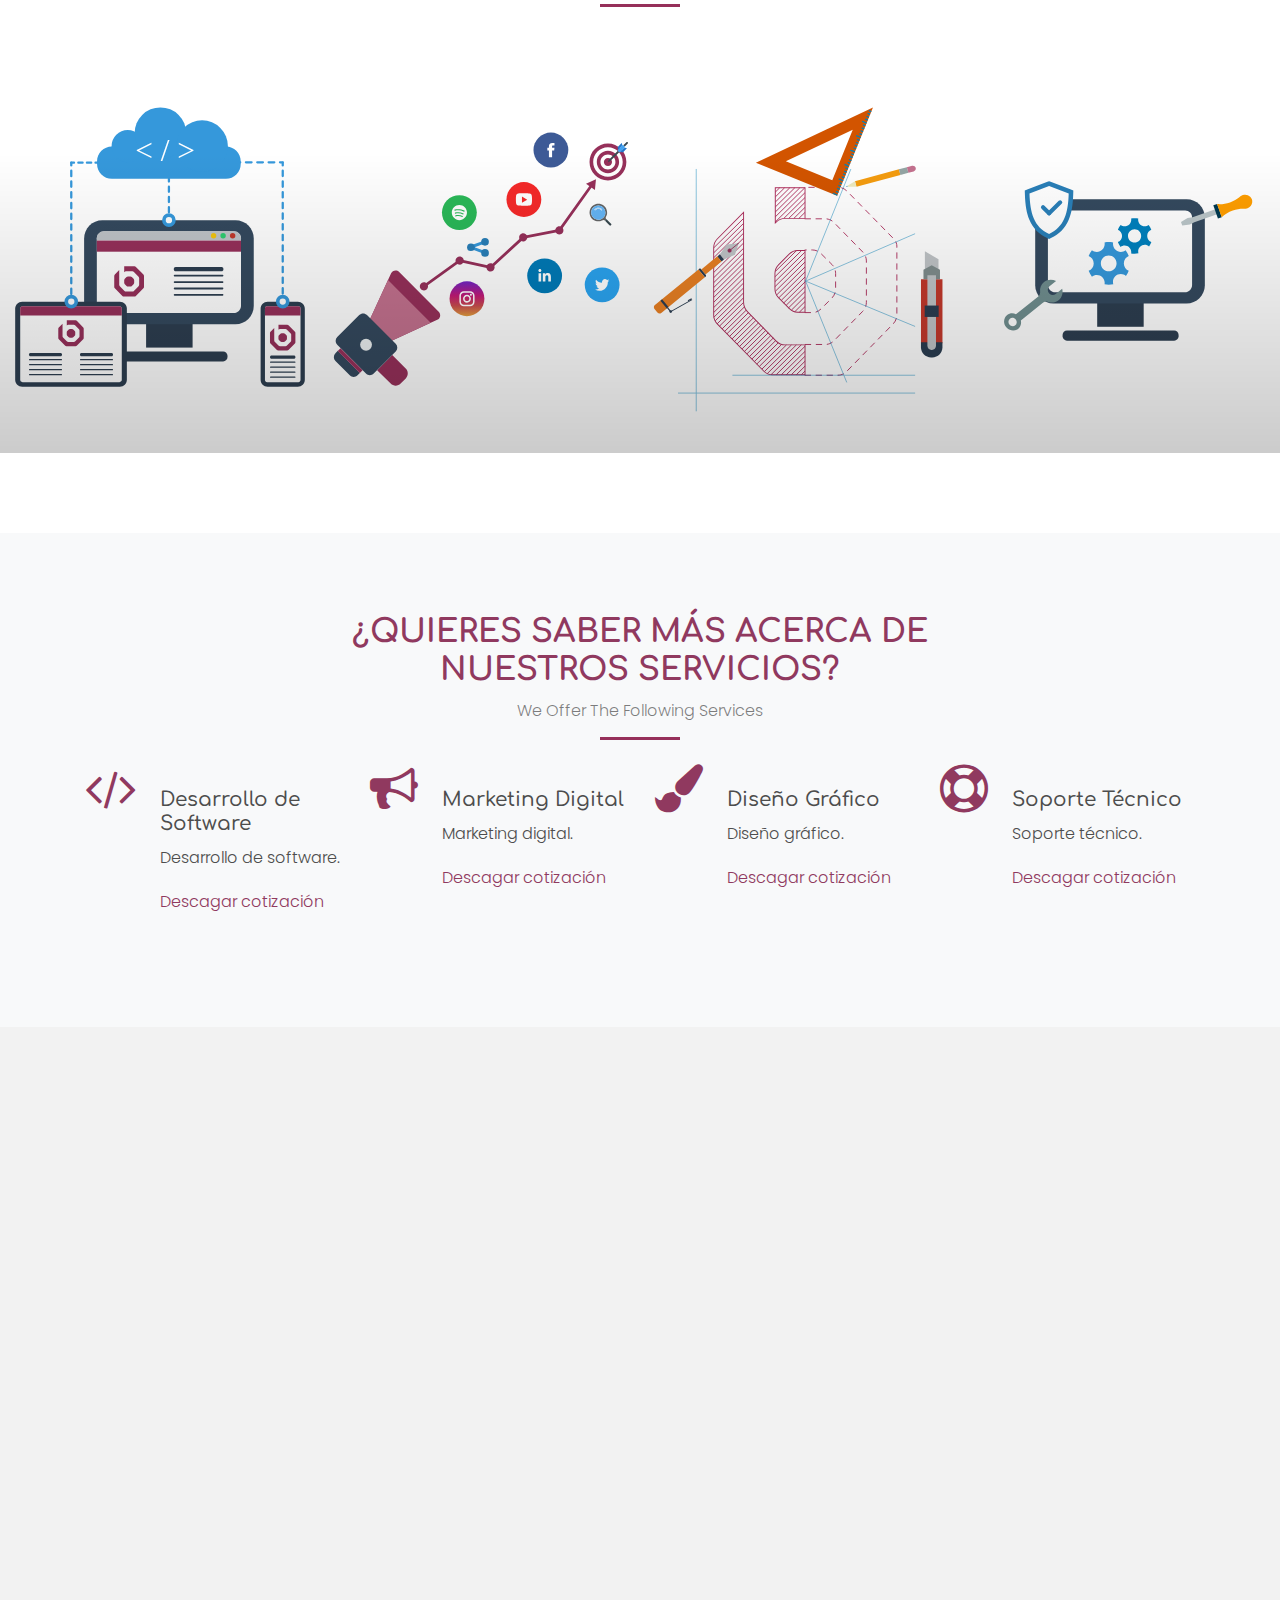
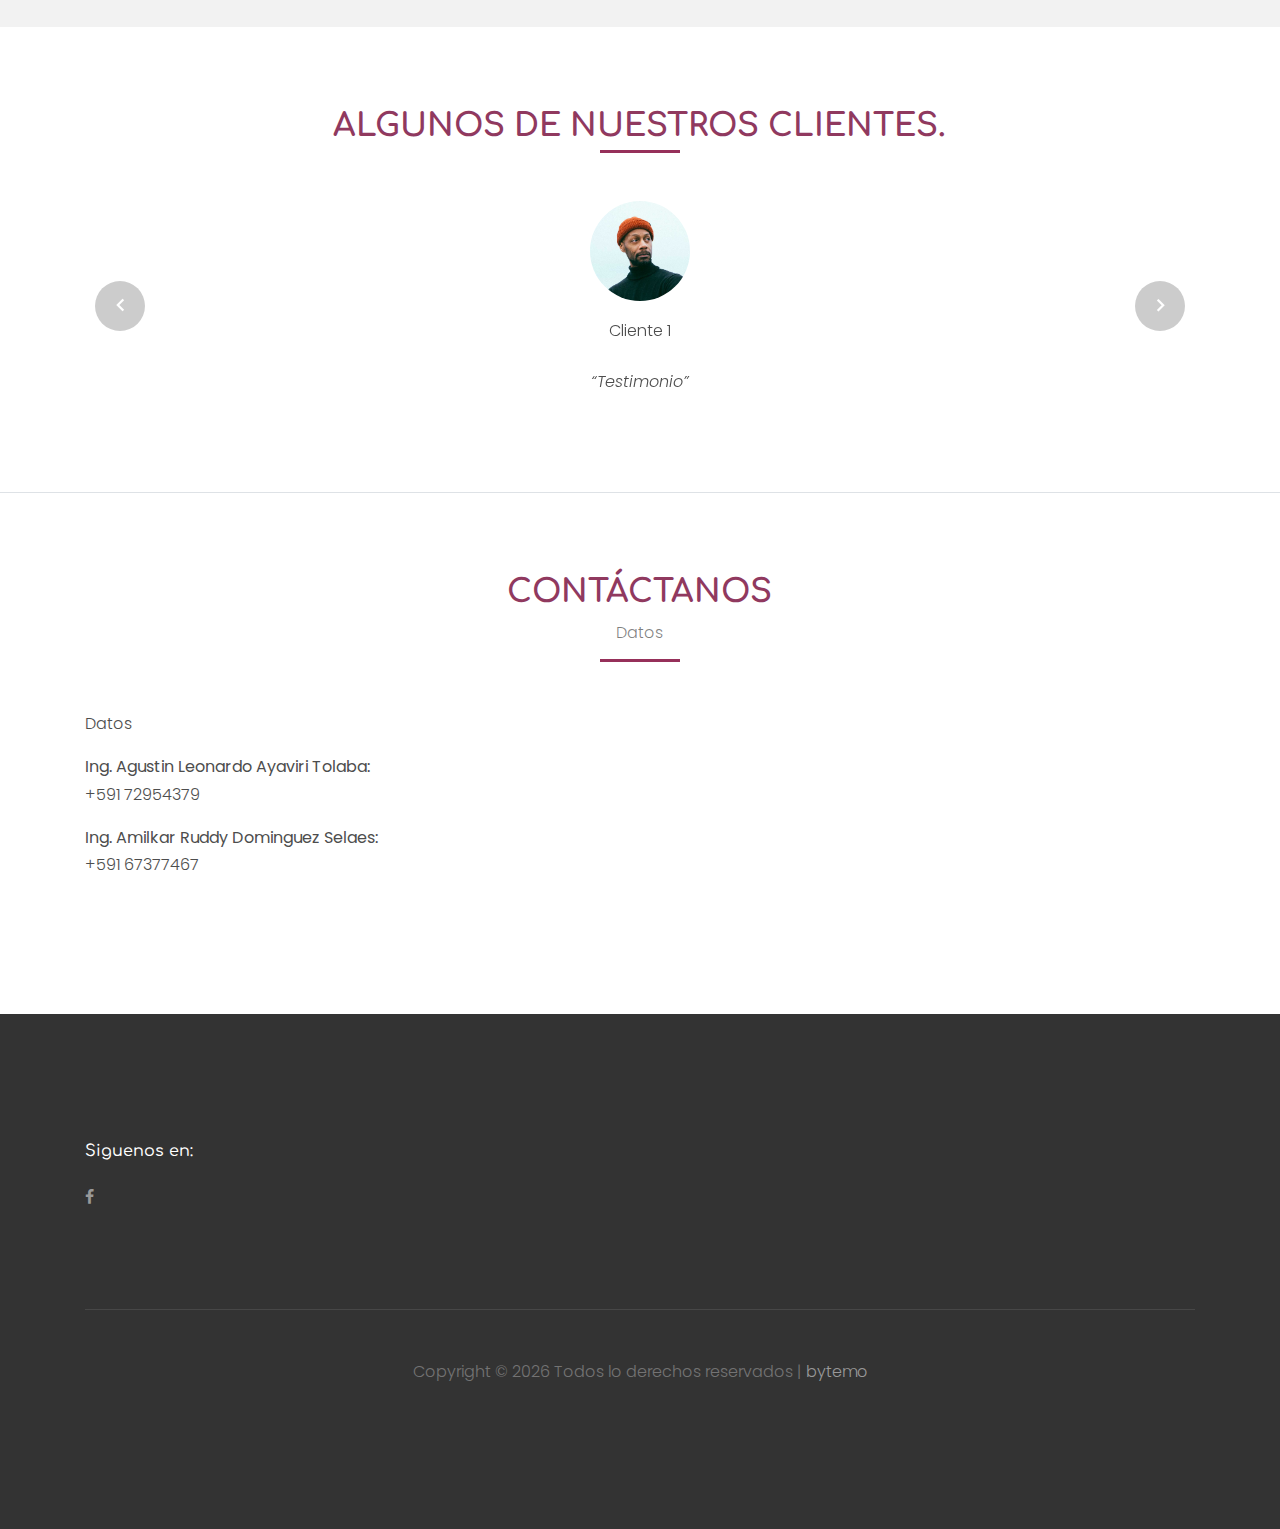
==== commit efd3a214: "Update index.html" ====
--- a/index.html
+++ b/index.html
@@ -64,7 +64,7 @@
 
 
 
-  <div class="site-blocks-cover overlay" style="background-image: url(images/hero_bg_1.jpg);" data-aos="fade"
+  <div class="site-blocks-cover overlay" style="background-image: url(images/fondo3.jpg);" data-aos="fade"
     data-stellar-background-ratio="0.5">
     <div class="container">
       <div class="row align-items-center justify-content-center text-center">
@@ -272,12 +272,12 @@
   </div>
 
   <div class="site-blocks-cover overlay inner-page-cover"
-    style="background-image: url(images/hero_bg_2.jpg); background-attachment: fixed;">
+    style="background-image: url(images/fondovideo.png); background-attachment: fixed;">
     <div class="container">
       <div class="row align-items-center justify-content-center text-center">
 
         <div class="col-md-7" data-aos="fade-up" data-aos-delay="400">
-          <a href="https://vimeo.com/channels/staffpicks/93951774"
+          <a href="https://www.youtube.com/watch?v=9Lkumas_ff0"
             class="play-single-big mb-4 d-inline-block popup-vimeo"><span class="icon-play"></span></a>
           <h2 class="text-white font-weight-light mb-5 h1">Ver Video</h2>
 
@@ -356,16 +356,18 @@
         </div>
       </div>
       <div class="row mb-3 align-items-stretch">
-        <div class="col-md-6 col-lg-6 mb-4 mb-lg-4">
+        <!--<div class="col-md-6 col-lg-6 mb-4 mb-lg-4">
           <div class="h-entry">
             <iframe
               src="https://www.google.com/maps/embed?pb=!1m10!1m8!1m3!1d3711.3975051078946!2d-64.72273042719682!3d-21.531306920874705!3m2!1i1024!2i768!4f13.1!5e0!3m2!1ses-419!2sbo!4v1555817191775!5m2!1ses-419!2sbo"
               width="100%" height="600" frameborder="0" style="border:0" allowfullscreen></iframe>
           </div>
-        </div>
+        </div>-->
         <div class="col-md-6 col-lg-6 mb-4 mb-lg-4">
           <div class="h-entry">
             <p>Datos</p>
+            <p><strong>Ing. Agustin Leonardo Ayaviri Tolaba:</strong><br>+591 72954379</p>
+            <p><strong>Ing. Amilkar Ruddy Dominguez Selaes:</strong><br>+591 67377467</p>
           </div>
         </div>
       </div>
@@ -384,10 +386,10 @@
 
             <div class="col-md-3">
               <h2 class="footer-heading mb-4">Siguenos en:</h2>
-              <a href="#" class="pl-0 pr-3"><span class="icon-facebook"></span></a>
-              <a href="#" class="pl-3 pr-3"><span class="icon-twitter"></span></a>
+              <a href="https://www.facebook.com/Bytemo-388704448648812/" class="pl-0 pr-3"><span class="icon-facebook"></span></a>
+              <!--<a href="#" class="pl-3 pr-3"><span class="icon-twitter"></span></a>
               <a href="#" class="pl-3 pr-3"><span class="icon-instagram"></span></a>
-              <a href="#" class="pl-3 pr-3"><span class="icon-linkedin"></span></a>
+              <a href="#" class="pl-3 pr-3"><span class="icon-linkedin"></span></a>-->
             </div>
           </div>
         </div>
@@ -428,4 +430,4 @@
 
 </body>
 
-</html>+</html>
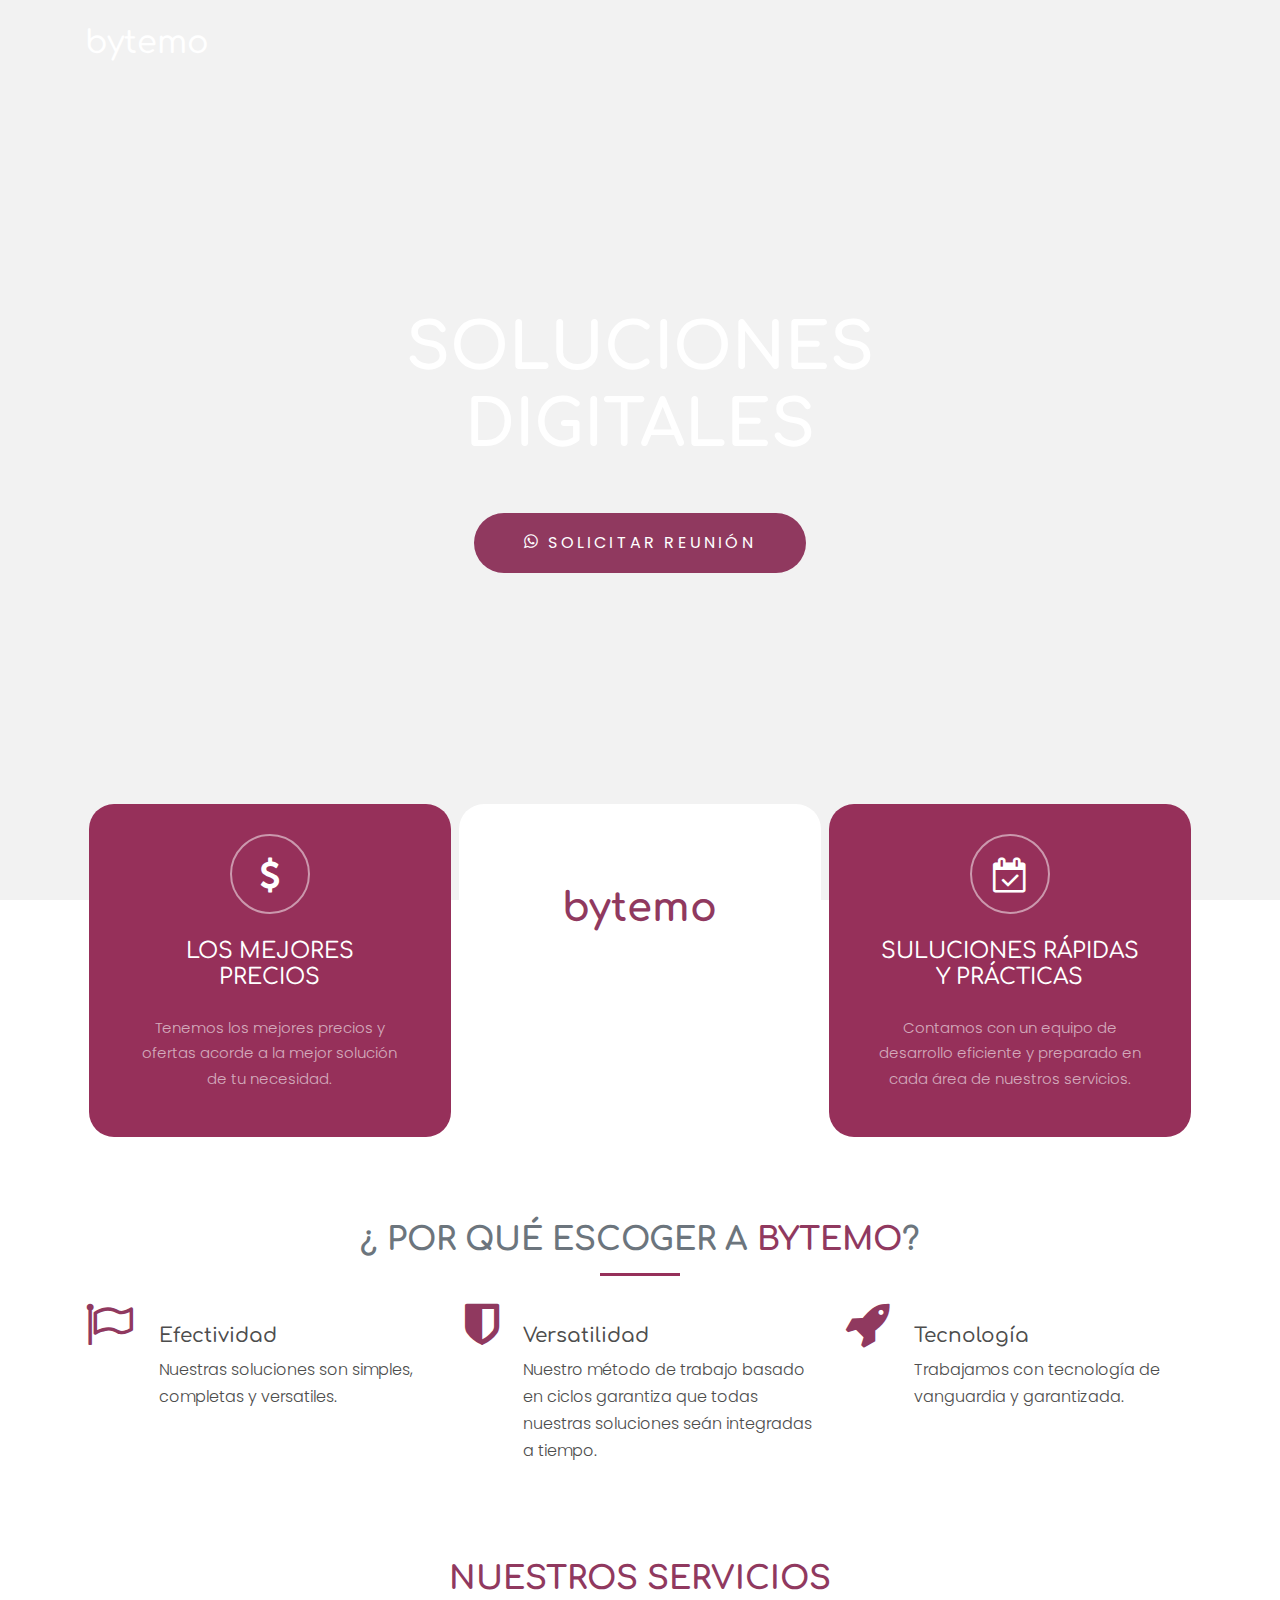
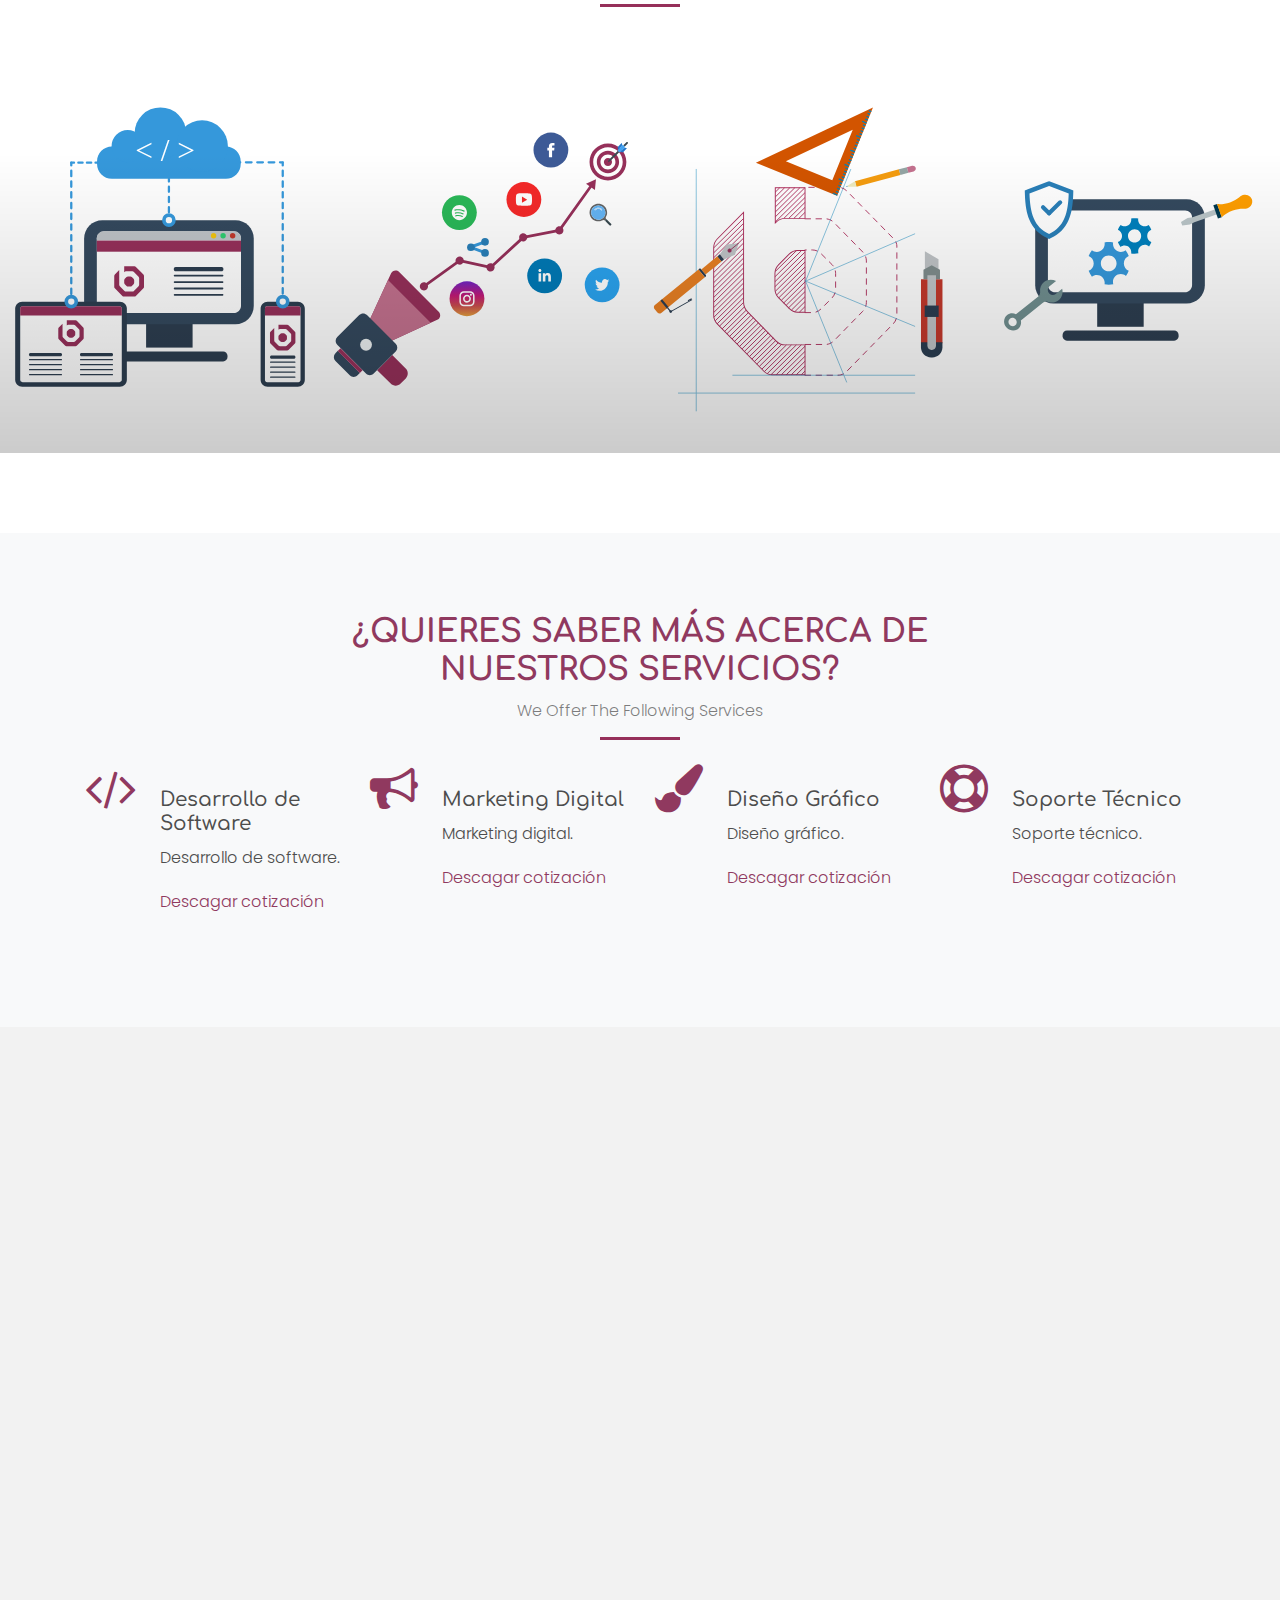
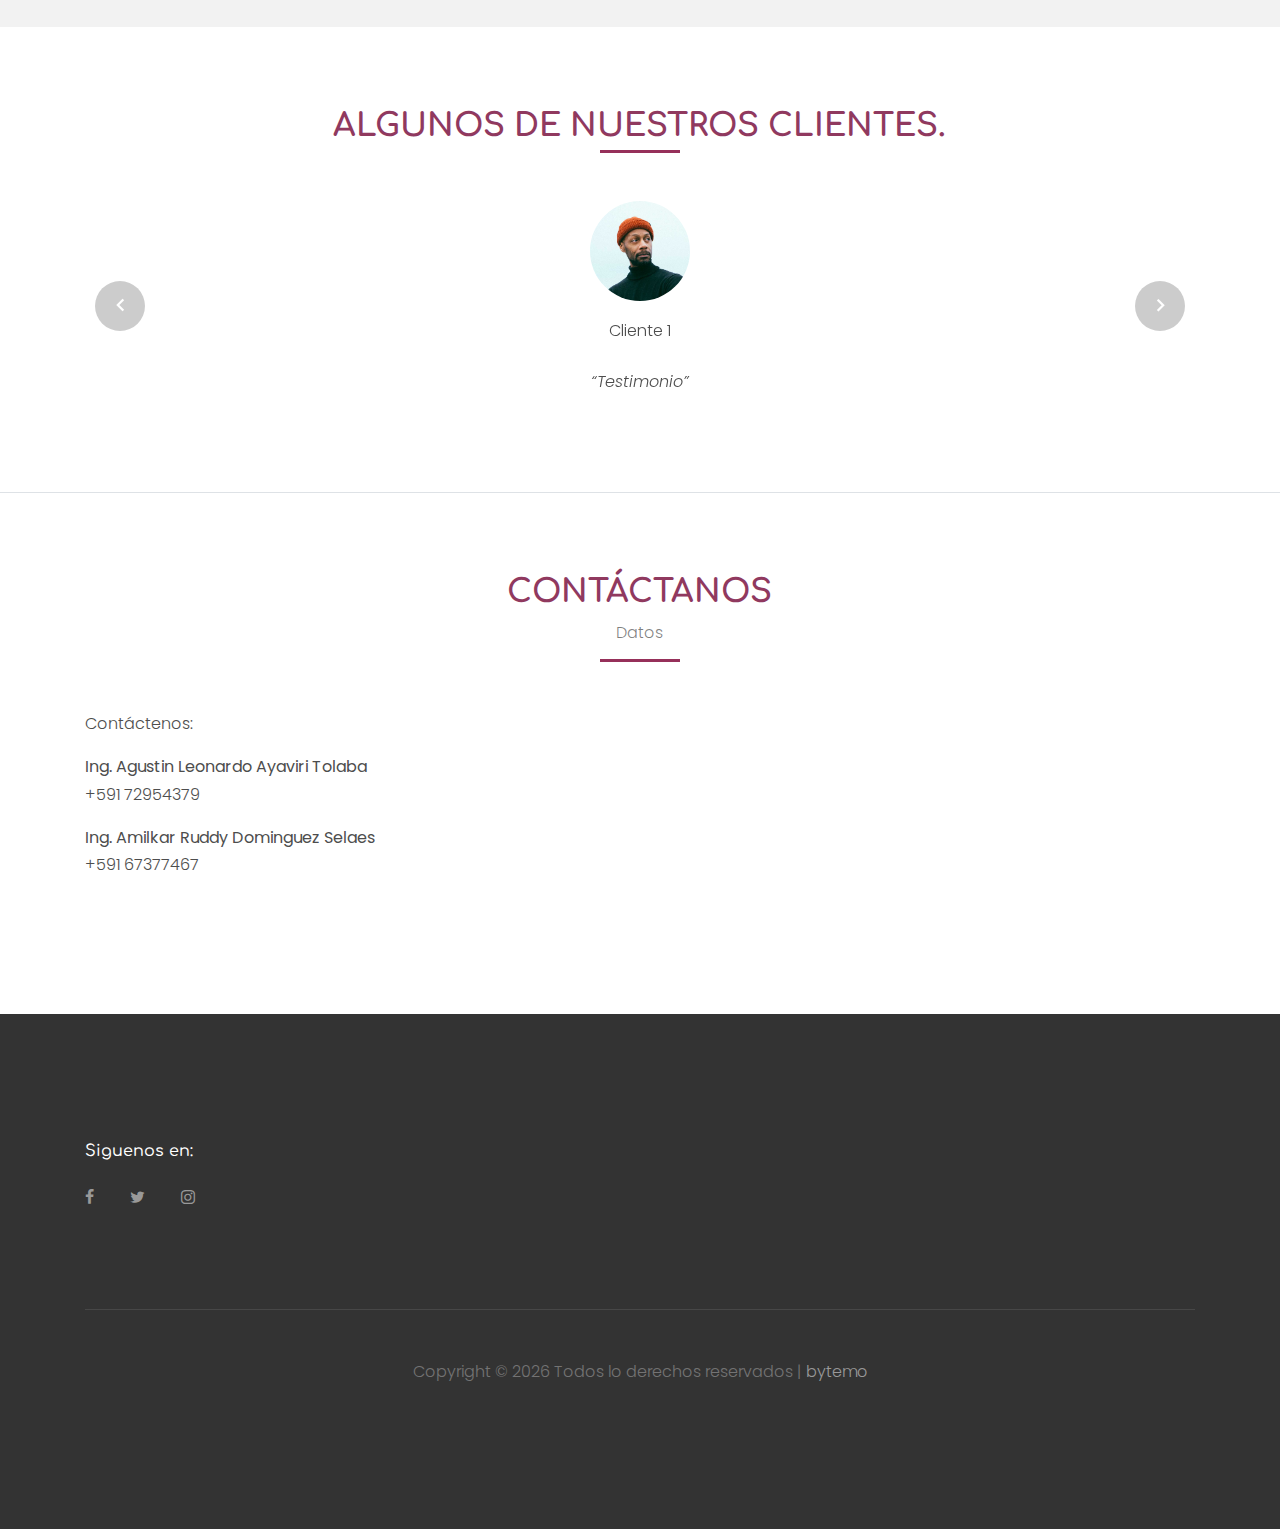
==== commit 96ab54d9: "Update index.html" ====
--- a/index.html
+++ b/index.html
@@ -365,9 +365,9 @@
         </div>-->
         <div class="col-md-6 col-lg-6 mb-4 mb-lg-4">
           <div class="h-entry">
-            <p>Datos</p>
-            <p><strong>Ing. Agustin Leonardo Ayaviri Tolaba:</strong><br>+591 72954379</p>
-            <p><strong>Ing. Amilkar Ruddy Dominguez Selaes:</strong><br>+591 67377467</p>
+            <p>Contáctenos:</p>
+            <p><strong>Ing. Agustin Leonardo Ayaviri Tolaba</strong><br>+591 72954379</p>
+            <p><strong>Ing. Amilkar Ruddy Dominguez Selaes</strong><br>+591 67377467</p>
           </div>
         </div>
       </div>
@@ -387,9 +387,9 @@
             <div class="col-md-3">
               <h2 class="footer-heading mb-4">Siguenos en:</h2>
               <a href="https://www.facebook.com/Bytemo-388704448648812/" class="pl-0 pr-3"><span class="icon-facebook"></span></a>
-              <!--<a href="#" class="pl-3 pr-3"><span class="icon-twitter"></span></a>
-              <a href="#" class="pl-3 pr-3"><span class="icon-instagram"></span></a>
-              <a href="#" class="pl-3 pr-3"><span class="icon-linkedin"></span></a>-->
+              <a href="https://twitter.com/bytemo2" class="pl-3 pr-3"><span class="icon-twitter"></span></a>
+              <a href="https://www.instagram.com/byt3mo/" class="pl-3 pr-3"><span class="icon-instagram"></span></a>
+              <!--<a href="#" class="pl-3 pr-3"><span class="icon-linkedin"></span></a>-->
             </div>
           </div>
         </div>
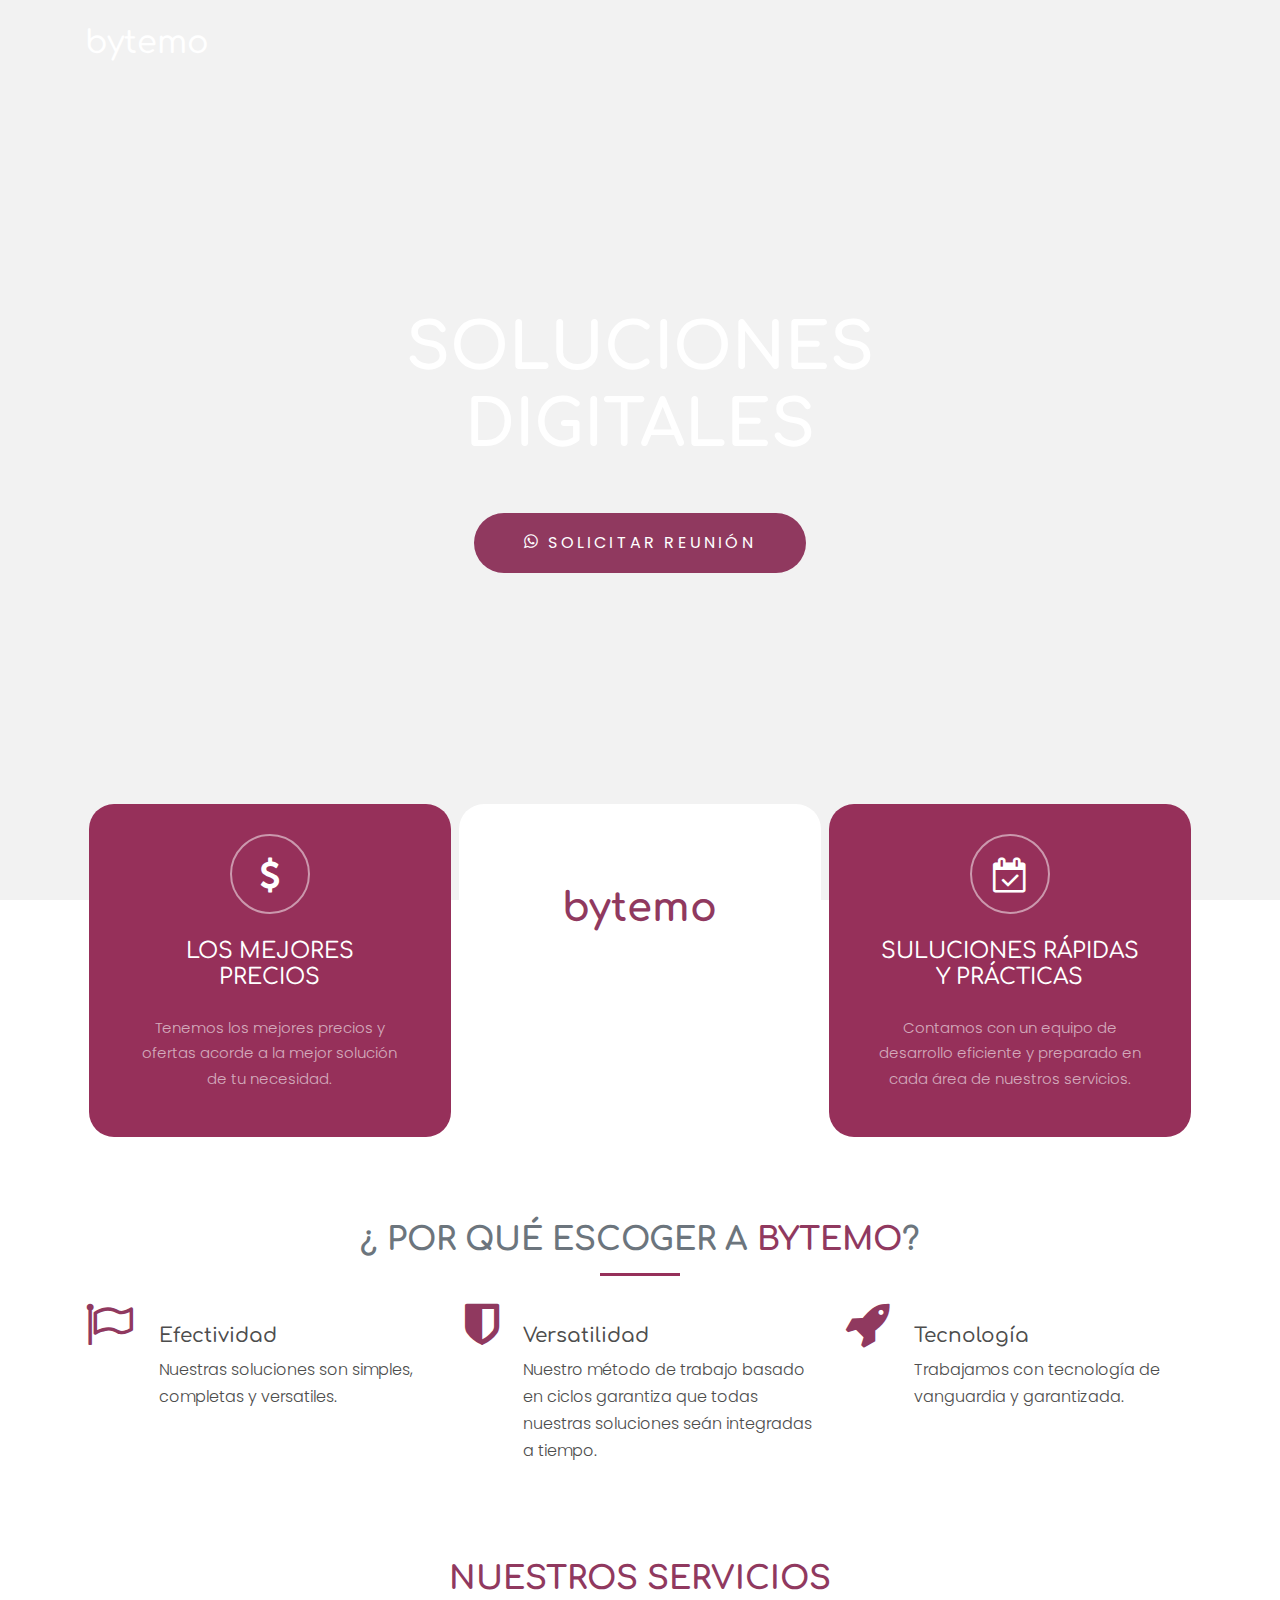
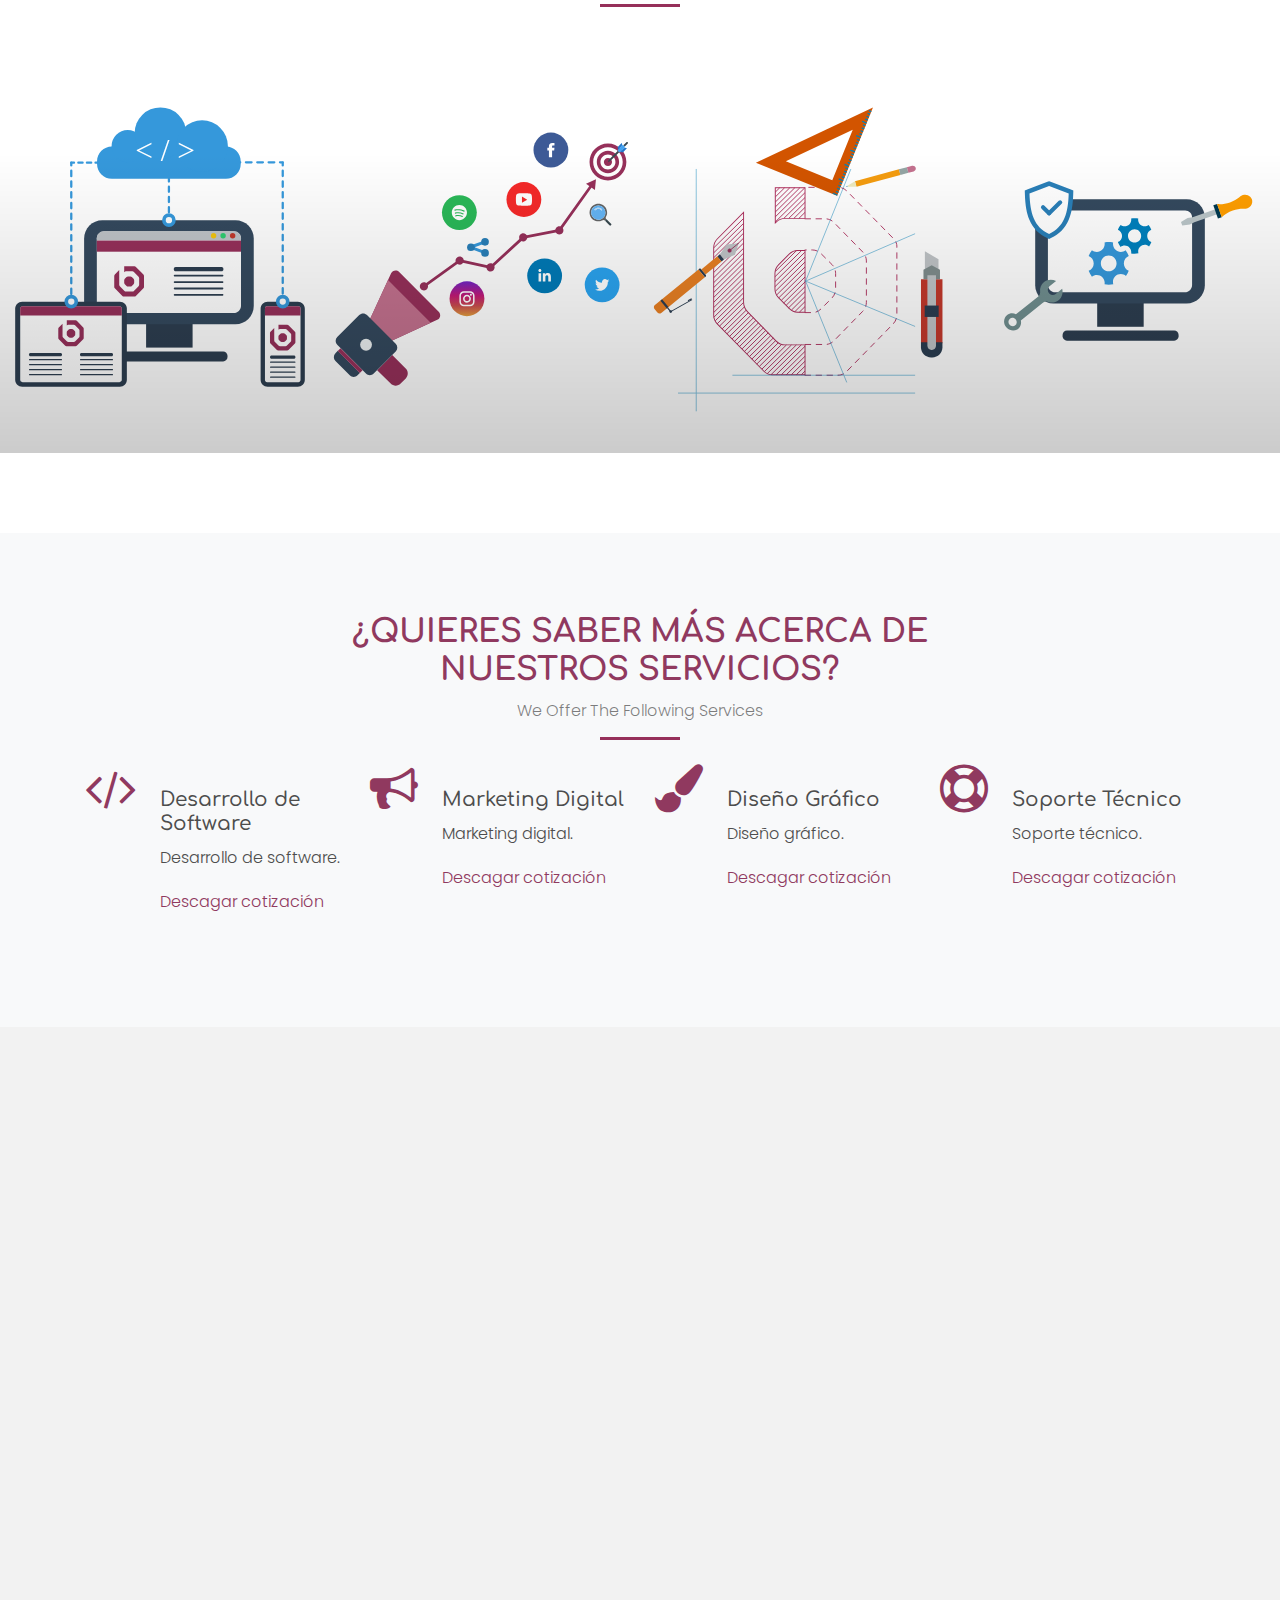
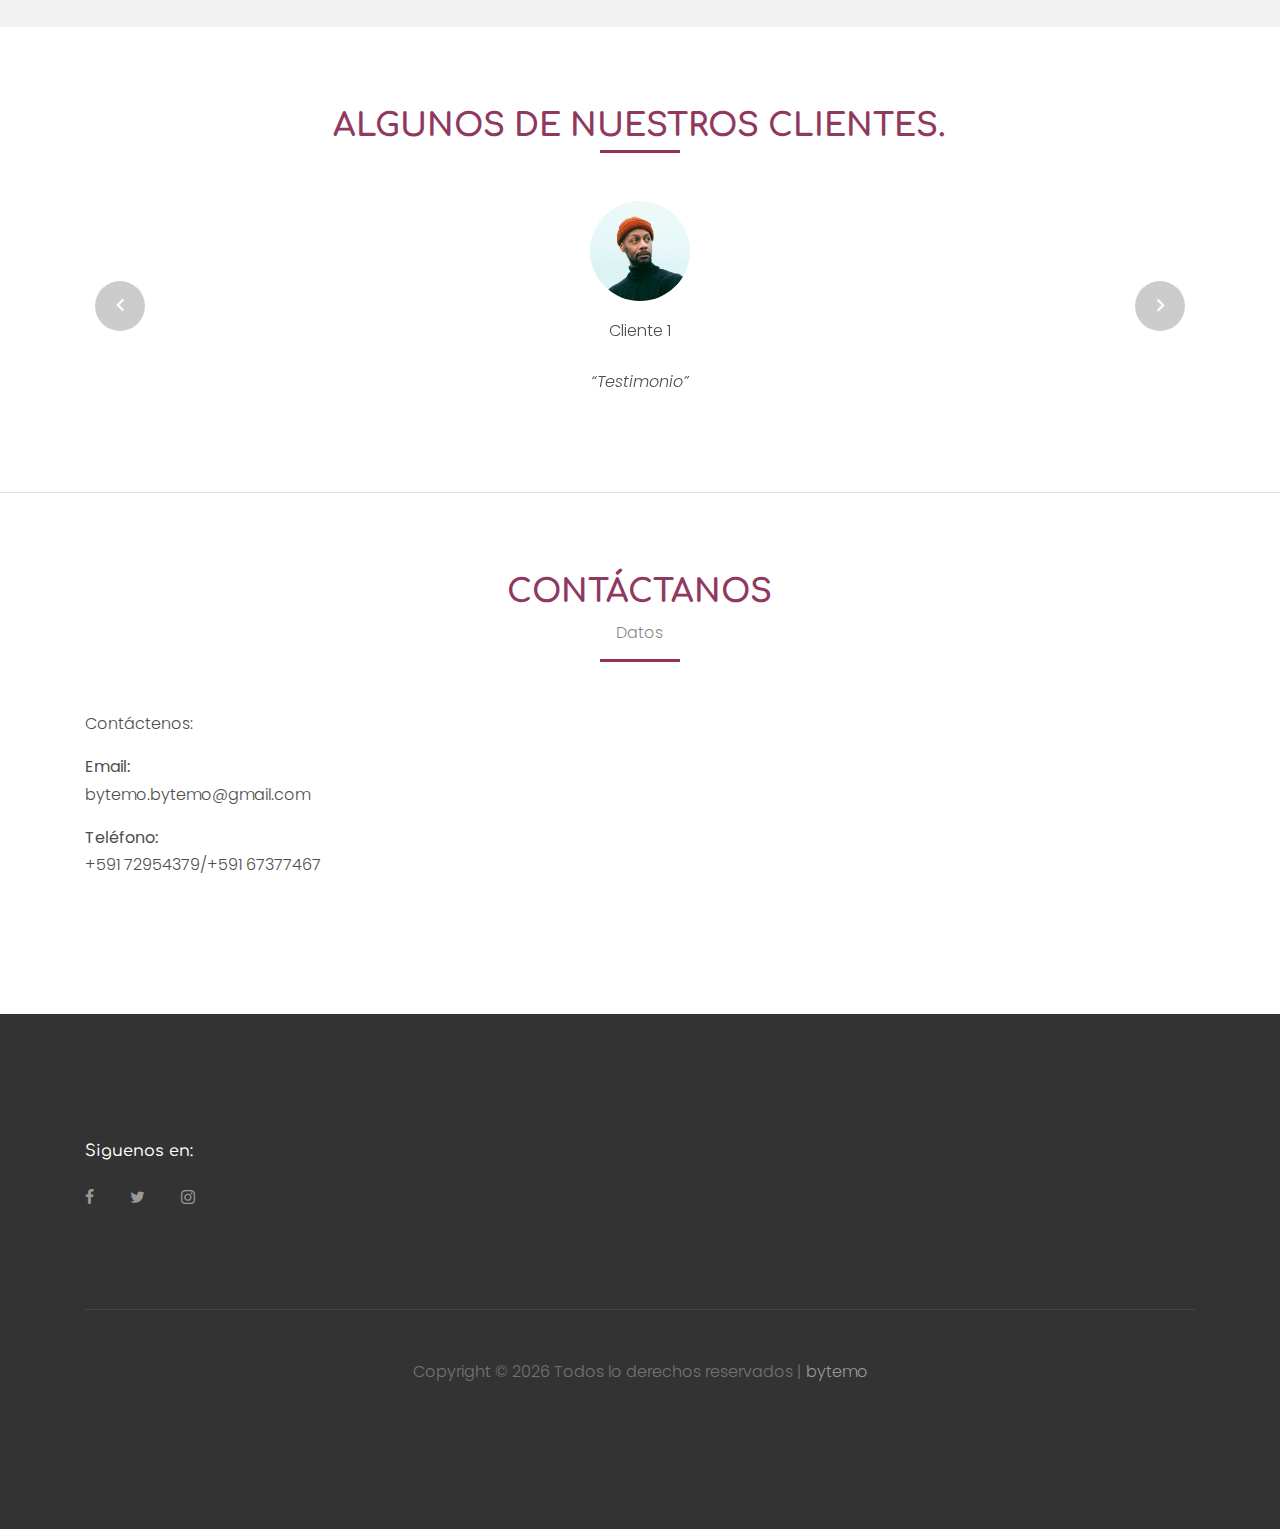
==== commit 20cde583: "Update index.html" ====
--- a/index.html
+++ b/index.html
@@ -366,8 +366,12 @@
         <div class="col-md-6 col-lg-6 mb-4 mb-lg-4">
           <div class="h-entry">
             <p>Contáctenos:</p>
-            <p><strong>Ing. Agustin Leonardo Ayaviri Tolaba</strong><br>+591 72954379</p>
-            <p><strong>Ing. Amilkar Ruddy Dominguez Selaes</strong><br>+591 67377467</p>
+            <strong>Email:</strong>
+            <br>
+            <p>bytemo.bytemo@gmail.com</p>
+            <strong>Teléfono:</strong>
+            <br>
+            <p>+591 72954379/+591 67377467</p>
           </div>
         </div>
       </div>
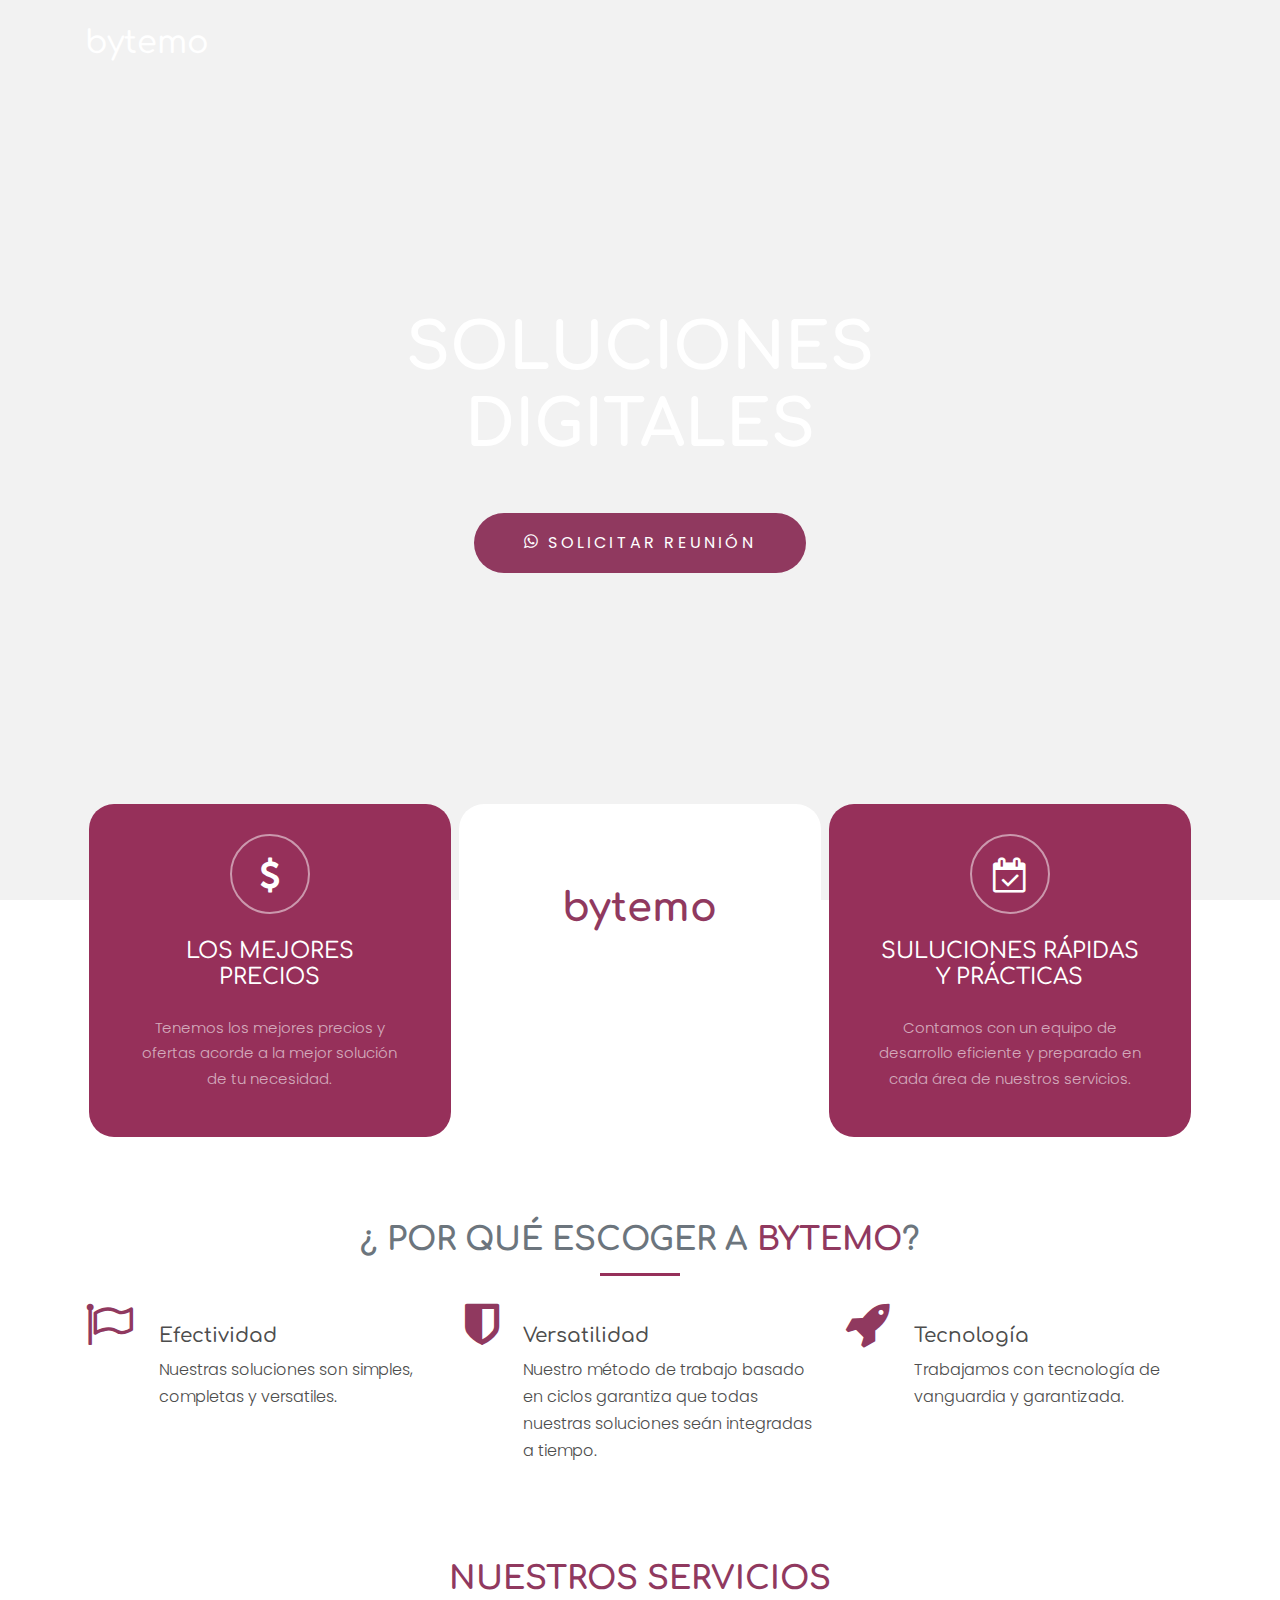
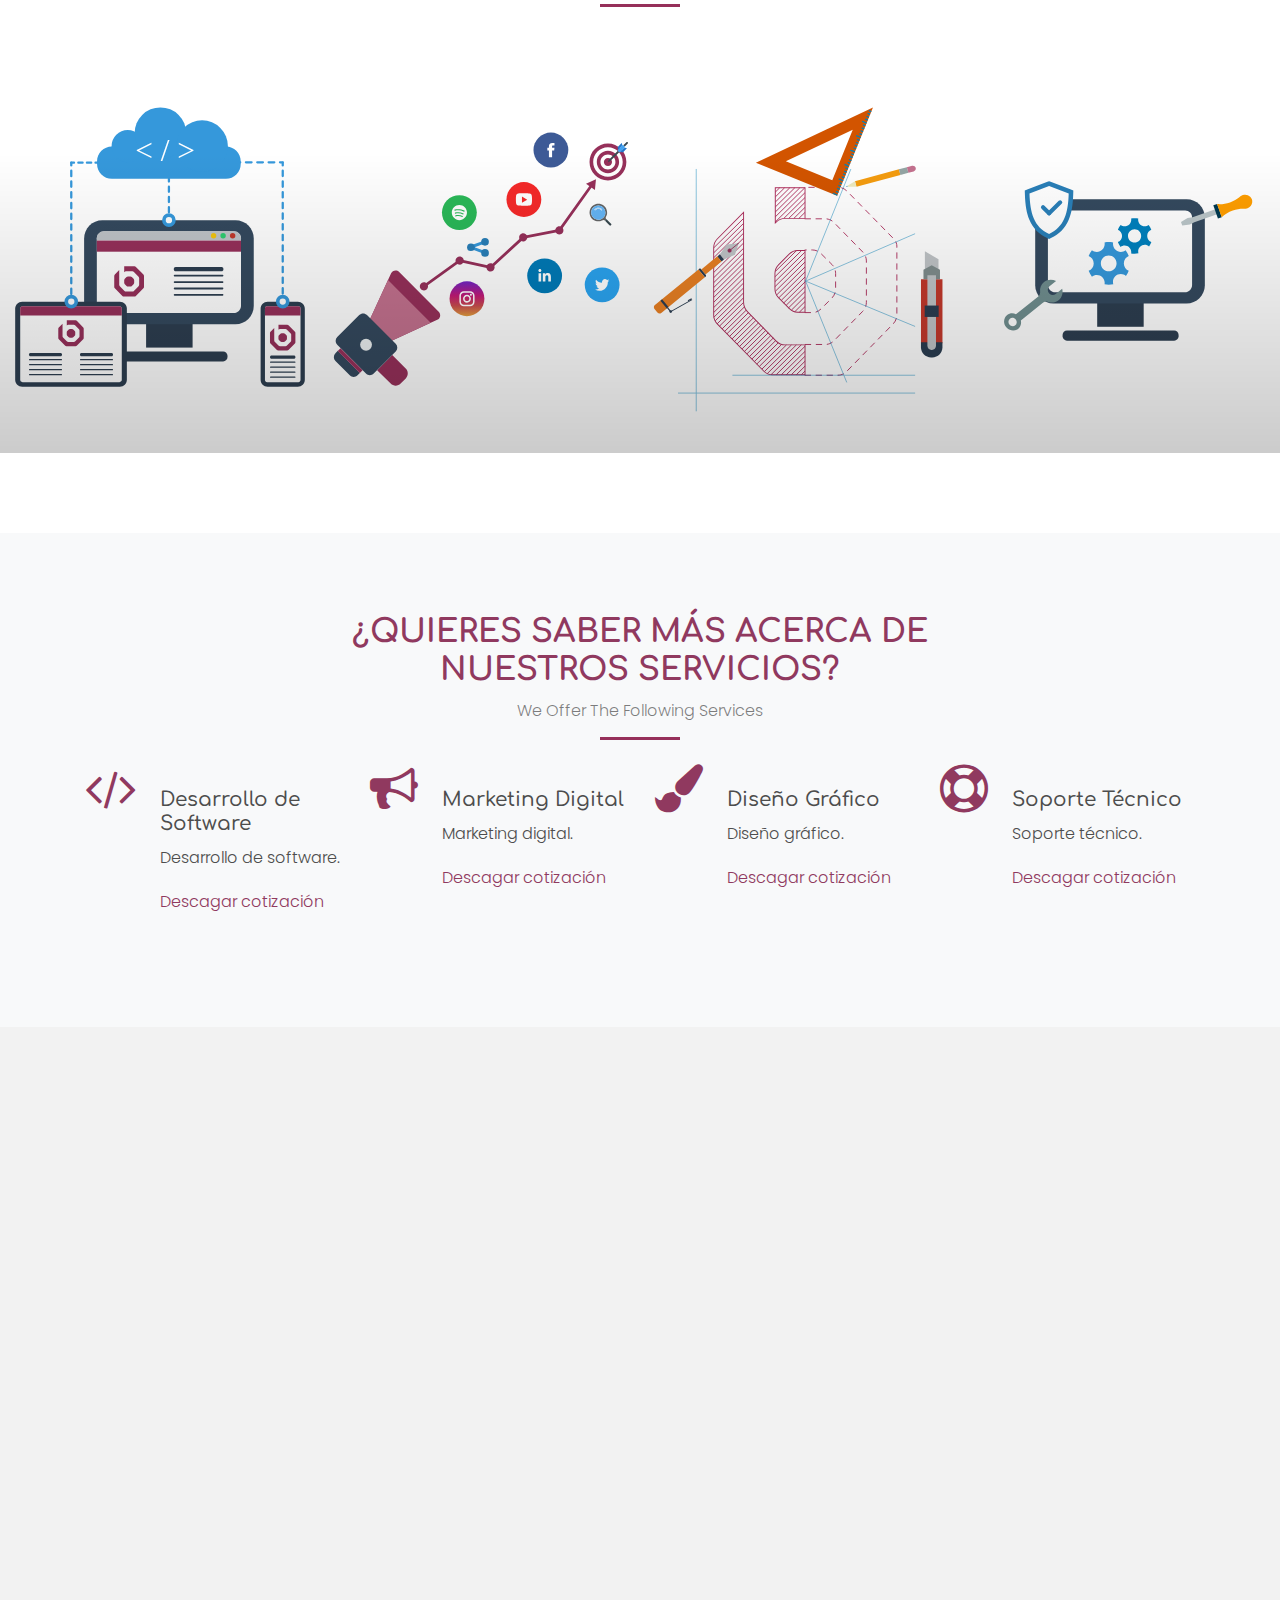
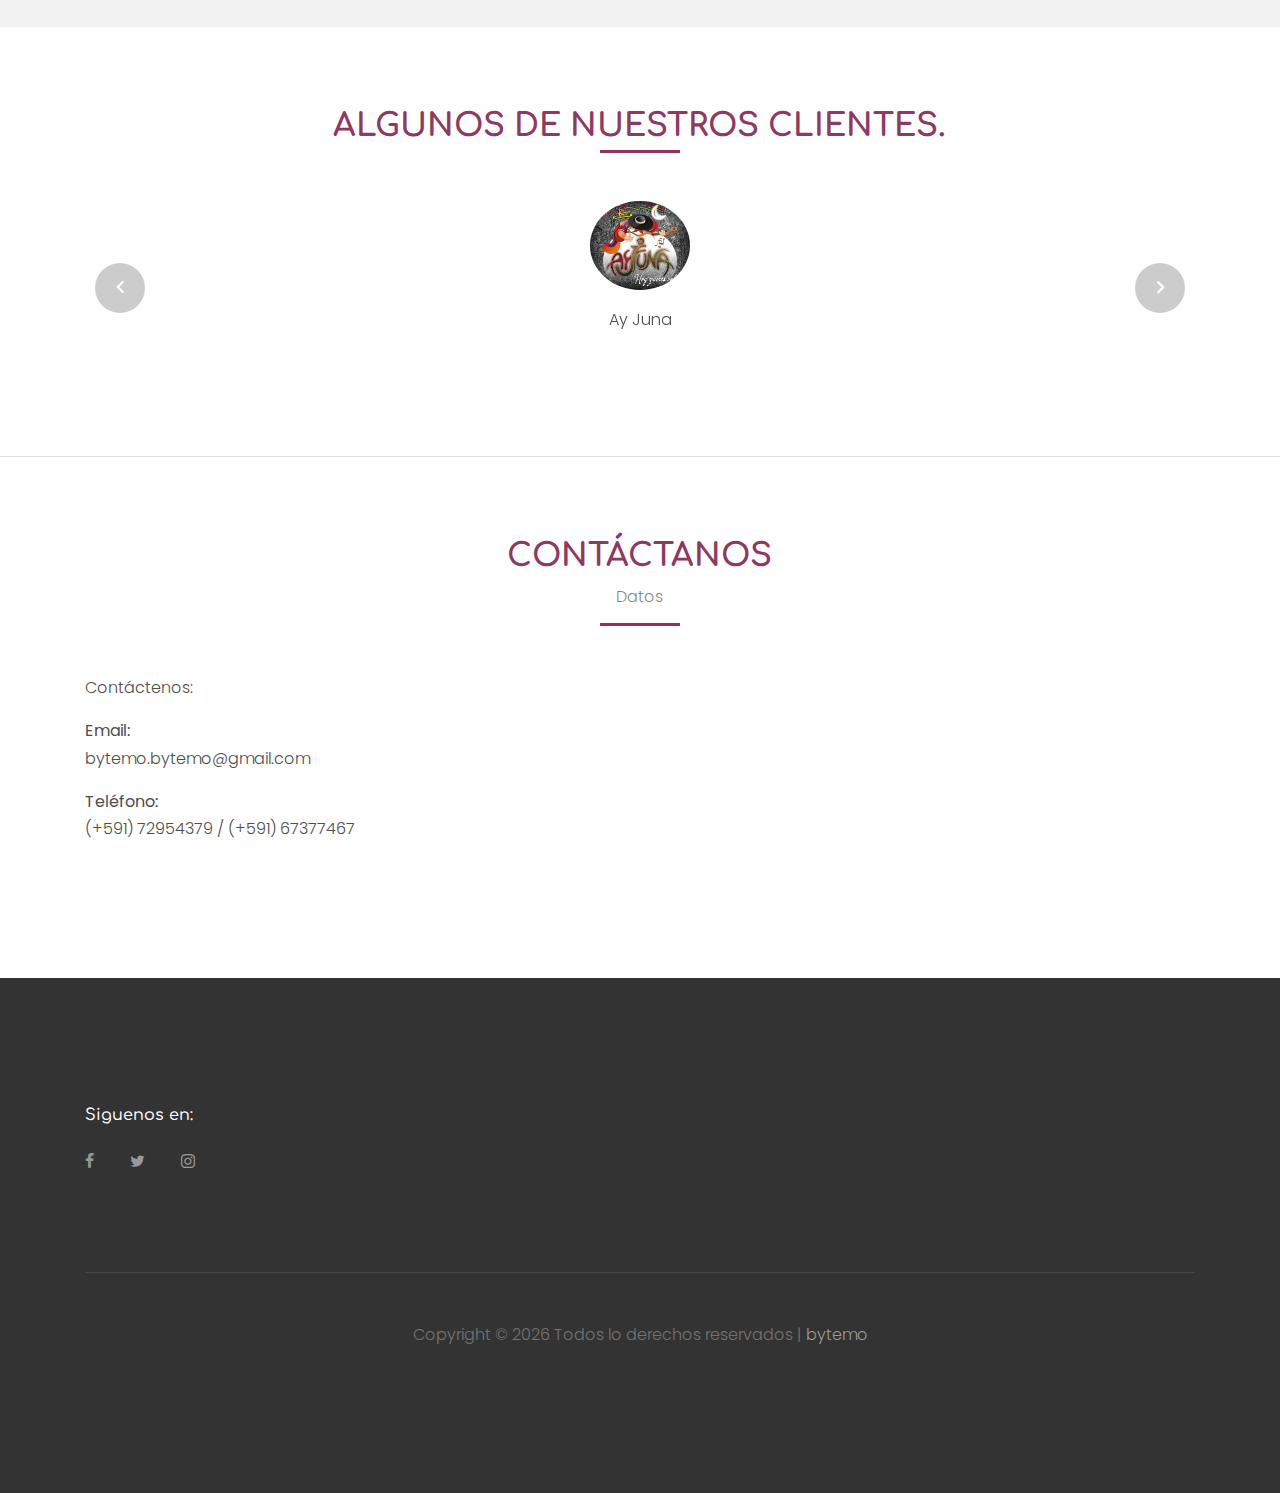
==== commit 94a16d8f: "Update index.html" ====
--- a/index.html
+++ b/index.html
@@ -299,27 +299,27 @@
         <div>
           <div class="testimonial">
             <figure class="mb-4">
-              <img src="images/person_3.jpg" alt="Image" class="img-fluid mb-3">
-              <p>Cliente 1</p>
+              <img src="images/ayjuna.jpg" alt="Image" class="img-fluid mb-3">
+              <p>Ay Juna</p>
             </figure>
             <blockquote>
-              <p>&ldquo;Testimonio&rdquo;</p>
+              <!--<p>&ldquo;Testimonio&rdquo;</p>-->
             </blockquote>
           </div>
         </div>
         <div>
           <div class="testimonial">
             <figure class="mb-4">
-              <img src="images/person_2.jpg" alt="Image" class="img-fluid mb-3">
-              <p>Cliente 2</p>
+              <img src="images/erickclaros.jpg" alt="Image" class="img-fluid mb-3">
+              <p>Erick Claros</p>
             </figure>
             <blockquote>
-              <p>&ldquo;Testimonio&rdquo;</p>
+              <!--<p>&ldquo;Testimonio&rdquo;</p>-->
             </blockquote>
           </div>
         </div>
 
-        <div>
+        <!--<div>
           <div class="testimonial">
             <figure class="mb-4">
               <img src="images/person_4.jpg" alt="Image" class="img-fluid mb-3">
@@ -329,9 +329,9 @@
               <p>&ldquo;Testimonio&rdquo;</p>
             </blockquote>
           </div>
-        </div>
-
-        <div>
+        </div>-->
+
+        <!--<div>
           <div class="testimonial">
             <figure class="mb-4">
               <img src="images/person_5.jpg" alt="Image" class="img-fluid mb-3">
@@ -341,7 +341,7 @@
               <p>&ldquo;Testimonio&rdquo;</p>
             </blockquote>
           </div>
-        </div>
+        </div>-->
 
       </div>
     </div>
@@ -371,7 +371,7 @@
             <p>bytemo.bytemo@gmail.com</p>
             <strong>Teléfono:</strong>
             <br>
-            <p>+591 72954379/+591 67377467</p>
+            <p>(+591) 72954379 / (+591) 67377467</p>
           </div>
         </div>
       </div>
